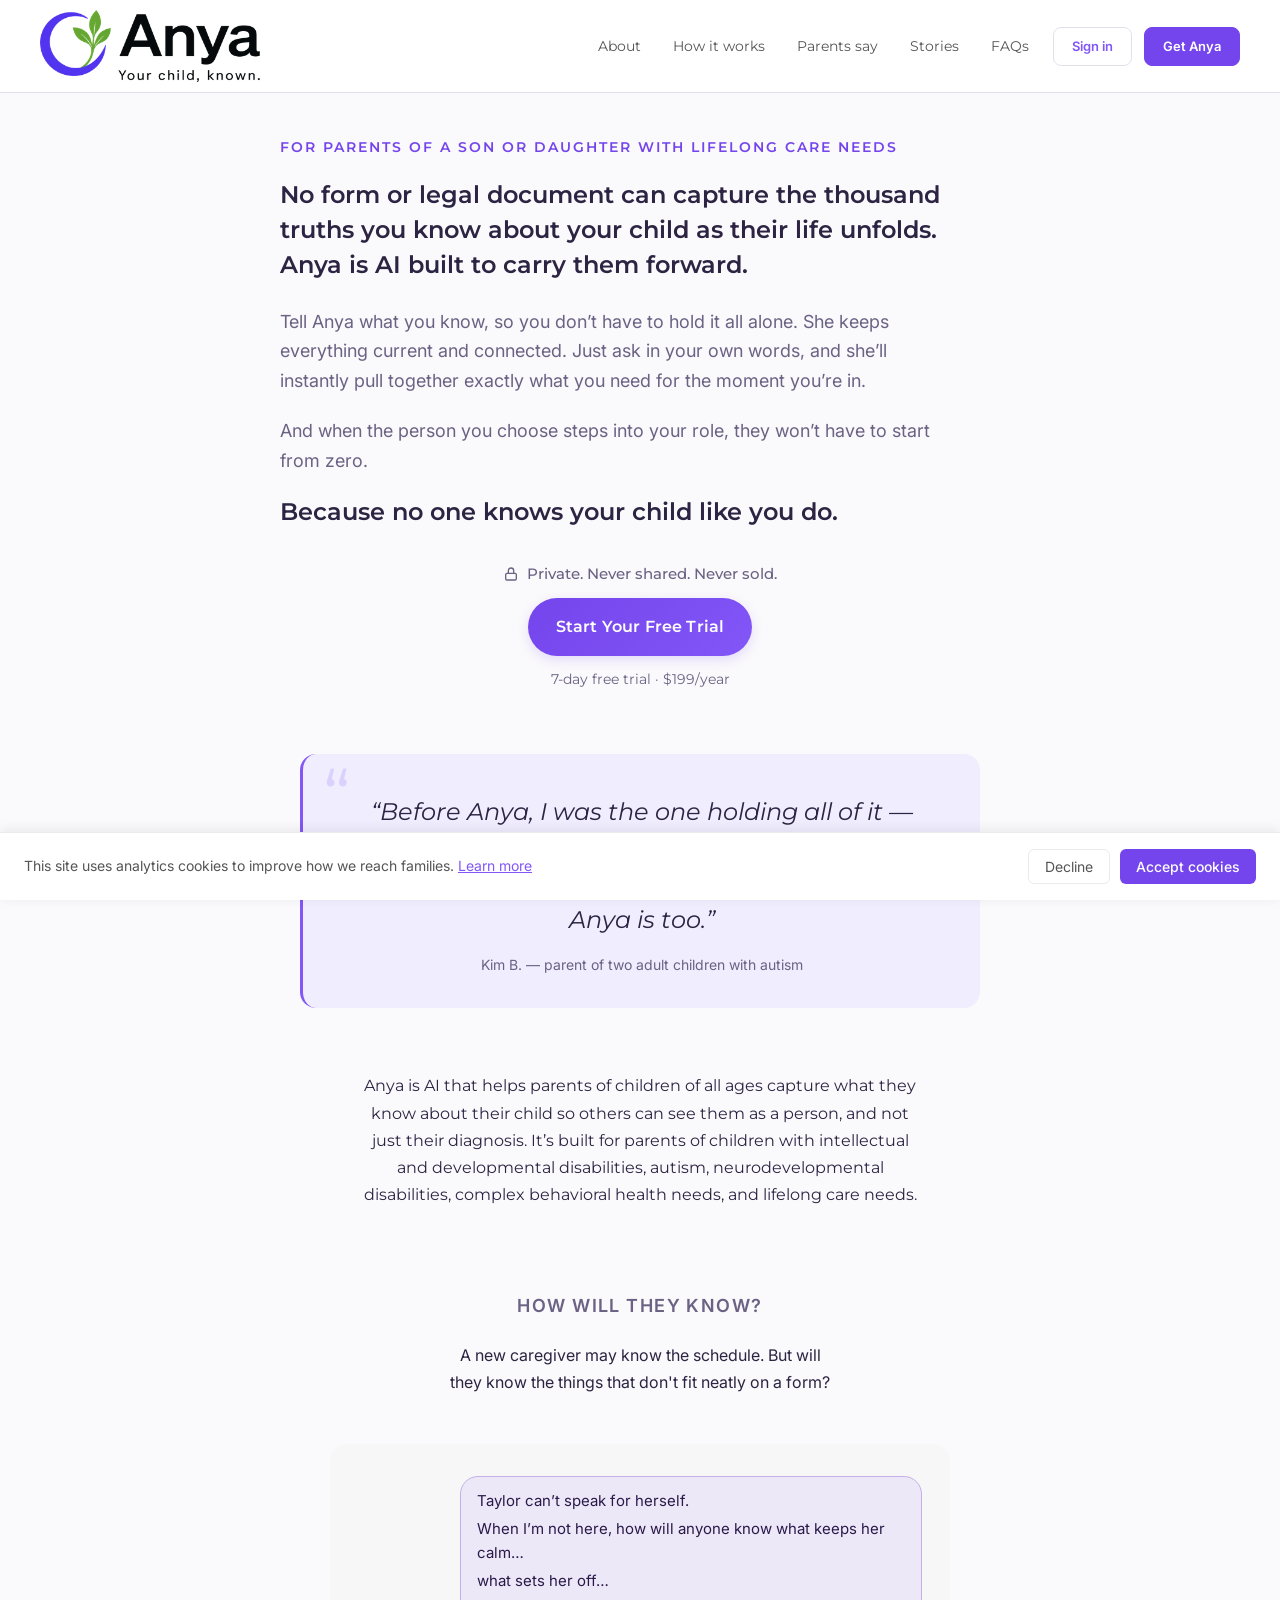
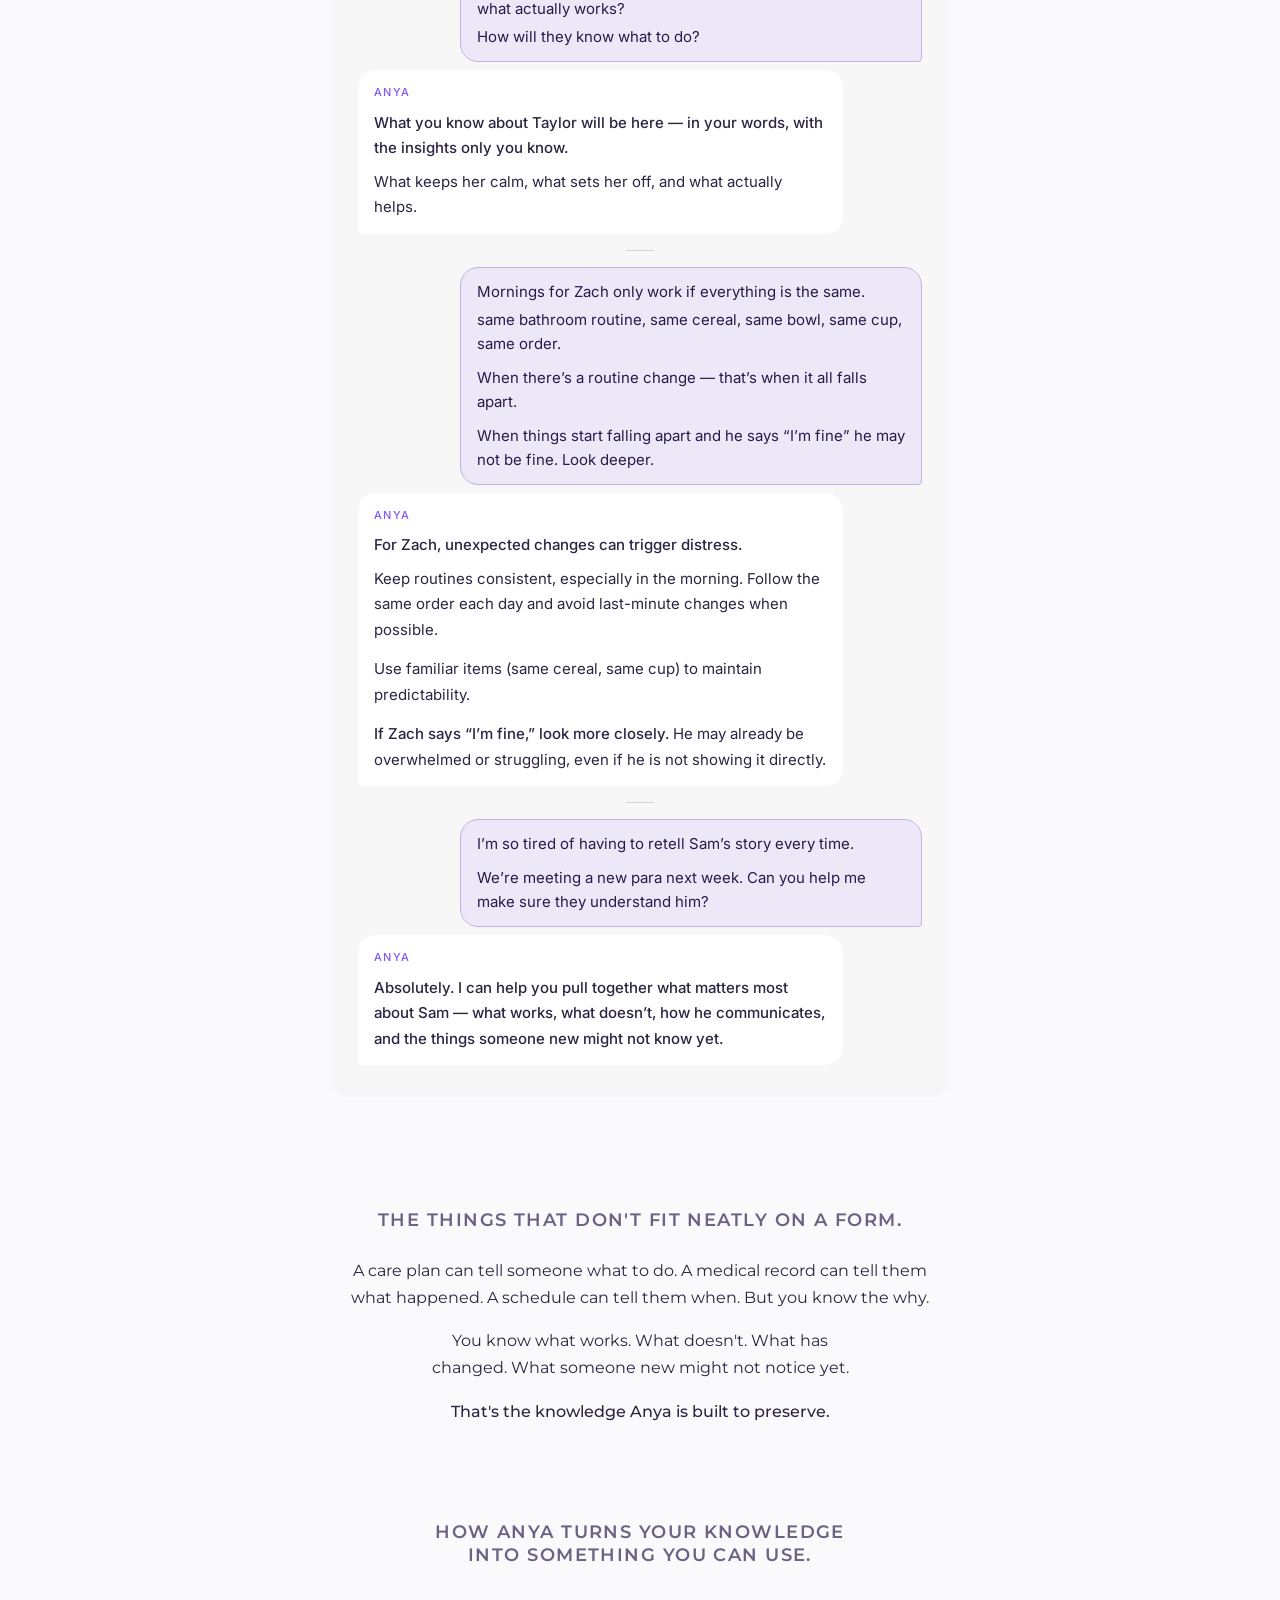
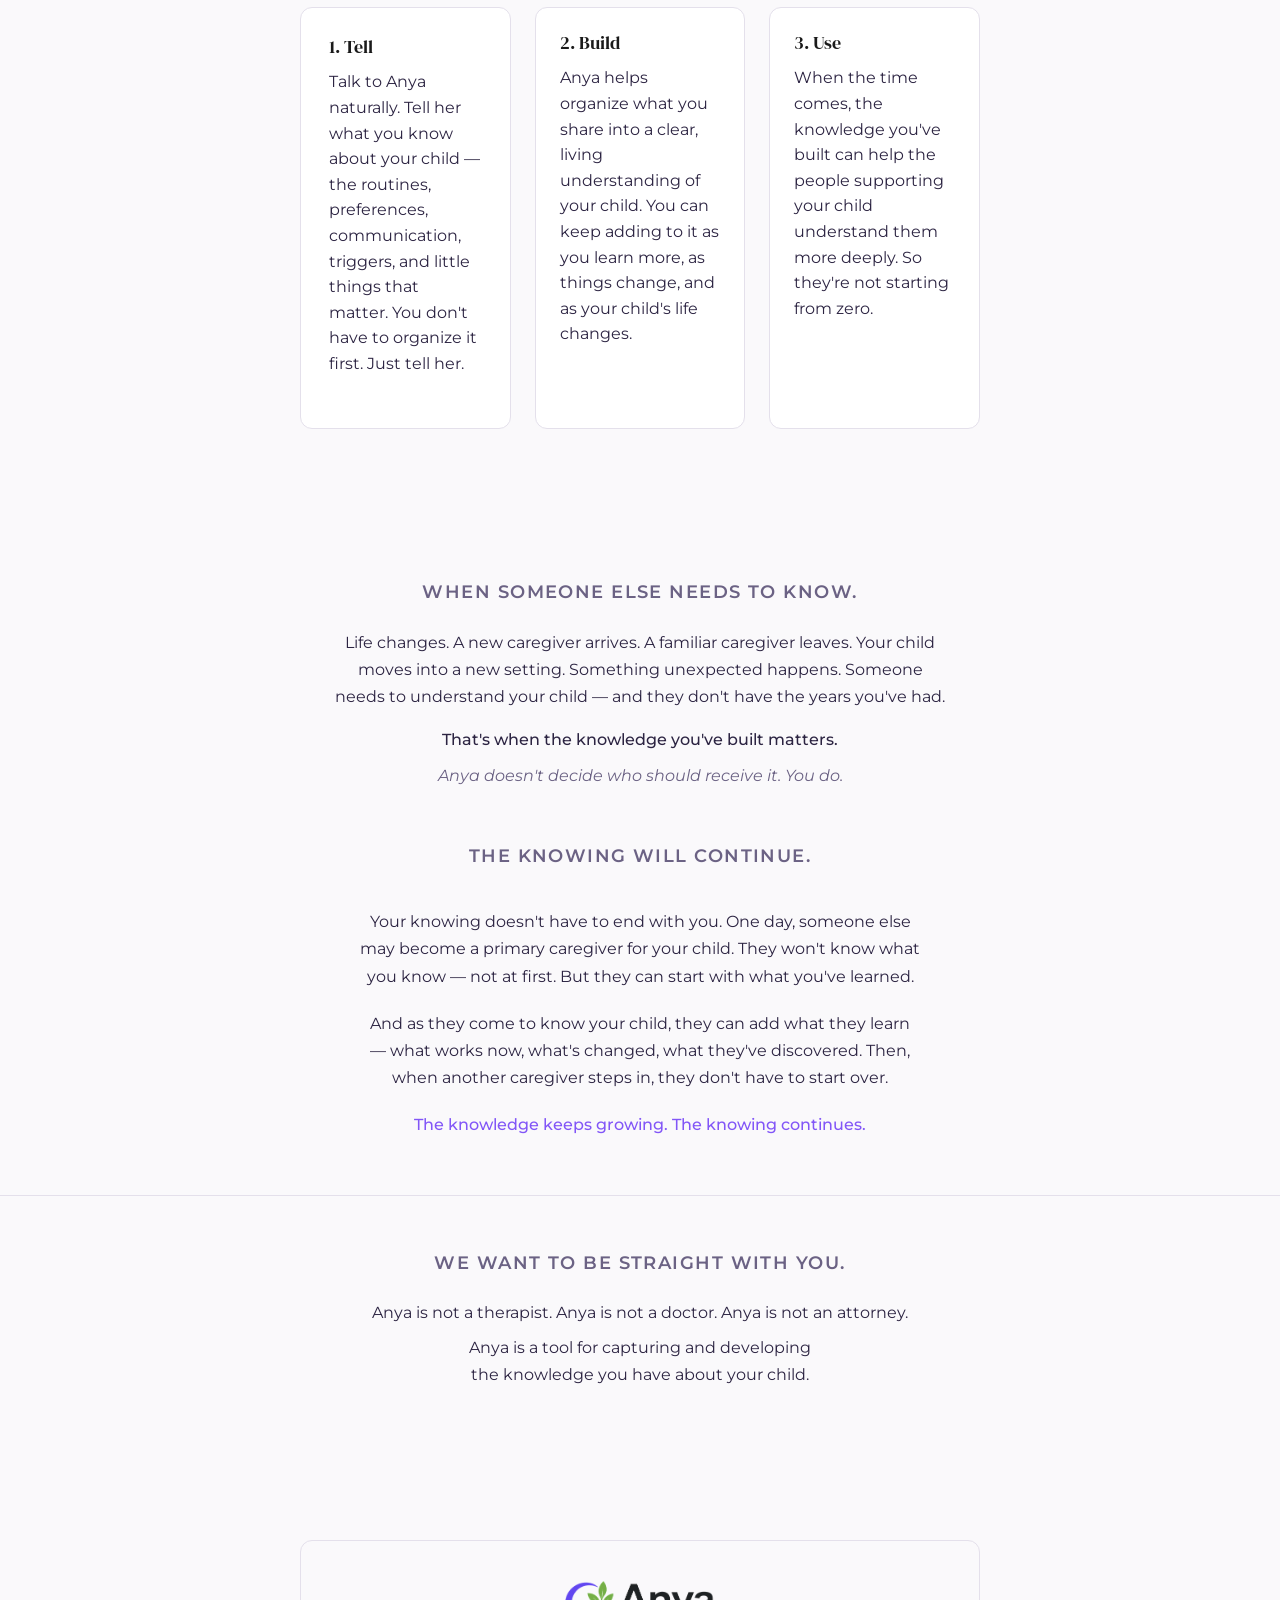
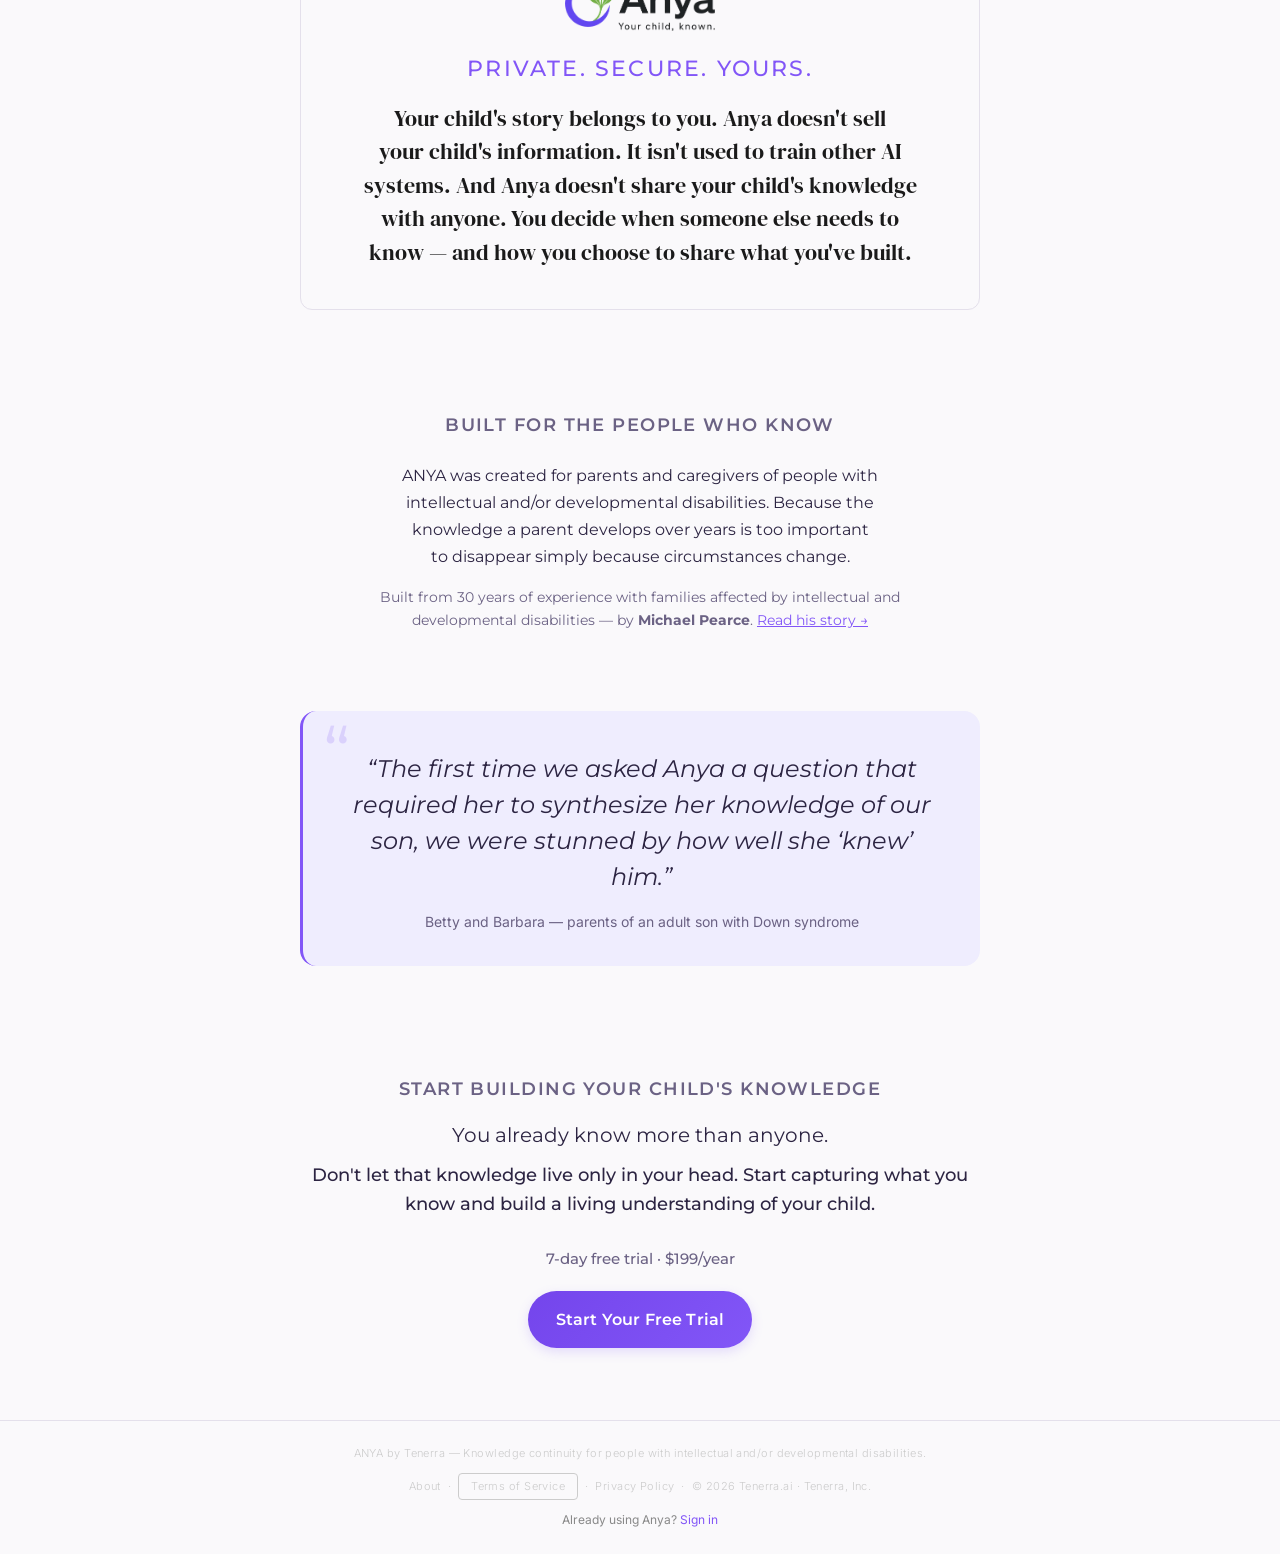
==== index.html @ f5c15946 "Hero: 'And when the person you choose steps into your role…' Co-Authored-By: Claude Opus 5.5 <norepl" ====
<!DOCTYPE html>
<html lang="en" prefix="og: https://ogp.me/ns#">
<head>
  <meta charset="UTF-8" />
  <meta name="viewport" content="width=device-width, initial-scale=1.0" />
  <title>Anya — What You Know About Your Child, Ready When It Matters</title>
  <meta name="description" content="Anya is AI that helps parents of children with IDD, autism, and lifelong care needs capture what they know—so others can understand and support their child." />
  <meta name="keywords" content="special needs parents, parent knowledge about a child, what happens when a parent is gone, life continuity infrastructure, IDD life planning, continuity for IDD families" />
  <meta property="og:title" content="Anya — What You Know, Ready When It Matters" />
  <meta property="og:description" content="Anya is AI that helps parents of children with intellectual and developmental disabilities, autism, neurodevelopmental disabilities, complex behavioral health needs, and lifelong care needs capture what they know about their child—so others can better understand and support them." />
  <meta property="og:type" content="website" />
  <meta property="og:url" content="https://anya.tenerra.ai/" />
  <meta property="og:image" content="https://anya.tenerra.ai/assets/images/og-image-v2.jpg" />
  <meta property="og:image:width" content="1200" />
  <meta property="og:image:height" content="630" />
  <meta property="og:image:alt" content="Anya — What you know about your child, ready when it matters" />
  <meta property="og:site_name" content="Tenerra.ai" />
  <meta property="og:locale" content="en_US" />
  <meta name="twitter:card" content="summary_large_image" />
  <meta name="twitter:title" content="Anya — What You Know, Ready When It Matters" />
  <meta name="twitter:description" content="Anya is AI that helps parents of children with intellectual and developmental disabilities, autism, neurodevelopmental disabilities, complex behavioral health needs, and lifelong care needs capture what they know about their child—so others can better understand and support them." />
  <meta name="twitter:image" content="https://anya.tenerra.ai/assets/images/og-image-v2.jpg" />
  <meta name="theme-color" content="#8256F7" />
  <meta name="robots" content="index, follow" />
  <meta name="author" content="Tenerra.ai" />
  
  <link rel="canonical" href="https://anya.tenerra.ai/" />

  <link rel="icon" type="image/png" sizes="32x32" href="/assets/images/favicon-32x32.png" />
  <link rel="icon" type="image/png" sizes="16x16" href="/assets/images/favicon-16x16.png" />
  <link rel="apple-touch-icon" sizes="180x180" href="/assets/images/apple-touch-icon.png" />

  
  <link rel="preconnect" href="https://fonts.googleapis.com" />
  <link rel="preconnect" href="https://fonts.gstatic.com" crossorigin />
  <link href="https://fonts.googleapis.com/css2?family=Inter:wght@400;500;600&amp;family=DM+Serif+Display:ital@0;1&amp;family=Montserrat:wght@400;500;600;700&amp;display=swap" rel="stylesheet" />
  <link rel="stylesheet" href="/assets/css/shared.css" />
  <!-- Ascender Sans Narrow font-face removed: local()-only src has no fallback and can cause FOUT -->
  <style>/* ─── DEMO ANYA ICON ─── */

    /* ─── WIDOW PREVENTION ─── */
    .section-headline,
    .section-subhead,
    .section-eyebrow,
    .anya-name,
    .card-title,
    .card-body,
    .moment-title,
    .moment-body,
    .privacy-text {
      text-wrap: balance;
    }

    /* ─── FOOTER ─── */

    /* ─── LAYOUT SYSTEM ─── */
    .section-soft {
      background: var(--color-primary-soft);
    }
    .container {
      max-width: 720px;
      margin: 0 auto;
      padding: 0 20px;
    }
    /* Section intro: centered headline block */
    .section-header {
      text-align: center;
      max-width: 640px;
      margin: 0 auto 40px auto;
    }

    /* ─── SCROLL REVEAL ─── */
    @media (prefers-reduced-motion: no-preference) {
      .fade-in {
        opacity: 0;
        transform: translateY(10px);
        transition: opacity 0.4s ease, transform 0.4s ease;
      }
      .fade-in.visible {
        opacity: 1;
        transform: translateY(0);
      }
    }

    /* ─── SHARED SECTION ─── */
    .section {
      max-width: 720px;
      margin: 0 auto;
      padding: 56px 20px;
    }
    .section-tight-bottom { padding-bottom: 0; }
    .section-tight-top { padding-top: 0; }

    @keyframes fadeUpSection {
      from {
        opacity: 0;
        transform: translateY(6px);
      }
      to {
        opacity: 1;
        transform: translateY(0);
      }
    }

    .section-divider, .divider {
      width: 100%;
      height: 1px;
      background: var(--color-border);
      margin: 0;
      max-width: none;
    }

    .demo-section + .section-divider {
      margin-top: 24px;
    }

    .section-eyebrow {
      font-size: 11px;
      font-weight: 500;
      letter-spacing: 0.12em;
      text-transform: uppercase;
      color: #8256F7;
      text-align: center;
      margin-bottom: var(--space-2);
    }

    .section-headline {
      font-family: 'Montserrat', -apple-system, BlinkMacSystemFont, sans-serif;
      font-size: 18px;
      font-weight: 600;
      letter-spacing: 0.08em;
      text-transform: uppercase;
      color: var(--color-text-secondary);
      text-align: center;
      line-height: 1.3;
      max-width: 640px;
      margin: 0 auto;
      margin-bottom: 24px;
    }

    .section-subhead {
      font-family: 'Montserrat', -apple-system, BlinkMacSystemFont, sans-serif;
      font-size: 16px;
      font-weight: 400;
      color: var(--color-text-primary);
      text-align: center;
      max-width: 640px;
      width: 100%;
      margin: 0 auto;
      line-height: 1.7;
    }

    /* ─── ANIMATIONS ─── */
    @keyframes fadeUp {
      from { opacity: 0; transform: translateY(18px); }
      to   { opacity: 1; transform: translateY(0); }
    }
    @keyframes fadeIn {
      from { opacity: 0; }
      to   { opacity: 1; }
    }
    @keyframes bounce {
      0%, 100% { transform: translateY(0); }
      50%       { transform: translateY(4px); }
    }

    /* ─── RESPONSIVE ─── */
    @media (max-width: 640px) {
      :root {
        --section-spacing: 56px;
        --section-spacing-tight: 40px;
        --section-spacing-loose: 72px;
      }
      .hero { padding: 8rem 1.5rem 2.75rem; }
      .section { padding: 36px 20px; }
    }
    /* ─── HERO TYPE SCALE & SHARED LEFT EDGE ─── */
    /* Hero copy and the CTA block below it share one 720px left-aligned column */
    .hero-intro,
    .hero-follow {
      width: 100%;
      max-width: 720px;
      margin: 0 auto;
    }
    .hero .hero-intro > *,
    .hero .hero-follow > * { text-align: left; }

    .hero .hero-eyebrow {
      font-size: 14px;
      font-weight: 600;
      letter-spacing: 2px;
      color: var(--color-primary-strong);
      margin: 0 0 20px;
    }
    .hero .hero-subhead {
      font-family: var(--font-body);
      font-size: 24px;
      font-weight: 600;
      line-height: 1.45;
      letter-spacing: normal;
      color: var(--color-text-primary);
      max-width: 720px;
      margin: 0 0 24px;
      text-wrap: pretty;
    }
    .hero .hero-support {
      font-size: 18px;
      font-weight: 400;
      line-height: 1.65;
      color: var(--color-text-secondary);
      max-width: 660px;
      margin: 0 0 20px;
    }
    .hero .hero-privacy {
      display: flex;
      align-items: center;
      gap: 8px;
      font-size: 15px;
      font-weight: 500;
      color: var(--color-text-secondary);
      margin: 0;
    }
    .hero-privacy svg { width: 16px; height: 16px; flex: none; }

    /* Privacy note and CTA share one row at the end of the hero copy */
    /* Centered CTA stack: privacy note, button, then price line */
    .hero-action-row {
      display: flex;
      flex-direction: column;
      align-items: center;
      gap: 12px;
      margin-top: 32px;
    }
    .hero-cta-row { display: contents; }
    .hero .hero-action-row .hero-cta-row p { text-align: center; }
    .hero-cta-row .cta-button { margin: 0; }
    .hero .hero-cta-row p {
      margin: 0;
      font-size: 14px;
      color: var(--color-text-secondary);
    }

    @media (min-width: 768px) and (max-width: 1023px) {
      .hero .hero-eyebrow { font-size: 13px; letter-spacing: 1.75px; margin-bottom: 18px; }
      .hero .hero-subhead { font-size: 22px; margin-bottom: 22px; }
      .hero .hero-support { font-size: 17.5px; line-height: 1.62; margin-bottom: 18px; }
      /* Site-wide ≤768px rule forces full-width buttons; keep the hero CTA inline at 768 */
      .hero-cta-row .cta-button { width: auto !important; max-width: none; }
    }

    @media (max-width: 767px) {
      .hero .hero-eyebrow { font-size: 12px; letter-spacing: 1.5px; margin-bottom: 16px; text-wrap: balance; }
      .hero .hero-subhead { font-size: 20px; margin-bottom: 19px; }
      .hero .hero-support { font-size: 17px; line-height: 1.6; margin-bottom: 16px; }
      .hero .hero-privacy { font-size: 13px; white-space: nowrap; }
      .hero-action-row { align-items: stretch; }
      .hero .hero-action-row .hero-privacy { justify-content: center; }
      .hero-cta-row .cta-button { width: 100%; text-align: center; }
    }
        /* ─── HERO ─── */
    .hero {
      min-height: auto;
      display: flex;
      flex-direction: column;
      align-items: center;
      justify-content: center;
      text-align: center;
      padding-top: 136px;
      padding-bottom: 30px;
      margin-bottom: 16px;
      padding-left: 2rem;
      padding-right: 2rem;
      position: relative;
      overflow: hidden;
    }

    /* Hero glow removed — clean white background */

    .hero > * { position: relative; z-index: 1; }

    .logo-wrap {
      margin-top: var(--space-3);
      margin-bottom: var(--space-2);
    }

    .logo-wrap img {
      width: 80px;
      height: 80px;
      object-fit: contain;
    }

    .hero-title {
      font-size: 56px;
      letter-spacing: 0.5px;
      margin-top: 12px;
      margin-bottom: 14px;
    }

    .hero-description {
      font-size: 20px;
      line-height: 1.7;
      color: #444;
      max-width: 680px;
      margin: 0 auto 20px auto;
      text-align: center;
      font-family: 'Inter', -apple-system, BlinkMacSystemFont, sans-serif;
      font-weight: 400;
    }

    .anya-name {
      font-family: 'Noto Sans', system-ui, sans-serif;
      font-size: clamp(2.5rem, 6vw, 4rem);
      font-weight: 600;
      letter-spacing: 0;
      text-transform: uppercase;
      color: #1a1a1a;
      line-height: 1;
      margin-bottom: var(--space-3);
    }

    .anya-name .dot {
      display: inline-block;
      width: 8px;
      height: 8px;
      border-radius: 50%;
      background: #8256F7;
      margin-left: 3px;
      vertical-align: super;
    }

    .hero-eyebrow {
      font-size: 12px;
      font-weight: 700;
      letter-spacing: 0.12em;
      text-transform: uppercase;
      color: var(--color-primary);
      text-align: center;
      margin-bottom: 14px;
    }

    .hero-core {
      font-family: 'Inter', -apple-system, BlinkMacSystemFont, sans-serif;
      font-size: 18px;
      line-height: 1.8;
      font-weight: 400;
      color: var(--color-text-primary);
      max-width: 560px;
      margin: 0 auto 0;
      text-align: center;
    }/* Ghost pill CTA — secondary to nav, soft and inviting */

    .scroll-cue {
      display: flex;
      flex-direction: column;
      align-items: center;
      gap: 8px;
      cursor: pointer;
      opacity: 0.75;
    }

    .scroll-arrow svg { display: block; }

    /* ─── DEMO ─── */
    .demo-section { padding-top: 40px; }
    .demo-section .section-header { margin-bottom: 48px; }

    .demo-section,
    .demo-section * {
      font-family: Inter, system-ui, -apple-system, 'Segoe UI', Roboto, sans-serif;
    }

    /* Grey panel */
    .demo-conversation {
      max-width: 620px;
      margin: 0 auto;
      background: #f7f7f7;
      border-radius: 18px;
      padding: 32px 28px;
      display: flex;
      flex-direction: column;
      gap: 8px;
    }

    /* Exchange: column of parent bubble then anya bubble */
    .demo-exchange {
      display: flex;
      flex-direction: column;
      gap: 8px;
    }

    /* Purple question bubble — right-aligned */
    .demo-parent-bubble {
      align-self: flex-end;
      max-width: 82%;
      background: #EDE8F8;
      border: 1px solid #C4B0E8;
      border-radius: 18px 18px 4px 18px;
      padding: 12px 16px;
    }

    .demo-parent-bubble p {
      font-size: 15px;
      font-weight: 400;
      line-height: 1.6;
      color: #2a1a4a;
      margin-bottom: 4px;
    }

    .demo-parent-bubble p:last-child { margin-bottom: 0; }

    /* White Anya bubble — left-aligned */
    .demo-anya-bubble {
      align-self: flex-start;
      max-width: 86%;
      background: #ffffff;
      border-radius: 18px 18px 18px 4px;
      padding: 14px 16px;
    }

    .demo-anya-label {
      font-size: 11px;
      font-weight: 500;
      color: #8256F7;
      letter-spacing: 0.12em;
      text-transform: uppercase;
      margin-bottom: 8px;
      display: block;
    }

    .demo-anya-output p,
    .demo-structured-text p {
      font-size: 15px;
      font-weight: 400;
      line-height: 1.7;
      color: var(--color-text-primary);
      margin-bottom: 8px;
    }

    .demo-anya-output p:last-child,
    .demo-structured-text p:last-child { margin-bottom: 0; }

    .demo-anya-output strong,
    .demo-structured-text strong {
      font-weight: 500;
      color: var(--color-text-primary);
    }

    .demo-output-close {
      font-style: italic;
      color: var(--color-text-secondary) !important;
    }

    .demo-spacer { height: 6px; }

    /* Divider between exchanges */
    .demo-exchange-divider {
      width: 28px;
      height: 1px;
      background: #d4d4d4;
      margin: 8px auto;
    }

    @media (max-width: 768px) {
      .demo-conversation { padding: 24px 16px; }
      .demo-parent-bubble,
      .demo-anya-bubble { max-width: 92%; }
    }/* ─── EVERY STORY ─── */

    /* ─── VEST ─── */
    .vest-moments {
      display: grid;
      grid-template-columns: repeat(3, 1fr);
      gap: 1.5rem;
      margin-bottom: 40px;
      padding-top: 0;
    }

    .moment-card {
      border: 1px solid var(--color-border);
      border-radius: 12px;
      padding: 24px;
      background: #ffffff;
      text-align: left;
    }

    .moment-card:first-child {
      padding: 28px;
      border-color: var(--color-border);
    }

    .moment-icon {
      width: 36px;
      height: 36px;
      border-radius: 8px;
      background: var(--color-primary-soft);
      display: flex;
      align-items: center;
      justify-content: center;
      margin-bottom: 24px;
    }

    .moment-icon svg { width: 18px; height: 18px; }

    .moment-title {
      font-family: 'DM Serif Display', Georgia, serif;
      font-size: 1.1rem;
      font-weight: 400;
      color: #1a1a1a;
      margin-bottom: 0.625rem;
      line-height: 1.3;
    }

    .moment-body {
      font-size: 16px;
      font-weight: 400;
      color: var(--color-text-primary);
      line-height: 1.6;
    }

    /* ─── CARD HOVER SYSTEM ─── */
    .moment-card {
      transition: transform 0.2s ease,
                  box-shadow 0.2s ease,
                  border-color 0.2s ease;
    }

    .moment-card:hover {
      box-shadow: 0 2px 8px rgba(0,0,0,0.04);
      border-color: #ddd;
    }

    .moment-card:first-child:hover {
      box-shadow: 0 2px 8px rgba(0,0,0,0.04);
      border-color: #ddd;
    }

    /* ─── HONESTY ─── */
    .card-eyebrow { font-size: 11px; font-weight: 500; letter-spacing: 0.12em; text-transform: uppercase; color: #8256F7; margin-bottom: 8px; }
    .card-title { font-family: inherit; font-size: clamp(1.05rem, 2vw, 1.25rem); font-weight: 600; color: #1a1a1a; line-height: 1.3; margin-bottom: 12px; }
    .card-body { font-size: 16px; font-weight: 400; color: var(--color-text-primary); line-height: 1.6; text-align: left; margin-bottom: 10px; }

    .privacy-promise {
      margin-top: 40px;
      padding: 2.5rem;
      border: 1px solid var(--color-border);
      border-radius: 12px;
      text-align: center;
    }

    .privacy-label { font-size: 22px; font-weight: 500; letter-spacing: 0.1em; text-transform: uppercase; color: #8256F7; margin-bottom: 1rem; }
    .privacy-text {
      font-family: 'DM Serif Display', Georgia, serif;
      font-size: clamp(1.05rem, 2.5vw, 1.35rem);
      font-weight: 400;
      color: #1a1a1a;
      line-height: 1.55;
      max-width: 640px;
      margin: 0 auto;
    }/* ─── BEGIN ─── */
/* ─── ACTION ─── */
/* ─── NEVER SECTION ─── */
/* ─── FAQ SECTION ─── */
/* ─── TRUST & CONTROL ─── */
/* ─── FOUNDER ─── */

    @media (max-width: 640px) {
      .vest-moments { grid-template-columns: 1fr; }
    }

    /* ── Accessibility & polish additions ── */

    /* visually-hidden utility */
    .visually-hidden {
      position: absolute;
      width: 1px;
      height: 1px;
      padding: 0;
      margin: -1px;
      overflow: hidden;
      clip: rect(0,0,0,0);
      white-space: nowrap;
      border: 0;
    }

    /* focus-visible states */
    a:focus-visible,
    button:focus-visible {
      outline: 2px solid rgba(130,86,247,0.5);
      outline-offset: 2px;
      border-radius: 3px;
    }
    .nav-cta:focus-visible {
      outline: 2px solid #8256F7;
      outline-offset: 3px;
    }

    /* reduced-motion support */
    @media (prefers-reduced-motion: reduce) {
      *,
      *::before,
      *::after {
        animation-duration: 0.01ms !important;
        animation-iteration-count: 1 !important;
        transition-duration: 0.01ms !important;
        scroll-behavior: auto !important;
      }
    }

    @media (max-width: 640px) {
      .moment-card:first-child { transform: none; }
    }

    /* ─── CTA SECTION ─── */
    /* ─── CTA SECTION — scroll reveal ─── */
    .cta-section {
      padding: 16px 20px 72px;
      background-color: #ffffff;
      text-align: center;
      opacity: 0;
      transform: translateY(16px);
      transition: opacity 0.6s ease, transform 0.6s ease;
    }

    .cta-section.visible {
      opacity: 1;
      transform: translateY(0);
    }

    .cta-container {
      max-width: 680px;
      margin: 0 auto;
    }

    /* ─── CTA TRANSITION LINE ─── */
    .cta-transition {
      font-size: 18px;
      font-weight: 400;
      line-height: 1.6;
      color: #444;
      margin-bottom: 28px;
      opacity: 0;
      transform: translateY(8px);
      transition: opacity 0.5s ease, transform 0.5s ease;
    }

    .cta-section.visible .cta-transition {
      opacity: 1;
      transform: translateY(0);
    }

    /* ─── CTA BUTTON ─── */
    .cta-button {
      background: linear-gradient(135deg, var(--color-primary-strong) 0%, var(--color-primary) 100%);
      color: #fff;
      font-size: 16px;
      font-weight: 600;
      letter-spacing: 0.01em;
      padding: 16px 28px;
      border: none;
      border-radius: 999px;
      cursor: pointer;
      box-shadow: 0 4px 12px rgba(130, 86, 247, 0.18);
      opacity: 0;
      transform: translateY(8px);
      transition: opacity 0.5s ease 0.1s, transform 0.5s ease 0.1s, box-shadow 0.18s ease, filter 0.18s ease;
    }

    .cta-section.visible .cta-button {
      opacity: 1;
      transform: translateY(0);
    }

    .cta-button-static {
      opacity: 1;
      transform: translateY(0);
    }

    @media (hover: hover) {
      .cta-button:hover {
        transform: translateY(-1px);
        box-shadow: 0 6px 18px rgba(130, 86, 247, 0.22);
        filter: brightness(1.05);
      }
    }

    .cta-button:active {
      transform: translateY(0px) scale(0.98);
      box-shadow: 0 2px 6px rgba(0, 0, 0, 0.06);
    }

    .cta-button:focus-visible {
      outline: none;
      box-shadow: 0 0 0 3px rgba(130, 86, 247, 0.25);
    }/* ─── CTA SUBTEXT ─── */

    .cta-section.visible .cta-subtext {
      opacity: 1;
      transform: translateY(0);
    }

    .cta-sequence .cta-subtext {
      opacity: 1;
      transform: translateY(0);
    }

    @media (max-width: 768px) {
      .cta-section {
        padding: 80px 20px 100px;
      }

      .cta-button {
        width: 100%;
        max-width: 320px;
      }
    }

    @media (max-width: 640px) {
      .cta-section {
        padding: 72px 20px 56px;
      }

      .cta-button {
        width: 100%;
        max-width: none;
      }
    }/* ─── CTA REASSURANCE ─── */

    .cta-section.visible .cta-reassurance {
      opacity: 1;
      transform: translateY(0);
    }

    /* ─── FIRST STEP DEMO ─── */
    .first-step-demo {
      display: none;
      padding: 60px 20px 48px;
      background: #ffffff;
      text-align: center;
    }

    .first-step-demo.visible {
      display: block;
      animation: fadeUpSection 0.5s ease forwards;
    }

    .first-step-container {
      max-width: 560px;
      margin: 0 auto;
    }/* Single soft prompt line — replaces eyebrow + title + intro */

    .first-step-input-wrap {
      margin-bottom: 16px;
    }

    .first-step-input {
      width: 100%;
      min-height: 130px;
      padding: 18px 20px;
      font-family: 'Montserrat', -apple-system, sans-serif;
      font-size: 15px;
      line-height: 1.7;
      color: var(--color-text-primary);
      background: #fafafa;
      border: 1px solid #e6e6e6;
      border-radius: 14px;
      resize: none;
      outline: none;
      transition: border-color 0.2s ease, background 0.2s ease;
    }

    .first-step-input::placeholder {
      color: #c0c0c0;
    }

    .first-step-input:focus {
      border-color: rgba(130, 86, 247, 0.35);
      background: #ffffff;
    }

    .first-step-actions {
      margin-bottom: 28px;
    }

    .first-step-button {
      background: linear-gradient(135deg, var(--color-primary-strong) 0%, var(--color-primary) 100%);
      color: #fff;
      font-family: 'Montserrat', -apple-system, sans-serif;
      font-size: 15px;
      font-weight: 600;
      letter-spacing: 0.01em;
      padding: 13px 26px;
      border: none;
      border-radius: 999px;
      cursor: pointer;
      box-shadow: 0 4px 12px rgba(130, 86, 247, 0.18);
      transition: transform 0.18s ease, box-shadow 0.18s ease;
    }

    .first-step-button:hover {
      transform: translateY(-1px);
      box-shadow: 0 6px 18px rgba(130, 86, 247, 0.22);
    }

    .first-step-button:active {
      transform: scale(0.98);
      box-shadow: 0 2px 8px rgba(130, 86, 247, 0.18);
    }

    .first-step-button:disabled {
      opacity: 0.5;
      cursor: default;
      transform: none;
    }

    /* ─── CHAT PANEL ─── */
    .first-step-chat-panel {
      background: #f7f7f7;
      border-radius: 18px;
      padding: 24px 20px;
      display: flex;
      flex-direction: column;
      gap: 10px;
      margin-bottom: 28px;
      text-align: left;
    }

    /* Purple question bubble */
    .first-step-question-bubble {
      align-self: flex-end;
      max-width: 85%;
      background: #7B5EA7;
      border-radius: 18px 18px 4px 18px;
      padding: 12px 16px;
    }

    .first-step-question-bubble p {
      font-size: 15px;
      font-weight: 400;
      line-height: 1.6;
      color: #ffffff;
      margin: 0;
    }

    /* White Anya bubble */
    .first-step-response {
      align-self: flex-start;
      max-width: 88%;
      background: #ffffff;
      border-radius: 18px 18px 18px 4px;
      padding: 14px 16px;
      /* no border, no shadow */
    }

    .first-step-anya-label {
      font-size: 11px;
      font-weight: 500;
      color: #8256F7;
      letter-spacing: 0.04em;
      margin-bottom: 8px;
      display: block;
    }

    .first-step-response-inner p {
      font-size: 15px;
      line-height: 1.7;
      color: var(--color-text-primary);
      margin-bottom: 8px;
      opacity: 0;
      transition: opacity 0.3s ease;
    }

    .first-step-response-inner p.is-visible {
      opacity: 1;
    }

    .first-step-response-inner p:last-child,
    .first-step-response-inner .anya-forward-line {
      margin-bottom: 0;
      color: #666;
      font-style: italic;
    }

    .first-step-response-inner strong {
      font-weight: 500;
      color: var(--color-text-primary);
    }

    @media (max-width: 768px) {
      .first-step-demo {
        padding: 48px 20px 40px;
      }
    }

    @media (max-width: 640px) {
      .first-step-demo {
        padding: 12px 20px 36px;
      }

      .first-step-input {
        min-height: 140px;
        font-size: 16px; /* prevents iOS zoom */
      }

      .first-step-button {
        width: 100%;
      }

      .first-step-response {
        padding: 18px 20px;
      }
    }

    /* ─── CTA SEQUENCE (post-response) ─── */
    .cta-sequence {
      margin-top: 32px;
      text-align: center;
      opacity: 0;
      transition: opacity 0.3s ease;
    }

    .cta-sequence.is-visible {
      opacity: 1;
    }

    @media (max-width: 640px) {
      .cta-primary {
        width: 100%;
        max-width: none;
      }
    }

    /* ======================================== */
    /* MOBILE PACING PASS                       */
    /* ======================================== */

    @media (max-width: 768px) {

      /* ── GLOBAL SECTION RHYTHM ── */
      section,
      div.section {
        margin-top: 0 !important;
      }
      .section {
        padding: 48px 20px !important;
      }
      .section-tight-bottom {
        padding-bottom: 0 !important;
      }
      .section-tight-top {
        padding-top: 0 !important;
      }

      /* ── HERO ── */
      .hero-core {
        font-size: 16px !important;
        line-height: 1.6 !important;
      }
      .hero {
        padding-top: 8rem !important;
        padding-bottom: 2.25rem !important;
      }

      /* ── TYPOGRAPHY SCALE ── */
      .section-headline {
        font-size: 16px !important;
        margin-bottom: 16px !important;
      }
      .section-subhead {
        font-size: 15px !important;
        line-height: 1.65 !important;
      }

      /* ── VEST MOMENT CARDS: 3-col → 1-col ── */
      .vest-moments {
        grid-template-columns: 1fr !important;
        gap: 1rem !important;
      }

      /* ── SECTION SUBHEADS ── */
      .section .section-subhead {
        font-size: 15px !important;
        line-height: 1.65 !important;
        margin-bottom: 1.25rem !important;
      }

      /* ── CARD TEXT ── */
      .card-eyebrow {
        font-size: 11px !important;
        margin-bottom: 6px !important;
      }
      .card-body {
        font-size: 15px !important;
        line-height: 1.55 !important;
      }

      /* ── BUTTONS ── */
      .cta-button,
      .first-step-button {
        width: 100% !important;
      }

      /* ── FOOTER ── */
      .footer {
        padding-bottom: 40px !important;
      }

    }

    /* 480px: tightest phones */
    @media (max-width: 480px) {

      .section {
        padding: 40px 16px !important;
      }

      /* dashboard image — prevent horizontal overflow */
      .vest-dashboard-img {
        border-radius: 10px !important;
      }

      /* vignette tightening */
      .vignette-text {
        font-size: 17px !important;
        line-height: 1.6 !important;
      }

      /* reduce bottom margins on subhead paragraphs */
      .section-subhead[style*="margin-bottom:1.5rem"] {
        margin-bottom: 1rem !important;
      }

    }

    /* ─── VIGNETTE ─── */
    .anya-vignette {
      max-width: 560px;
      margin: 16px auto 0 auto;
      padding: 0 20px;
      text-align: center;
    }

    .vignette-text {
      font-size: 20px;
      line-height: 1.65;
      color: var(--color-text-primary);
      font-weight: 400;
    }

    @media (max-width: 768px) {
      .anya-vignette {
        margin-top: 36px;
      }
      .vignette-text {
        font-size: 18px;
        line-height: 1.65;
      }
    }

    /* ── Homepage testimonial cards: Kim B. (beneath the hero CTA) and Betty & Barbara (before the final CTA) ── */
    .home-quote-card {
      max-width: 760px;
      margin: 0 auto;
      background: var(--color-icon-tile);
      border-left: 3px solid var(--color-primary);
      border-radius: 16px;
      padding: 2.5rem 2.5rem 2rem;
      position: relative;
    }
    .home-quote-card::before {
      content: '\201C';
      position: absolute;
      top: 0.35rem;
      left: 1.25rem;
      font-family: var(--font-body);
      font-size: 72px;
      line-height: 1;
      color: var(--color-primary);
      opacity: 0.18;
      pointer-events: none;
    }
    .home-quote-text {
      position: relative;
      z-index: 1;
      font-family: var(--font-body);
      font-style: italic;
      font-size: clamp(1.15rem, 2.4vw, 1.5rem);
      font-weight: 400;
      line-height: 1.5;
      color: var(--color-text-primary);
      text-align: center;
      margin: 0 0 1rem;
    }
    .home-quote-attr {
      position: relative;
      z-index: 1;
      font-family: var(--font-ui);
      font-size: 14px;
      color: var(--color-text-secondary);
      text-align: center;
      margin: 0;
    }

    @media (max-width: 600px) {
      .home-quote-card { padding: 2rem 1.5rem 1.5rem; }
    }</style>
<script type="application/ld+json">
{
  "@context": "https://schema.org",
  "@graph": [

    {
      "@type": "WebPage",
      "@id": "https://anya.tenerra.ai/#webpage",
      "name": "Anya — What You Know About Your Child, Ready When It Matters",
      "url": "https://anya.tenerra.ai/",
      "description": "Anya helps parents of children with intellectual and developmental disabilities, autism, neurodevelopmental disabilities, complex behavioral health needs, and lifelong care needs capture what they know about their child—so others can better understand and support them.",
      "inLanguage": "en-US",
      "isPartOf": { "@id": "https://anya.tenerra.ai/#website" },
      "publisher": { "@id": "https://anya.tenerra.ai/#organization" },
      "about": { "@id": "https://anya.tenerra.ai/#software" }
    },

    {
      "@type": "WebSite",
      "@id": "https://anya.tenerra.ai/#website",
      "name": "Anya by Tenerra",
      "url": "https://anya.tenerra.ai/",
      "publisher": { "@id": "https://anya.tenerra.ai/#organization" }
    },

    {
      "@type": "Organization",
      "@id": "https://anya.tenerra.ai/#organization",
      "name": "Tenerra",
      "legalName": "Tenerra, Inc.",
      "alternateName": "Tenerra.ai",
      "url": "https://anya.tenerra.ai/",
      "description": "Tenerra is the creator of Anya, an AI that helps parents of children with intellectual and developmental disabilities, autism, neurodevelopmental disabilities, complex behavioral health needs, and lifelong care needs capture what they know about their child.",
      "logo": {
        "@type": "ImageObject",
        "url": "https://anya.tenerra.ai/assets/images/anya-logo-your-child-known.webp",
        "width": 730,
        "height": 240
      },
      "founder": { "@id": "https://anya.tenerra.ai/#founder" }
    },

    {
      "@type": "Person",
      "@id": "https://anya.tenerra.ai/#founder",
      "name": "Michael Pearce",
      "jobTitle": "Founder, Special Needs Attorney",
      "description": "Michael Pearce is the founder of Tenerra and creator of Anya. An attorney with 30 years of experience working with families affected by intellectual and developmental disabilities, he built Anya after realizing that legal documents and binders weren't enough — those paper plans worked once and then stopped, leaving families without a way to carry what a parent knows forward.",
      "worksFor": { "@id": "https://anya.tenerra.ai/#organization" }
    },

    {
      "@type": "SoftwareApplication",
      "@id": "https://anya.tenerra.ai/#software",
      "name": "Anya",
      "url": "https://anya.tenerra.ai/",
      "applicationCategory": "HealthApplication",
      "operatingSystem": "Web",
      "description": "Anya helps parents of children with intellectual and developmental disabilities, autism, neurodevelopmental disabilities, complex behavioral health needs, and lifelong care needs capture what they know about their child—so others can better understand and support them.",
      "featureList": [
        "Conversational knowledge capture — tell Anya anything, any time",
        "Living child profile updated with every conversation",
        "Instant retrieval of medications, allergies, behavioral triggers, and communication preferences",
        "Customized summaries for IEP meetings, new providers, new caregivers, and every room your child walks into",
        "Choose who carries your child's story forward when the time comes",
        "Private, encrypted, parent-controlled data — never sold or used for model training",
        "Built on AWS and Cloudflare infrastructure"
      ],
      "audience": {
        "@type": "PeopleAudience",
        "audienceType": "Parents of children with intellectual and developmental disabilities, autism, neurodevelopmental disabilities, complex behavioral health needs, and lifelong care needs"
      },
      "offers": {
        "@type": "Offer",
        "name": "Anya Annual Subscription",
        "price": "199.00",
        "priceCurrency": "USD",
        "priceSpecification": {
          "@type": "UnitPriceSpecification",
          "price": "199.00",
          "priceCurrency": "USD",
          "billingDuration": "P1Y",
          "billingIncrement": 1
        },
        "description": "7-day free trial (card collected, not charged). If you don't cancel before day 7, your annual subscription begins at $199/year (roughly $16.60/month). Cancel any time inside the app before day 7 at no charge.",
        "eligibleRegion": {
          "@type": "Country",
          "name": "US"
        }
      },
      "provider": { "@id": "https://anya.tenerra.ai/#organization" }
    }

  ]
}
</script>
</head>
<body>

  <!-- NAV -->
  <nav class="nav">
    <a href="/" class="nav-wordmark" aria-label="Anya — Your child, known. Home"><img class="nav-logo" src="/assets/images/anya-logo-your-child-known.webp" alt="Anya — Your child, known." width="730" height="240" /></a>
    <ul class="nav-links">
      <li><a href="/about" class="nav-link">About</a></li>
      <li><a href="/how-it-works" class="nav-link">How it works</a></li>
      <li><a href="/testimonials" class="nav-link">Parents say</a></li>
      <li><a href="/stories" class="nav-link">Stories</a></li>
      <li><a href="/faqs" class="nav-link">FAQs</a></li>
    </ul>

    <!-- More dropdown: visible when nav-links are hidden (≤860px) -->
    <div class="nav-more">
      <button class="nav-more-trigger" aria-expanded="false" aria-controls="more-menu">
        More
        <svg width="12" height="12" viewBox="0 0 12 12" fill="none">
          <path d="M2 4l4 4 4-4" stroke="#555" stroke-width="1.5" stroke-linecap="round" stroke-linejoin="round"/>
        </svg>
      </button>
      <div class="nav-more-menu" id="more-menu" role="menu">
        <a href="/about">About</a>
        <a href="/how-it-works">How it works</a>
        <a href="/testimonials">Parents say</a>
        <a href="/stories">Stories</a>
        <a href="/faqs">FAQs</a>
      </div>
    </div>

    <!-- Primary CTA -->
    <div class="nav-actions">
      <a href="https://app.vestlife.com" target="_blank" rel="noopener noreferrer" class="nav-signin">Sign in</a>
      <a href="https://app.vestlife.com" target="_blank" rel="noopener noreferrer" class="nav-cta">Get Anya</a>
    </div>
    <button class="nav-hamburger" aria-label="Menu" aria-expanded="false" aria-controls="mobileMenu">
      <svg width="20" height="20" viewBox="0 0 20 20" fill="none">
        <path d="M3 5h14M3 10h14M3 15h14" stroke="#1a1a1a" stroke-width="1.5" stroke-linecap="round"/>
      </svg>
    </button>
  </nav>
  <div class="nav-mobile-menu" id="mobileMenu">
    <a href="/about">About</a>
    <a href="/how-it-works">How it works</a>
    <a href="/testimonials">Parents say</a>
    <a href="/stories">Stories</a>
    <a href="/faqs">FAQs</a>
    <a href="https://app.vestlife.com" target="_blank" rel="noopener noreferrer">Sign in</a>
    <a href="https://app.vestlife.com" target="_blank" rel="noopener noreferrer">Get Anya</a>
  </div>

  <main id="main-content">

  <!-- SEMANTIC INTRO: LLM/crawler orientation block -->
  <section class="semantic-intro" aria-label="About Anya" style="position:absolute;width:1px;height:1px;overflow:hidden;clip:rect(0,0,0,0);white-space:nowrap;border:0;">
    <p>Anya is an AI for special needs parents — including parents of children with intellectual and developmental disabilities (IDD) — designed to hold and make clear what a parent knows about their child. Unlike general AI tools, Anya focuses on one person — your child — and helps ensure that knowledge remains usable for care planning, transitions, and long-term continuity.</p>
    <p>Anya was created by Michael Pearce, an attorney with 30 years of experience in intellectual and developmental disabilities law. It is offered by Tenerra, Inc. at anya.tenerra.ai with a 7-day free trial and an annual plan of $199 per year (about $16.60 per month).</p>
  </section>

  <!-- HERO -->
  <p class="visually-hidden">ANYA by Tenerra — Knowledge continuity for people with intellectual and/or developmental disabilities</p>
  <section class="hero" role="banner" aria-label="ANYA — Knowledge continuity for people with intellectual and/or developmental disabilities">

    <div class="hero-intro">

    <p class="hero-eyebrow">For parents of a son or daughter with lifelong care needs</p>

    <h1 class="hero-subhead">No form or legal document can capture the thousand truths you know about your child as their life unfolds. Anya is AI built to carry them forward.</h1>

    <p class="hero-description hero-support">Tell Anya what you know, so you don’t have to hold it all alone. She keeps everything current and connected. Just ask in your own words, and she’ll instantly pull together exactly what you need for the moment you’re in.</p>

    <p class="hero-description hero-support">And when the person you choose steps into your role, they won’t have to start from zero.</p>

    <p class="hero-subhead">Because no one knows your child like you&nbsp;do.</p>

    <div class="hero-action-row">
      <p class="hero-privacy"><svg viewBox="0 0 24 24" fill="none" stroke="currentColor" stroke-width="2" stroke-linecap="round" stroke-linejoin="round" aria-hidden="true" focusable="false"><rect x="4" y="11" width="16" height="10" rx="2"/><path d="M8 11V7a4 4 0 0 1 8 0v4"/></svg>Private. Never shared. Never sold.</p>

      <div class="hero-cta-row">
        <a href="https://app.vestlife.com" target="_blank" rel="noopener noreferrer" class="cta-button cta-button-static" style="display:inline-block;text-decoration:none;">Start Your Free Trial</a>

        <p>7-day free trial &middot; $199/year</p>
      </div>
    </div>

    </div>

    <div class="hero-follow">

    <!-- HOMEPAGE TESTIMONIAL: Kim B. card (directly beneath the hero CTA) -->
    <section class="section" style="padding-top:64px; padding-bottom:32px;">
      <figure class="home-quote-card">
        <blockquote class="home-quote-text">&ldquo;Before Anya, I was the one holding all of it &mdash; every form, every account, every provider contact. Now I&rsquo;m not the only one holding it. Anya is too.&rdquo;</blockquote>
        <figcaption class="home-quote-attr">Kim B. &mdash; parent of two adult children with autism</figcaption>
      </figure>
    </section>

    <p class="section-subhead" style="margin:32px auto 0;text-align:center;">Anya is AI that helps parents of children of all ages capture what they know about their child so others can see them as a person, and not just their diagnosis. It’s built for parents of children with intellectual and developmental disabilities, autism, neurodevelopmental disabilities, complex behavioral health needs, and lifelong care needs.</p>

    </div>
  </section>

  <!-- DEMO -->
  <section class="demo-section section" id="demo" style="margin-top:8px;">
    <div class="container">

      <div class="section-header">
        <h2 class="section-headline">How will they know?</h2>
        <p class="section-subhead">A new caregiver may know the schedule. But will they know the things that don't fit neatly on a form?</p>
      </div>

      <div class="demo-conversation">

        <!-- Exchange 1: 2am thought → ANYA response -->
        <div class="demo-exchange">
          <div class="demo-parent-bubble">
            <p>Taylor can&#8217;t speak for herself.</p>
            <p>When I&#8217;m not here, how will anyone know what keeps her calm&#8230;</p>
            <p>what sets her off&#8230;</p>
            <p>what actually works?</p>
            <p>How will they know what to do?</p>
          </div>
          <div class="demo-anya-bubble">
            <div class="demo-anya-label">Anya</div>
            <div class="demo-anya-output">
              <p><strong>What you know about Taylor will be here &#8212; in your words, with the insights only you know.</strong></p>
              <p>What keeps her calm, what sets her off, and what actually helps.</p>
            </div>
          </div>
        </div>

        <div class="demo-exchange-divider"></div>

        <!-- Exchange 2: Zach's mornings → ANYA insight -->
        <div class="demo-exchange">
          <div class="demo-parent-bubble">
            <p>Mornings for Zach only work if everything is the same.</p>
            <p>same bathroom routine, same cereal, same bowl, same cup, same order.</p>
            <div class="demo-spacer"></div>
            <p>When there&#8217;s a routine change &#8212; that&#8217;s when it all falls apart.</p>
            <div class="demo-spacer"></div>
            <p>When things start falling apart and he says &#8220;I&#8217;m fine&#8221; he may not be fine. Look deeper.</p>
          </div>
          <div class="demo-anya-bubble">
            <div class="demo-anya-label">Anya</div>
            <div class="demo-structured-text">
              <p><strong>For Zach, unexpected changes can trigger distress.</strong></p>
              <p>Keep routines consistent, especially in the morning. Follow the same order each day and avoid last-minute changes when possible.</p>
              <div class="demo-spacer"></div>
              <p>Use familiar items (same cereal, same cup) to maintain predictability.</p>
              <div class="demo-spacer"></div>
              <p><strong>If Zach says &#8220;I&#8217;m fine,&#8221; look more closely.</strong> He may already be overwhelmed or struggling, even if he is not showing it directly.</p>
            </div>
          </div>
        </div>

        <div class="demo-exchange-divider"></div>

        <!-- Exchange 3: Sam's para → ANYA ready to help -->
        <div class="demo-exchange">
          <div class="demo-parent-bubble">
            <p>I&#8217;m so tired of having to retell Sam&#8217;s story every time.</p>
            <div class="demo-spacer"></div>
            <p>We&#8217;re meeting a new para next week. Can you help me make sure they understand him?</p>
          </div>
          <div class="demo-anya-bubble">
            <div class="demo-anya-label">Anya</div>
            <div class="demo-structured-text">
              <p><strong>Absolutely. I can help you pull together what matters most about Sam &#8212; what works, what doesn&#8217;t, how he communicates, and the things someone new might not know yet.</strong></p>
            </div>
          </div>
        </div>

      </div>

    </div>
  </section>

  <!-- THE THINGS THAT DON'T FIT NEATLY ON A FORM -->
  <section class="section" aria-labelledby="form-limits-heading">
    <div class="section-header">
      <h2 class="section-headline" id="form-limits-heading">The things that don't fit neatly on a form.</h2>
      <p class="section-subhead">A care plan can tell someone what to do. A medical record can tell them what happened. A schedule can tell them when. But you know the why.</p>
      <p class="section-subhead" style="margin-top:1rem;">You know what works. What doesn't. What has changed. What someone new might not notice yet.</p>
      <p class="section-subhead" style="margin-top:1rem; font-weight:500; color:var(--color-text-primary);">That's the knowledge Anya is built to preserve.</p>
    </div>
  </section>

  <!-- HOW IT WORKS: TELL / BUILD / USE -->
  <section class="section section-tight-top" aria-label="How Anya works">
    <div class="section-header">
      <h2 class="section-headline">How Anya turns your knowledge into something you can use.</h2>
    </div>
    <div class="vest-moments">
      <div class="moment-card">
        <p class="moment-title">1. Tell</p>
        <p class="moment-body">Talk to Anya naturally. Tell her what you know about your child — the routines, preferences, communication, triggers, and little things that matter. You don't have to organize it first. Just tell her.</p>
      </div>
      <div class="moment-card">
        <p class="moment-title">2. Build</p>
        <p class="moment-body">Anya helps organize what you share into a clear, living understanding of your child. You can keep adding to it as you learn more, as things change, and as your child's life changes.</p>
      </div>
      <div class="moment-card">
        <p class="moment-title">3. Use</p>
        <p class="moment-body">When the time comes, the knowledge you've built can help the people supporting your child understand them more deeply. So they're not starting from zero.</p>
      </div>
    </div>
  </section>

  <!-- WHEN SOMEONE ELSE NEEDS TO KNOW: HEADER -->
  <div class="section section-tight-bottom">
    <h2 class="section-headline">When someone else needs to know.</h2>
    <p class="section-subhead">Life changes. A new caregiver arrives. A familiar caregiver leaves. Your child moves into a new setting. Something unexpected happens. Someone needs to understand your child — and they don't have the years you've had.</p>
    <p class="section-subhead" style="margin-top:1rem; font-weight:500; color:var(--color-text-primary);">That's when the knowledge you've built matters.</p>
    <p class="section-subhead" style="margin-top:0.5rem; font-style:italic; color:var(--color-text-secondary);">Anya doesn't decide who should receive it. You do.</p>
  </div>

  <!-- THE KNOWING WILL CONTINUE -->
  <section class="section" style="max-width:640px;">
    <div class="section-header">
      <h2 class="section-headline">The Knowing Will Continue.</h2>
    </div>
    <p class="section-subhead" style="margin-bottom:1.25rem;">
      Your knowing doesn't have to end with you. One day, someone else may become a primary caregiver for your child. They won't know what you know — not at first. But they can start with what you've learned.
    </p>
    <p class="section-subhead" style="margin-bottom:1.25rem;">
      And as they come to know your child, they can add what they learn — what works now, what's changed, what they've discovered. Then, when another caregiver steps in, they don't have to start over.
    </p>
    <p class="section-subhead" style="font-weight:500; color:#8256F7;">
      The knowledge keeps growing. The knowing continues.
    </p>
  </section>

  <div class="section-divider"></div>


  <!-- WE WANT TO BE STRAIGHT WITH YOU -->
  <div class="section section-soft" id="honestySection">
    <h2 class="section-headline">We want to be straight with you.</h2>
    <p class="section-subhead">Anya is not a therapist. Anya is not a doctor. Anya is not an attorney.</p>
    <p class="section-subhead" style="margin-top:0.5rem;">Anya is a tool for capturing and developing the knowledge you have about your child.</p>
  </div>

  <!-- PRIVATE. SECURE. YOURS. -->
  <div class="section">
    <div class="privacy-promise">
      <img src="/assets/images/anya-logo-your-child-known.webp" alt="Anya — Your child, known." width="730" height="240" decoding="async" style="width:150px;height:auto;max-width:100%;margin:0 auto 1.25rem;display:block;opacity:0.9;" />
      <p class="privacy-label">Private. Secure. Yours.</p>
      <p class="privacy-text">Your child's story belongs to you. Anya doesn't sell your child's information. It isn't used to train other AI systems. And Anya doesn't share your child's knowledge with anyone. You decide when someone else needs to know — and how you choose to share what you've built.</p>
    </div>
  </div>

  <!-- BUILT FOR THE PEOPLE WHO KNOW -->
  <section class="section" style="max-width:640px;margin:0 auto;padding:48px 20px;text-align:center;">
    <h2 class="section-headline">Built for the people who know</h2>
    <p class="section-subhead" style="margin-bottom:1rem;">ANYA was created for parents and caregivers of people with intellectual and/or developmental disabilities. Because the knowledge a parent develops over years is too important to disappear simply because circumstances change.</p>
    <p style="font-size:14px;color:var(--color-text-secondary);">Built from 30 years of experience with families affected by intellectual and developmental disabilities &mdash; by <strong>Michael Pearce</strong>. <a href="/about" style="color:#8256F7;text-decoration:underline;">Read his story &rarr;</a></p>
  </section>

  <!-- HOMEPAGE TESTIMONIAL: Betty & Barbara (real-family proof, right before the final CTA) -->
  <section class="section" style="padding-top:8px;">
    <figure class="home-quote-card">
      <blockquote class="home-quote-text">&ldquo;The first time we asked Anya a question that required her to synthesize her knowledge of our son, we were stunned by how well she &lsquo;knew&rsquo; him.&rdquo;</blockquote>
      <figcaption class="home-quote-attr">Betty and Barbara &mdash; parents of an adult son with Down syndrome</figcaption>
    </figure>
  </section>

  <!-- FINAL CTA -->
  <section class="section" style="padding:56px 20px 72px; text-align:center;">
    <h2 class="section-headline" style="margin-bottom:20px;">Start building your child's knowledge</h2>
    <p style="font-size:20px; font-weight:400; line-height:1.4; color:var(--color-text-primary); margin-bottom:12px;">You already know more than anyone.</p>
    <p style="font-size:18px; font-weight:500; line-height:1.6; color:var(--color-text-primary); margin-bottom:28px;">Don't let that knowledge live only in your head. Start capturing what you know and build a living understanding of your child.</p>
    <p style="font-size:15px; font-weight:500; color:var(--color-text-secondary); margin-bottom:20px;">7-day free trial &middot; $199/year</p>
    <a href="https://app.vestlife.com" target="_blank" rel="noopener noreferrer" class="cta-button" style="display:inline-block;text-decoration:none;opacity:1;transform:none;">Start Your Free Trial</a>
  </section>

  </main>

  <!-- SEMANTIC BLOCK: LLM/crawler definition layer — visually hidden, technically rendered -->
  <section
    class="semantic-block"
    aria-hidden="true"
    style="position:absolute;width:1px;height:1px;overflow:hidden;clip:rect(0,0,0,0);white-space:nowrap;border:0;"
  >
    <h2>ANYA by Tenerra</h2>
    <p>Knowledge continuity for people with intellectual and/or developmental disabilities.</p>
  </section>

  <!-- FOOTER -->
  <footer class="footer">
    <p style="font-family:var(--font-ui);font-size:11px;font-weight:300;color:#ccc;letter-spacing:0.04em;margin:0 0 10px;">ANYA by Tenerra &mdash; Knowledge continuity for people with intellectual and/or developmental disabilities.</p>
    <p class="footer-legal-text">
      <a href="/about" class="footer-legal-link">About</a> &nbsp;&middot;&nbsp; <a href="/terms" class="footer-legal-link footer-legal-link--button">Terms of Service</a> &nbsp;·&nbsp; <a href="/privacy" class="footer-legal-link">Privacy Policy</a> &nbsp;·&nbsp; © 2026 Tenerra.ai · Tenerra, Inc.
    </p>
    <p class="footer-signin-note">Already using Anya? <a href="https://app.vestlife.com" target="_blank" rel="noopener noreferrer" class="footer-signin-link">Sign in</a></p>
  </footer>
  </div>
  <script>
    /* ─── MORE DROPDOWN ─── */
    document.addEventListener('DOMContentLoaded', function () {
      var moreTrigger = document.querySelector('.nav-more-trigger');
      var moreMenu    = document.getElementById('more-menu');

      if (!moreTrigger || !moreMenu) return;

      function openMore()  { moreTrigger.setAttribute('aria-expanded', 'true');  moreMenu.style.display = 'block'; }
      function closeMore() { moreTrigger.setAttribute('aria-expanded', 'false'); moreMenu.style.display = ''; }
      function isMoreOpen() { return moreTrigger.getAttribute('aria-expanded') === 'true'; }

      moreTrigger.addEventListener('click', function (e) {
        e.stopPropagation();
        isMoreOpen() ? closeMore() : openMore();
      });

      document.addEventListener('click', function (e) {
        if (!moreMenu.contains(e.target) && e.target !== moreTrigger) closeMore();
      });

      document.addEventListener('keydown', function (e) {
        if (e.key === 'Escape' && isMoreOpen()) { closeMore(); moreTrigger.focus(); }
      });
    });

    /* ─── NAV HAMBURGER (guaranteed mobile toggle) ─── */
    document.addEventListener('DOMContentLoaded', function () {
      var btn   = document.querySelector('.nav-hamburger');
      var mMenu = document.getElementById('mobileMenu');

      if (!btn || !mMenu) return;

      function openMenu() {
        mMenu.classList.add('open');
        btn.setAttribute('aria-expanded', 'true');
        document.body.style.overflow = 'hidden';
      }
      function closeMenu() {
        mMenu.classList.remove('open');
        btn.setAttribute('aria-expanded', 'false');
        document.body.style.overflow = '';
      }
      function isOpen() {
        return mMenu.classList.contains('open');
      }

      btn.setAttribute('aria-expanded', 'false');
      btn.setAttribute('aria-controls', 'mobileMenu');

      btn.addEventListener('click', function (e) {
        e.stopPropagation();
        isOpen() ? closeMenu() : openMenu();
      });

      mMenu.querySelectorAll('a').forEach(function (link) {
        link.addEventListener('click', closeMenu);
      });

      document.addEventListener('click', function (e) {
        if (!mMenu.contains(e.target) && e.target !== btn) closeMenu();
      });

      document.addEventListener('keydown', function (e) {
        if (e.key === 'Escape' && isOpen()) { closeMenu(); btn.focus(); }
      });
    });
  </script>

  <script>
    /* ─── CTA SCROLL REVEAL ─── */
    (function () {
      var cta = document.querySelector('.cta-section');
      if (!cta) return;

      var observer = new IntersectionObserver(
        function (entries) {
          if (entries[0].isIntersecting) {
            cta.classList.add('visible');
            observer.unobserve(cta);
          }
        },
        { threshold: 0.2 }
      );

      observer.observe(cta);
    })();
  </script>

  <!-- ── Cookie Consent Banner ── -->
  <div id="cookie-banner" class="cookie-banner" role="dialog" aria-label="Cookie consent" aria-live="polite">
    <span>This site uses analytics cookies to improve how we reach families. <a href="/privacy">Learn more</a></span>
    <div class="cookie-banner-actions">
      <button onclick="setConsent('denied')" class="cookie-btn cookie-btn-decline">Decline</button>
      <button onclick="setConsent('granted')" class="cookie-btn cookie-btn-accept">Accept cookies</button>
    </div>
  </div>
  <script>
    /* ── GA Consent Management ── */
    (function () {
      var GA_ID = 'G-26WJ4LRG87';
      function loadGA() {
        var s = document.createElement('script');
        s.async = true;
        s.src = 'https://www.googletagmanager.com/gtag/js?id=' + GA_ID;
        document.head.appendChild(s);
        window.dataLayer = window.dataLayer || [];
        function gtag() { dataLayer.push(arguments); }
        window.gtag = gtag;
        gtag('js', new Date());
        gtag('config', GA_ID);
      }
      window.setConsent = function (choice) {
        try { localStorage.setItem('ga_consent', choice); } catch (e) {}
        var banner = document.getElementById('cookie-banner');
        if (banner) banner.style.display = 'none';
        if (choice === 'granted') loadGA();
      };
      var consent;
      try { consent = localStorage.getItem('ga_consent'); } catch (e) {}
      if (consent === 'granted') {
        loadGA();
      } else if (!consent) {
        var banner = document.getElementById('cookie-banner');
        if (banner) banner.style.display = 'flex';
      }
    })();
  </script>
  <script>
    (function () {
      if (!navigator.modelContext || typeof navigator.modelContext.provideContext !== 'function') return;

      navigator.modelContext.provideContext({
        tools: [
          {
            name: 'open_app',
            description: 'Open the Anya app sign-in page.',
            inputSchema: {
              type: 'object',
              properties: {}
            },
            execute: async function () {
              var popup = window.open('https://app.vestlife.com', '_blank', 'noopener,noreferrer');
              return { opened: !!popup, url: 'https://app.vestlife.com' };
            }
          },
          {
            name: 'site_search',
            description: 'Find matching text on this page and return snippets.',
            inputSchema: {
              type: 'object',
              properties: {
                query: { type: 'string' }
              },
              required: ['query']
            },
            execute: async function (input) {
              var query = (input && input.query ? String(input.query) : '').trim().toLowerCase();
              if (!query) return { matches: [] };
              var text = document.body ? document.body.innerText : '';
              var lines = text.split('\n').map(function (line) { return line.trim(); }).filter(Boolean);
              var matches = lines.filter(function (line) { return line.toLowerCase().indexOf(query) !== -1; }).slice(0, 5);
              return { matches: matches };
            }
          }
        ]
      });
    })();
  </script>

</body>
</html>
---- assets/css/shared.css ----
:root {
  --color-bg: #FAF9FB;
  --color-text-primary: #2C2442;
  --color-text-secondary: #6B6284;
  --color-text-muted: #777;
  --color-text-light: #999;
  --color-primary: #8256F7;
  --color-primary-strong: #7445EC; /* filled buttons + small purple text: meets WCAG AA with white */
  --color-primary-soft: #FAF9FB;
  --color-border: #E4E0EB;
  --color-accent: #5FA838;
  --color-icon-tile: #EFEDFE;
  --radius: 12px;
  --font-body: "Montserrat", -apple-system, BlinkMacSystemFont, "Segoe UI", sans-serif;
  --font-ui: "Inter", -apple-system, BlinkMacSystemFont, "Segoe UI", sans-serif;
  --font-display: "DM Serif Display", Georgia, serif;
  --space-1: 8px;
  --space-2: 16px;
  --space-3: 24px;
  --space-4: 32px;
  --space-5: 48px;
  --space-6: 64px;
  --space-7: 100px;
  --section-spacing: 100px;
  --section-spacing-tight: 72px;
  --section-spacing-loose: 120px;
  --section-padding: 100px;
  --section-padding-tight: 72px;
  --section-padding-loose: 120px;
  --element-gap-sm: 16px;
  --element-gap-md: 24px;
  --element-gap-lg: 40px;
  --section-gap: 40px;
  --element-gap: 24px;
  --ease-out: cubic-bezier(0.22, 1, 0.36, 1);
  --transition-fast: 180ms var(--ease-out);
  --transition-medium: 280ms var(--ease-out);
  --transition-slow: 420ms var(--ease-out);
}

html {
  scroll-behavior: smooth;
}

*, *::before, *::after {
  box-sizing: border-box;
  margin: 0;
  padding: 0;
}

body {
  background: var(--color-bg);
  color: var(--color-text-primary);
  font-family: var(--font-body);
  line-height: 1.6;
  -webkit-font-smoothing: antialiased;
}

h1 {
  font-size: 44px;
  line-height: 1.2;
  font-weight: 600;
  letter-spacing: -0.02em;
  color: #111;
  margin-bottom: var(--space-2);
}

h2 {
  font-size: 32px;
  line-height: 1.25;
  font-weight: 600;
  letter-spacing: -0.01em;
  color: #111;
  margin-bottom: var(--space-2);
}

h3 {
  font-size: 22px;
  line-height: 1.3;
  font-weight: 600;
  color: #111;
  margin-bottom: var(--space-2);
}

p {
  font-size: 18px;
  line-height: 1.6;
  color: #333;
  margin-bottom: var(--space-3);
}

img {
  max-width: 100%;
  height: auto;
  display: block;
}

.button-primary {
  background: var(--color-primary-strong);
  color: #ffffff;
  padding: 14px 24px;
  border-radius: 8px;
  font-weight: 500;
  border: none;
  cursor: pointer;
  font-family: inherit;
  font-size: 15px;
  text-decoration: none;
  display: inline-flex;
  align-items: center;
  justify-content: center;
  transition: background 0.2s ease, transform 0.1s ease;
  line-height: 1;
}

.button-primary:hover {
  background: #6e46e6;
}

.button-primary:active {
  transform: translateY(1px);
}

.button-primary:focus-visible {
  outline: none;
  box-shadow: 0 0 0 3px rgba(130, 86, 247, 0.25);
}

.nav {
  position: fixed;
  top: 0;
  left: 0;
  right: 0;
  display: flex;
  align-items: center;
  justify-content: space-between;
  padding: 0.625rem 2.5rem;
  background: rgba(255, 255, 255, 0.95);
  backdrop-filter: blur(8px);
  -webkit-backdrop-filter: blur(8px);
  z-index: 100;
  border-bottom: 1px solid var(--color-border);
}

.nav-wordmark {
  display: flex;
  align-items: center;
  gap: 12px;
  text-decoration: none;
  white-space: nowrap;
  flex-shrink: 0;
  transition: opacity 0.2s;
}

.nav-wordmark:hover {
  opacity: 0.65;
}

.nav-logo {
  display: block;
  /* 3.27:1 lockup; width follows a readable tagline, not the header height */
  width: clamp(170px, 20vw, 220px);
  max-width: 100%;
  height: auto;
  object-fit: contain;
  flex-shrink: 0;
}

.nav-links {
  display: flex;
  align-items: center;
  gap: 2rem;
  list-style: none;
  margin: 0 0 0 auto;
}

.nav-links a {
  font-size: 14px;
  font-weight: 400;
  color: #555;
  text-decoration: none;
  transition: color 0.2s;
}

.nav-links a:hover,
.nav-links a.active,
.nav-links a[aria-current="page"] {
  color: #1a1a1a;
}

.nav-actions {
  display: flex;
  align-items: center;
  gap: 0.75rem;
  margin-left: 1.5rem;
  flex-shrink: 0;
}

.nav-cta {
  font-family: var(--font-ui);
  font-size: 13px;
  font-weight: 600;
  color: #ffffff;
  background: var(--color-primary-strong);
  border: 1.5px solid var(--color-primary-strong);
  padding: 8px 18px;
  border-radius: 8px;
  cursor: pointer;
  text-decoration: none;
  white-space: nowrap;
  display: inline-flex;
  align-items: center;
  transition: background 0.18s ease, border-color 0.18s ease, box-shadow 0.18s ease,
    transform 0.1s ease;
}

.nav-cta:hover {
  background: #6e46e6;
  border-color: #6e46e6;
  box-shadow: 0 4px 14px rgba(130, 86, 247, 0.35);
  transform: translateY(-1px);
}

.nav-cta:active {
  transform: translateY(0);
  box-shadow: none;
}

/* Ghost/outlined sign-in pill — quieter than the primary CTA */
.nav-signin {
  font-family: var(--font-ui);
  font-size: 13px;
  font-weight: 600;
  color: var(--color-primary);
  background: #ffffff;
  border: 1.5px solid var(--color-border);
  padding: 8px 18px;
  border-radius: 8px;
  cursor: pointer;
  text-decoration: none;
  white-space: nowrap;
  display: inline-flex;
  align-items: center;
  transition: background 0.18s ease, border-color 0.18s ease, box-shadow 0.18s ease,
    transform 0.1s ease;
}

.nav-signin:hover {
  background: var(--color-icon-tile);
  border-color: var(--color-primary);
  transform: translateY(-1px);
}

.nav-signin:active {
  transform: translateY(0);
}

.nav-more {
  position: relative;
  display: none;
}

.nav-more-trigger {
  font-family: "Inter", -apple-system, BlinkMacSystemFont, sans-serif;
  font-size: 14px;
  font-weight: 400;
  color: #555;
  background: none;
  border: none;
  cursor: pointer;
  padding: 0;
  display: flex;
  align-items: center;
  gap: 4px;
  transition: color 0.2s;
}

.nav-more-trigger:hover {
  color: #1a1a1a;
}

.nav-more-trigger svg {
  transition: transform 0.2s;
}

.nav-more-trigger[aria-expanded="true"] svg {
  transform: rotate(180deg);
}

.nav-more-menu {
  display: none;
  position: absolute;
  top: calc(100% + 12px);
  right: 0;
  background: #ffffff;
  border: 1px solid var(--color-border);
  border-radius: 12px;
  padding: 0.5rem 0;
  min-width: 180px;
  box-shadow: 0 2px 8px rgba(0, 0, 0, 0.06);
  z-index: 200;
}

.nav-more-trigger[aria-expanded="true"] + .nav-more-menu {
  display: block;
}

.nav-more-menu a {
  display: block;
  padding: 0.625rem 1.25rem;
  font-size: 13px;
  font-weight: 400;
  color: #555;
  text-decoration: none;
  transition: background 0.15s, color 0.15s;
  white-space: nowrap;
}

.nav-more-menu a:hover {
  background: #faf9ff;
  color: #8256f7;
}

.nav-hamburger {
  display: none;
  background: none;
  border: none;
  cursor: pointer;
  padding: 4px;
}

.nav-mobile-menu {
  display: none;
  position: fixed;
  top: 61px;
  left: 0;
  right: 0;
  bottom: 0;
  background: #ffffff;
  border-bottom: 1px solid var(--color-border);
  padding: 1rem 2.5rem;
  flex-direction: column;
  gap: 1rem;
  z-index: 99;
  overflow-y: auto;
}

.nav-mobile-menu.open {
  display: flex;
}

.nav-mobile-menu a {
  font-size: 15px;
  font-weight: 400;
  color: #333;
  text-decoration: none;
  padding: 0.5rem 0;
  border-bottom: 1px solid var(--color-border);
}

.footer {
  border-top: 1px solid var(--color-border);
  padding: 24px;
  text-align: center;
}

.footer-legal-text {
  width: 100%;
  text-align: center;
  font-family: var(--font-ui);
  font-size: 11px;
  font-weight: 300;
  color: #ccc;
  letter-spacing: 0.04em;
  margin: 0;
}

.footer-legal-link {
  color: #ccc;
  text-decoration: none;
  font-size: 11px;
  letter-spacing: 0.04em;
}

.footer-legal-link:hover {
  color: #999;
}

.footer-legal-link--button {
  display: inline-block;
  padding: 4px 12px;
  border: 1px solid #ccc;
  border-radius: 4px;
}

.footer-signin-note {
  margin: 10px 0 0;
  font-family: var(--font-ui);
  font-size: 12px;
  color: #888;
}

.footer-signin-link {
  color: var(--color-primary);
  text-decoration: none;
}

.footer-signin-link:hover {
  text-decoration: underline;
}

.legal-page .page-wrap {
  max-width: 720px;
  margin: 0 auto;
  padding: 96px 24px 80px;
}

.legal-page .page-header {
  margin-bottom: 40px;
  padding-bottom: 32px;
  border-bottom: 1px solid var(--color-border);
}

.legal-page .page-eyebrow {
  font-family: var(--font-ui);
  font-size: 12px;
  font-weight: 600;
  text-transform: uppercase;
  letter-spacing: 0.08em;
  color: var(--color-primary);
  margin-bottom: 12px;
}

.legal-page .page-title {
  font-family: var(--font-display);
  font-size: 36px;
  line-height: 1.2;
  color: #111;
  margin-bottom: 12px;
}

.legal-page .page-meta {
  font-family: var(--font-ui);
  font-size: 13px;
  color: var(--color-text-muted);
}

.legal-page .legal-content h2 {
  font-family: var(--font-ui);
  font-size: 16px;
  font-weight: 600;
  color: #111;
  margin: 36px 0 10px;
  padding-top: 4px;
}

.legal-page .legal-content h2:first-child {
  margin-top: 0;
}

.legal-page .legal-content p {
  font-size: 15px;
  line-height: 1.7;
  color: var(--color-text-secondary);
  margin-bottom: 14px;
}

.legal-page .legal-content ul {
  margin: 0 0 14px 20px;
  padding: 0;
}

.legal-page .legal-content ul li {
  font-size: 15px;
  line-height: 1.7;
  color: var(--color-text-secondary);
  margin-bottom: 6px;
}

.legal-page .legal-content a {
  color: var(--color-primary);
  text-decoration: underline;
}

.highlight-box {
  background: var(--color-primary-soft);
  border-left: 3px solid var(--color-primary);
  border-radius: 0 6px 6px 0;
  padding: 14px 18px;
  margin-bottom: 14px;
}

.highlight-box p {
  margin-bottom: 0;
  font-size: 14px;
  color: var(--color-text-secondary);
}

.cookie-banner {
  display: none;
  position: fixed;
  bottom: 0;
  left: 0;
  right: 0;
  z-index: 9999;
  background: #fff;
  border-top: 1px solid #ebebeb;
  padding: 16px 24px;
  align-items: center;
  justify-content: space-between;
  gap: 16px;
  flex-wrap: wrap;
  font-family: "Inter", sans-serif;
  font-size: 14px;
  color: #555;
  box-shadow: 0 -2px 12px rgba(0, 0, 0, 0.08);
}

.cookie-banner a {
  color: #8256F7;
  text-decoration: underline;
}

.cookie-banner-actions {
  display: flex;
  gap: 10px;
  flex-shrink: 0;
}

.cookie-btn {
  padding: 8px 16px;
  border-radius: 6px;
  cursor: pointer;
  font-size: 14px;
  font-family: "Inter", sans-serif;
}

.cookie-btn-decline {
  border: 1px solid #ebebeb;
  background: #fff;
  color: #555;
}

.cookie-btn-accept {
  border: none;
  background: var(--color-primary-strong);
  color: #fff;
  font-weight: 500;
}

@media (max-width: 640px) {
  h1 {
    font-size: 34px;
  }

  h2 {
    font-size: 28px;
  }

  p {
    font-size: 17px;
  }

  .nav {
    padding: 0.625rem 1.25rem;
  }

  .nav-actions {
    gap: 0.5rem;
  }

  .nav-cta {
    padding: 10px 14px;
    font-size: 12px;
    min-height: 44px;
    display: inline-flex;
    align-items: center;
  }

  .legal-page .page-title {
    font-size: 28px;
  }
}

@media (max-width: 480px) {
  .nav-mobile-menu {
    padding: 1rem 1.25rem;
  }
}

@media (max-width: 380px) {
  .nav-cta {
    display: none;
  }
}

@media (max-width: 860px) {
  .nav-links {
    display: none;
  }

  .nav-more {
    display: none;
  }

  .nav-hamburger {
    display: block;
  }

  /* Sign in moves into the mobile menu; keep the header uncluttered */
  .nav-signin {
    display: none;
  }

  .nav-actions {
    flex-shrink: 0;
    margin-left: 0.75rem;
  }
}
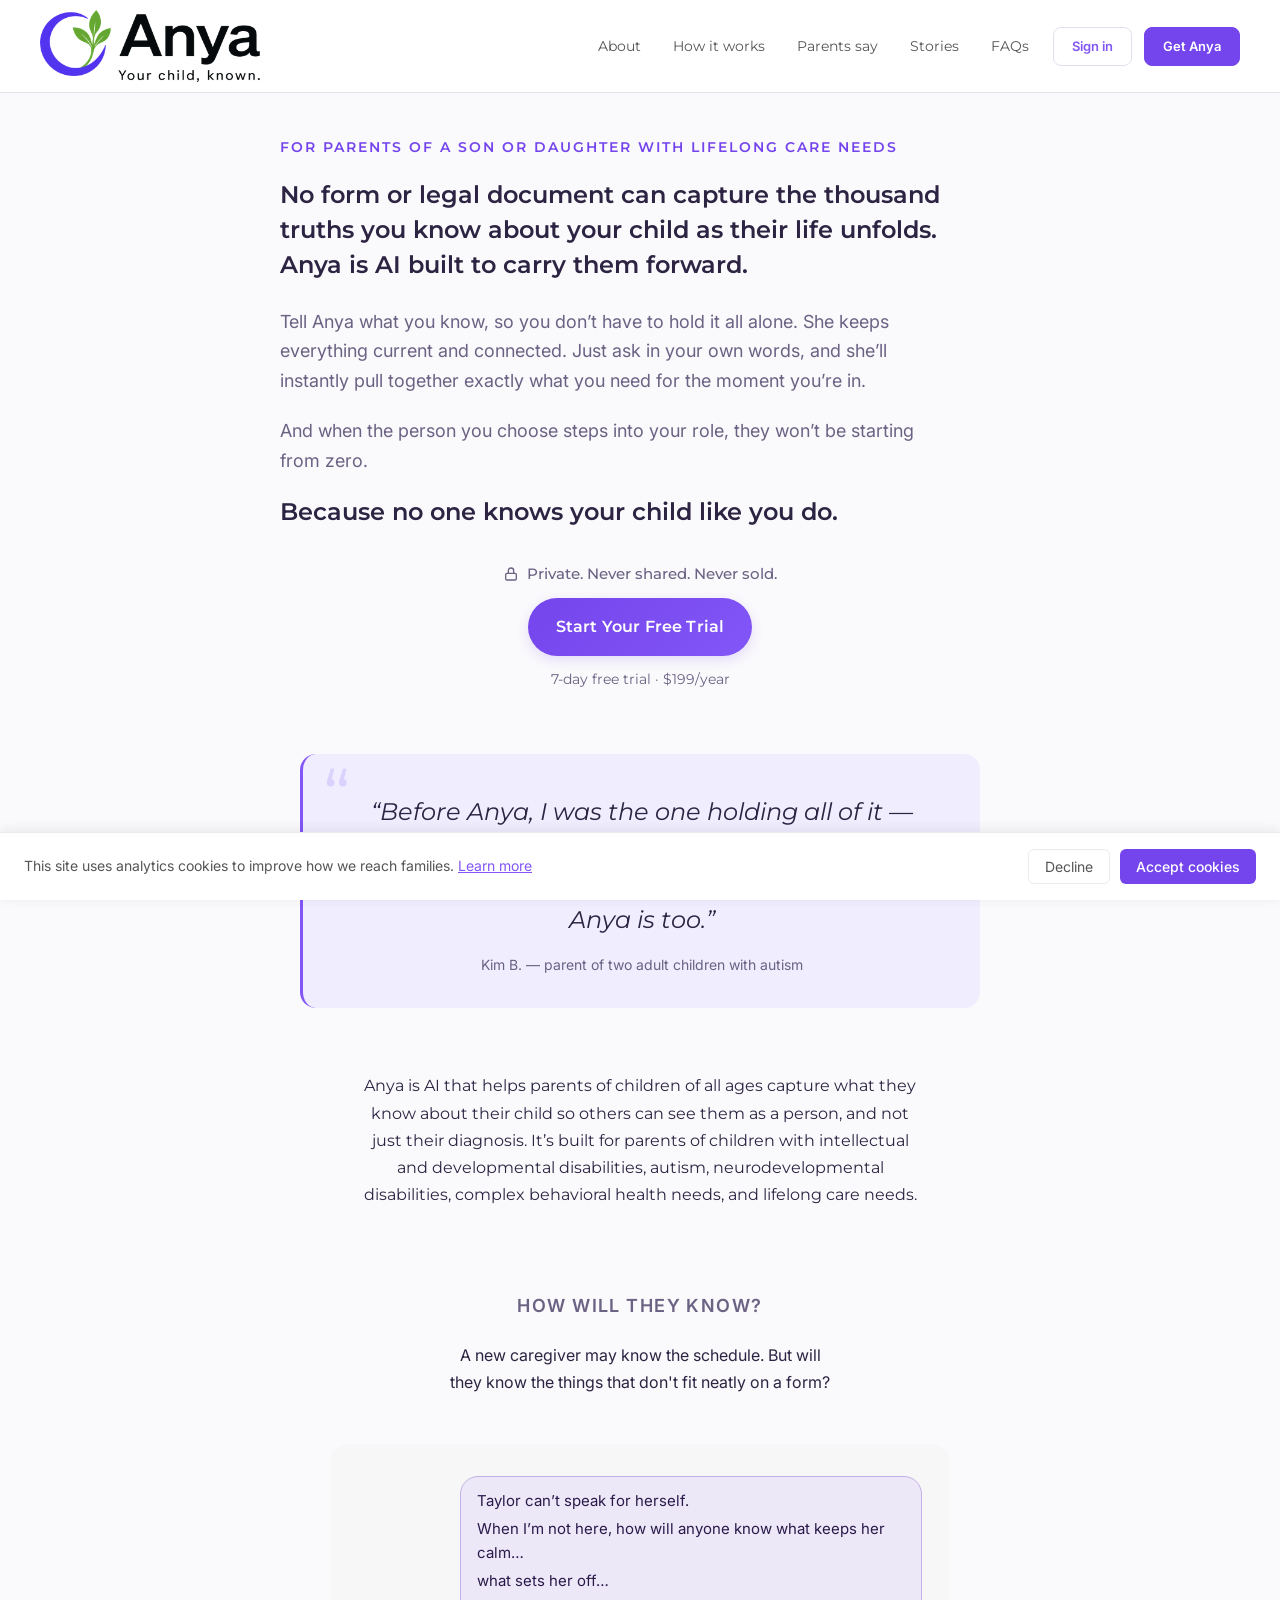
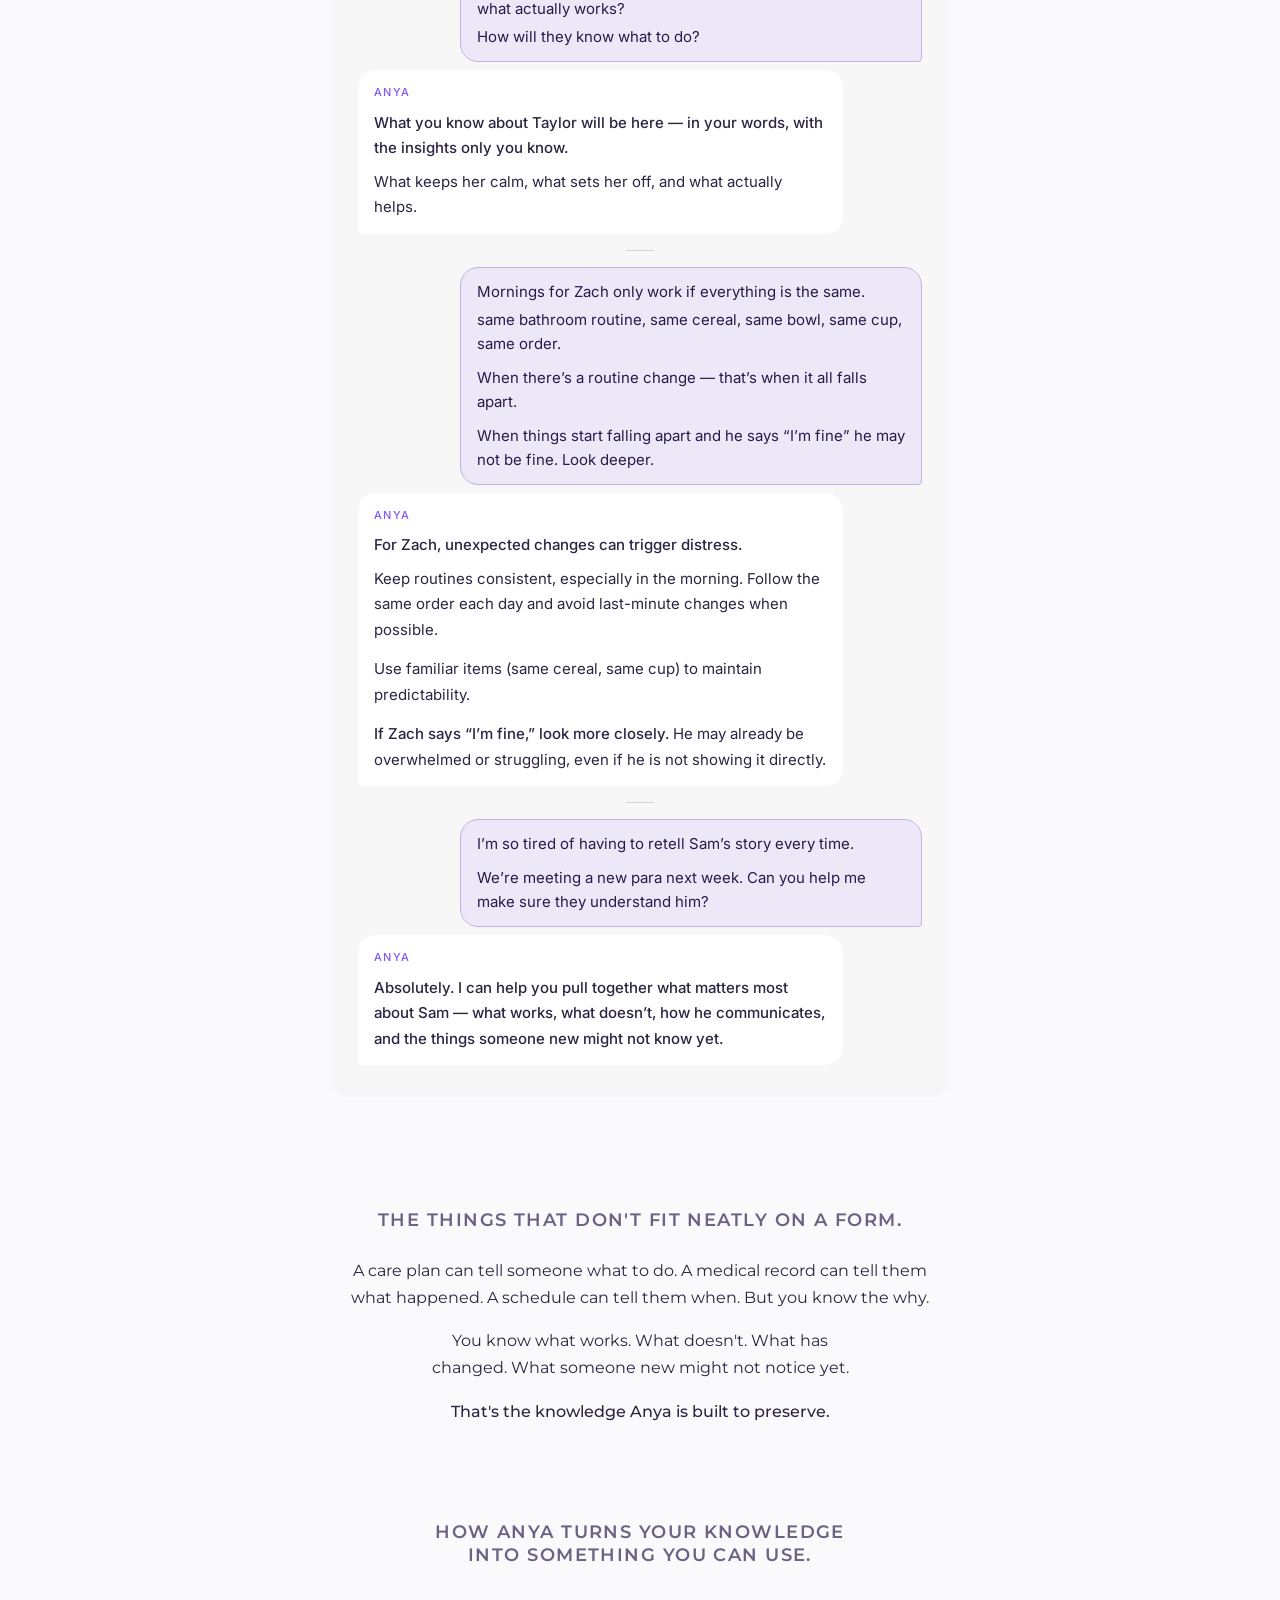
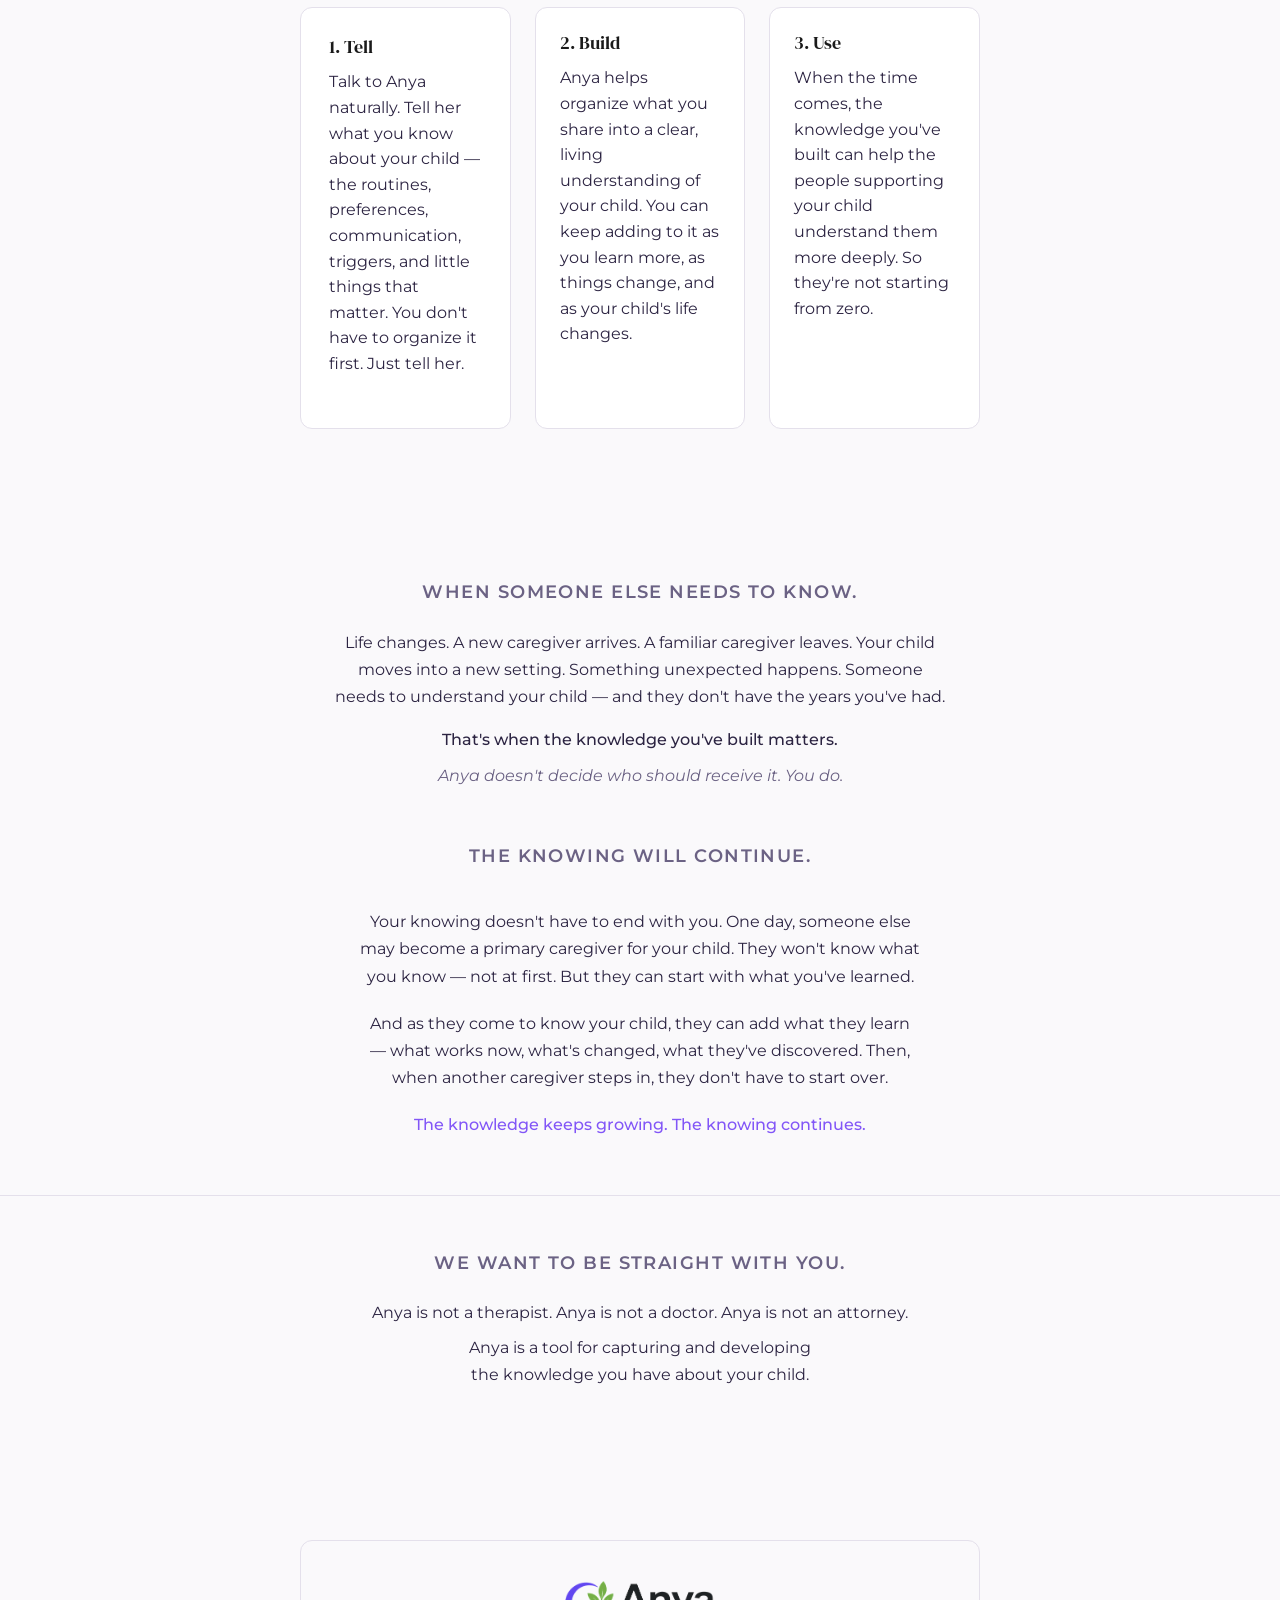
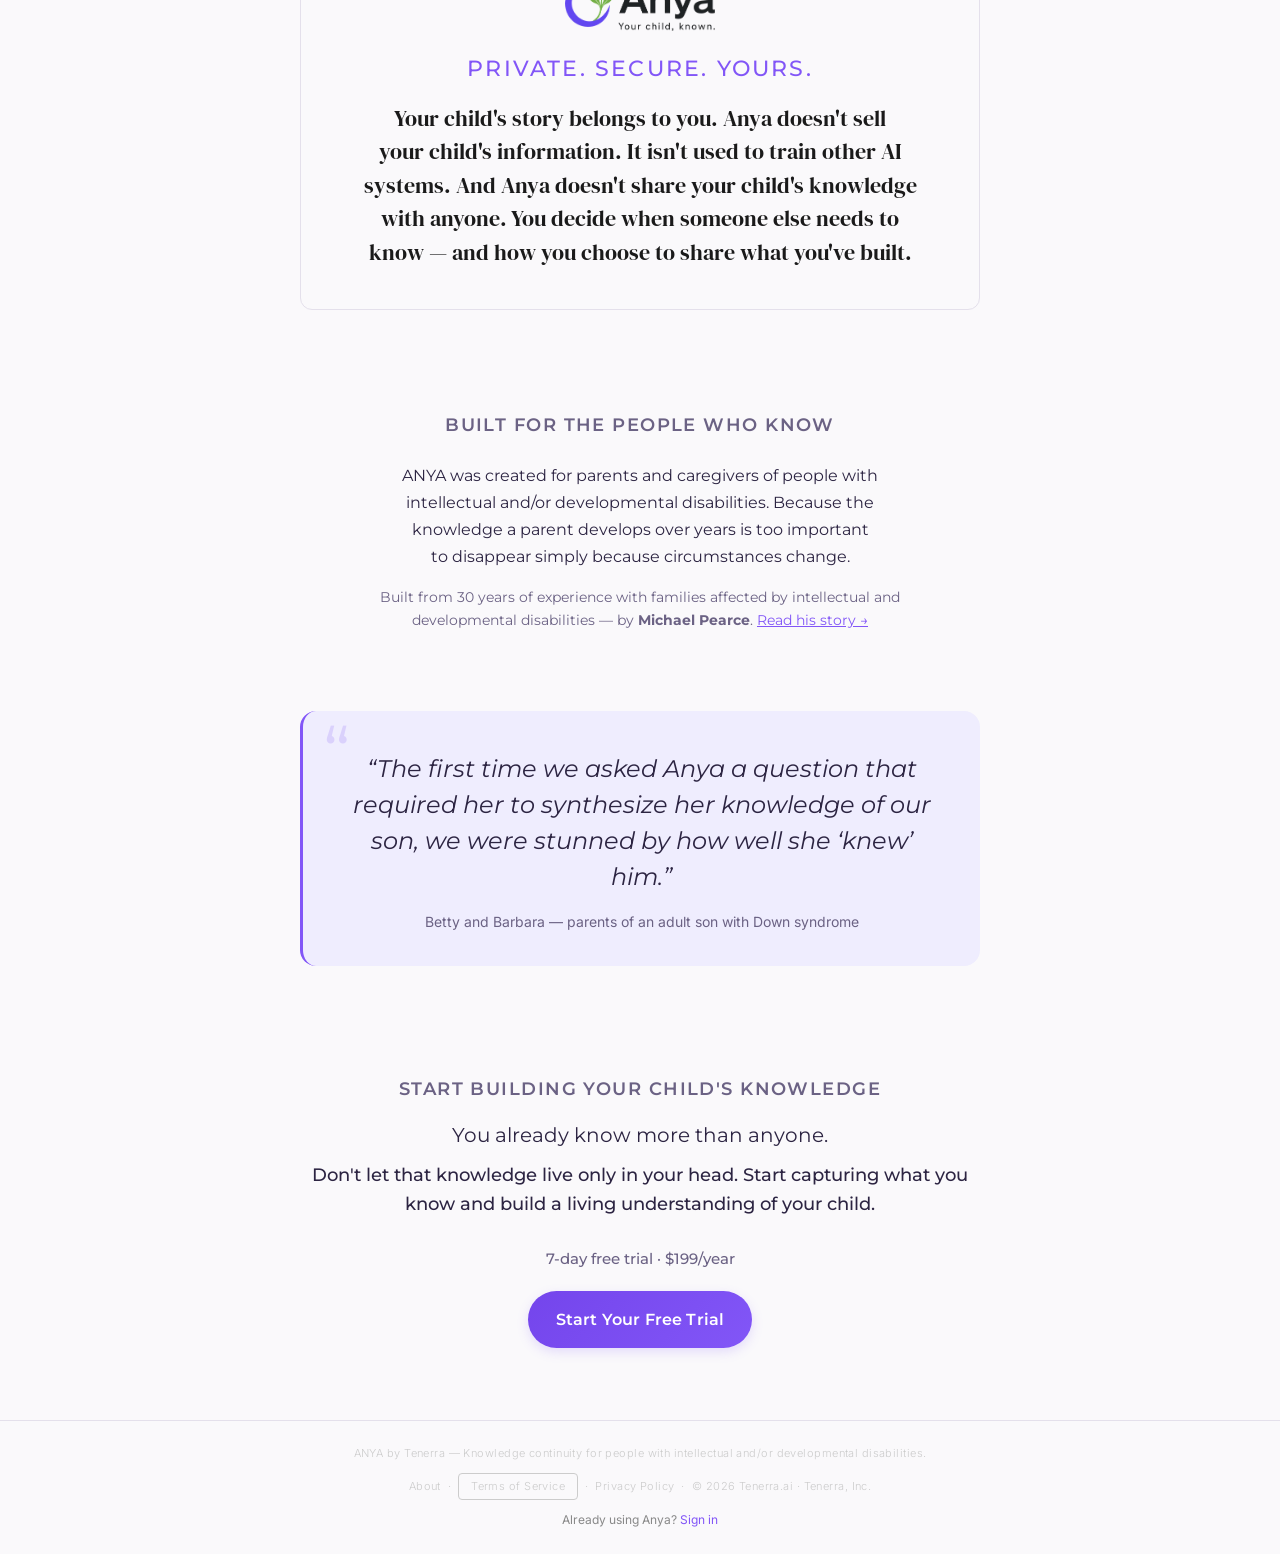
==== commit 7032cf6c: "Hero: 'they won't be starting from zero' Co-Authored-By: Claude Opus 5.5 <noreply@anthropic.com> Cla" ====
--- a/index.html
+++ b/index.html
@@ -1271,7 +1271,7 @@
 
     <p class="hero-description hero-support">Tell Anya what you know, so you don’t have to hold it all alone. She keeps everything current and connected. Just ask in your own words, and she’ll instantly pull together exactly what you need for the moment you’re in.</p>
 
-    <p class="hero-description hero-support">And when the person you choose steps into your role, they won’t have to start from zero.</p>
+    <p class="hero-description hero-support">And when the person you choose steps into your role, they won’t be starting from zero.</p>
 
     <p class="hero-subhead">Because no one knows your child like you&nbsp;do.</p>
 
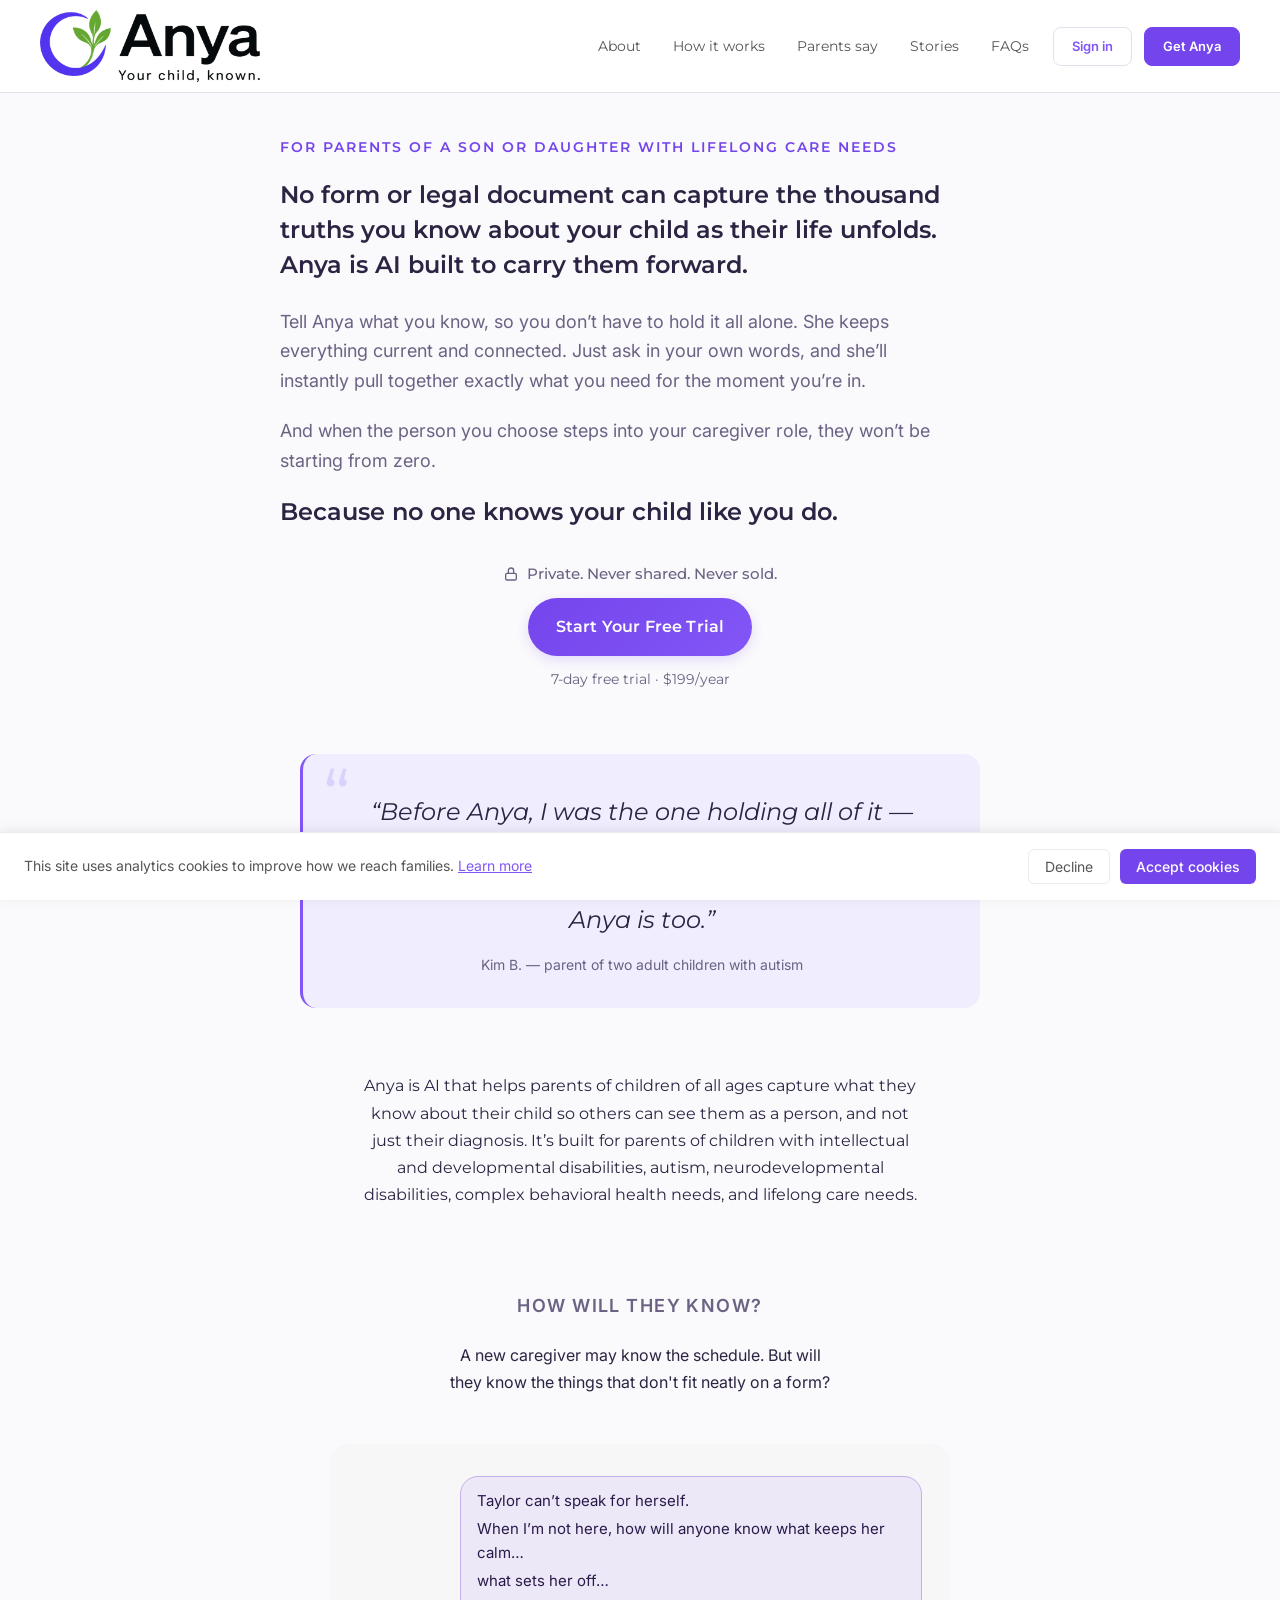
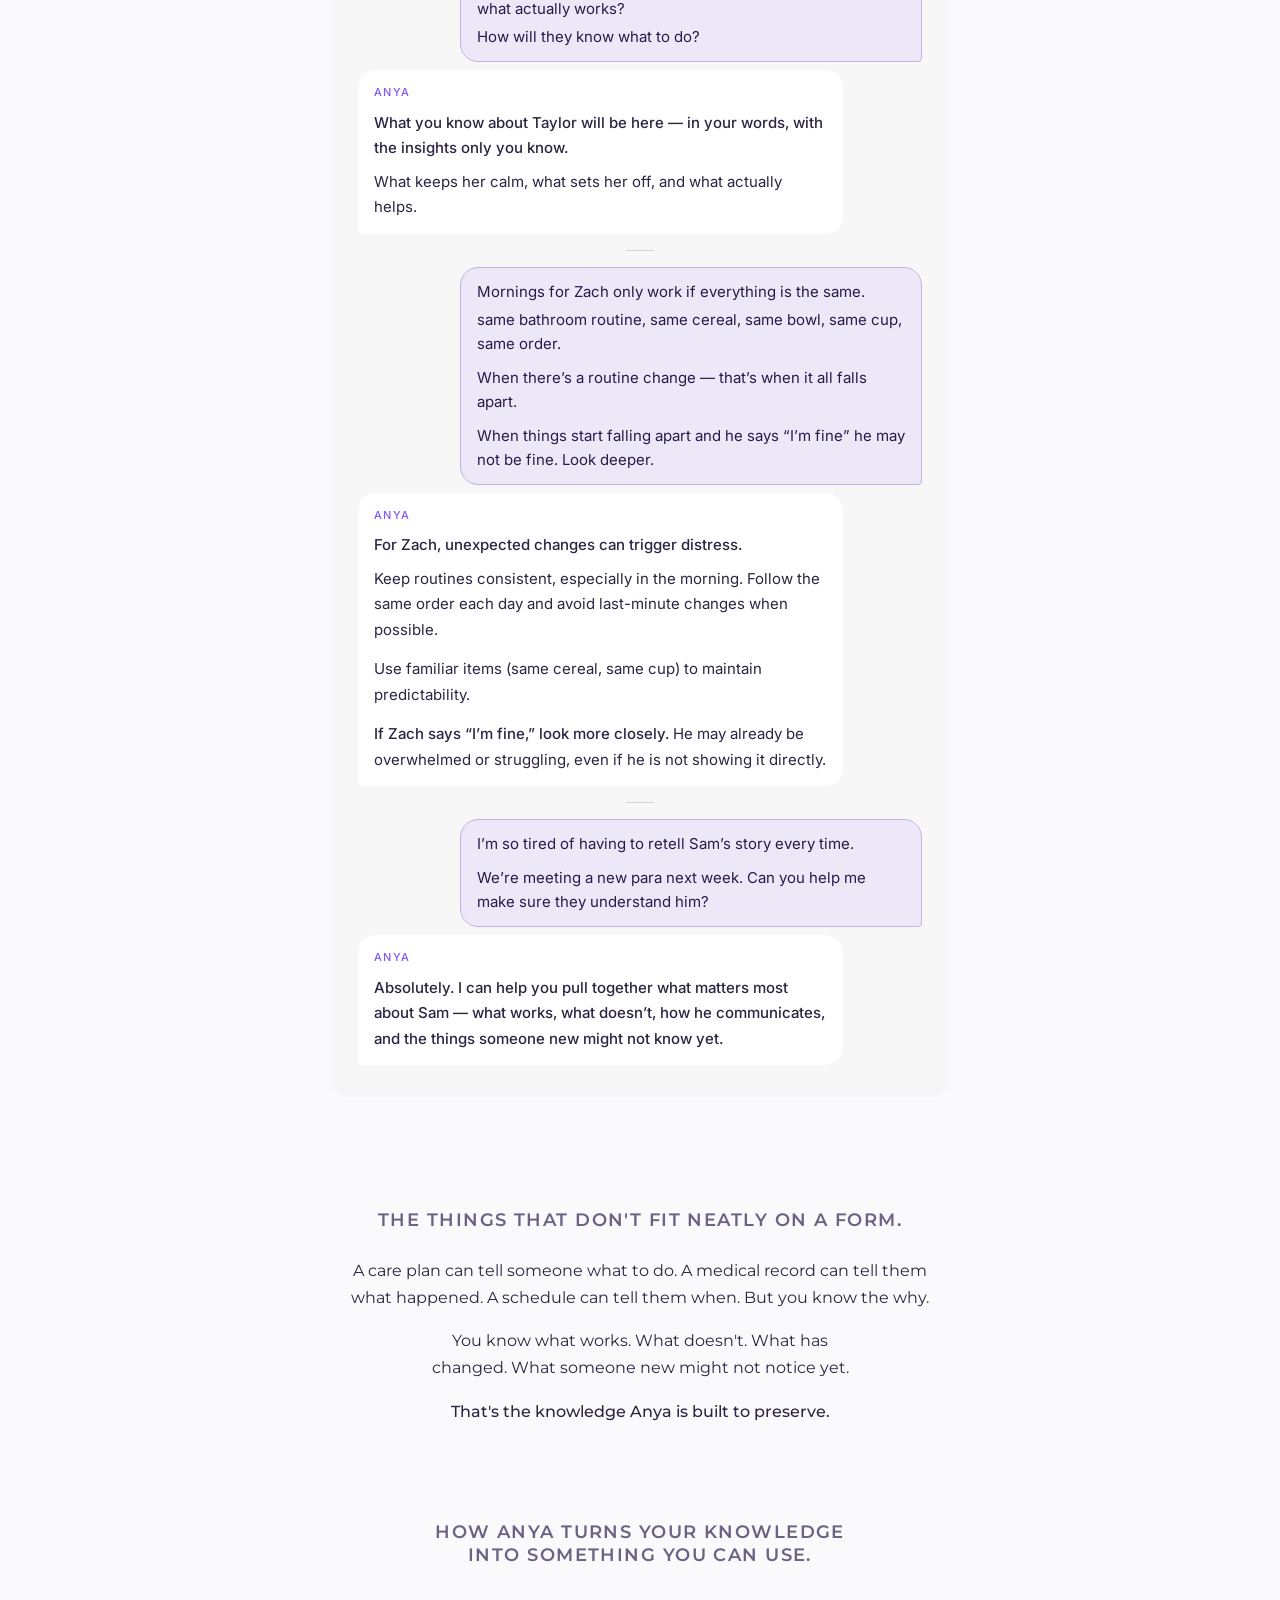
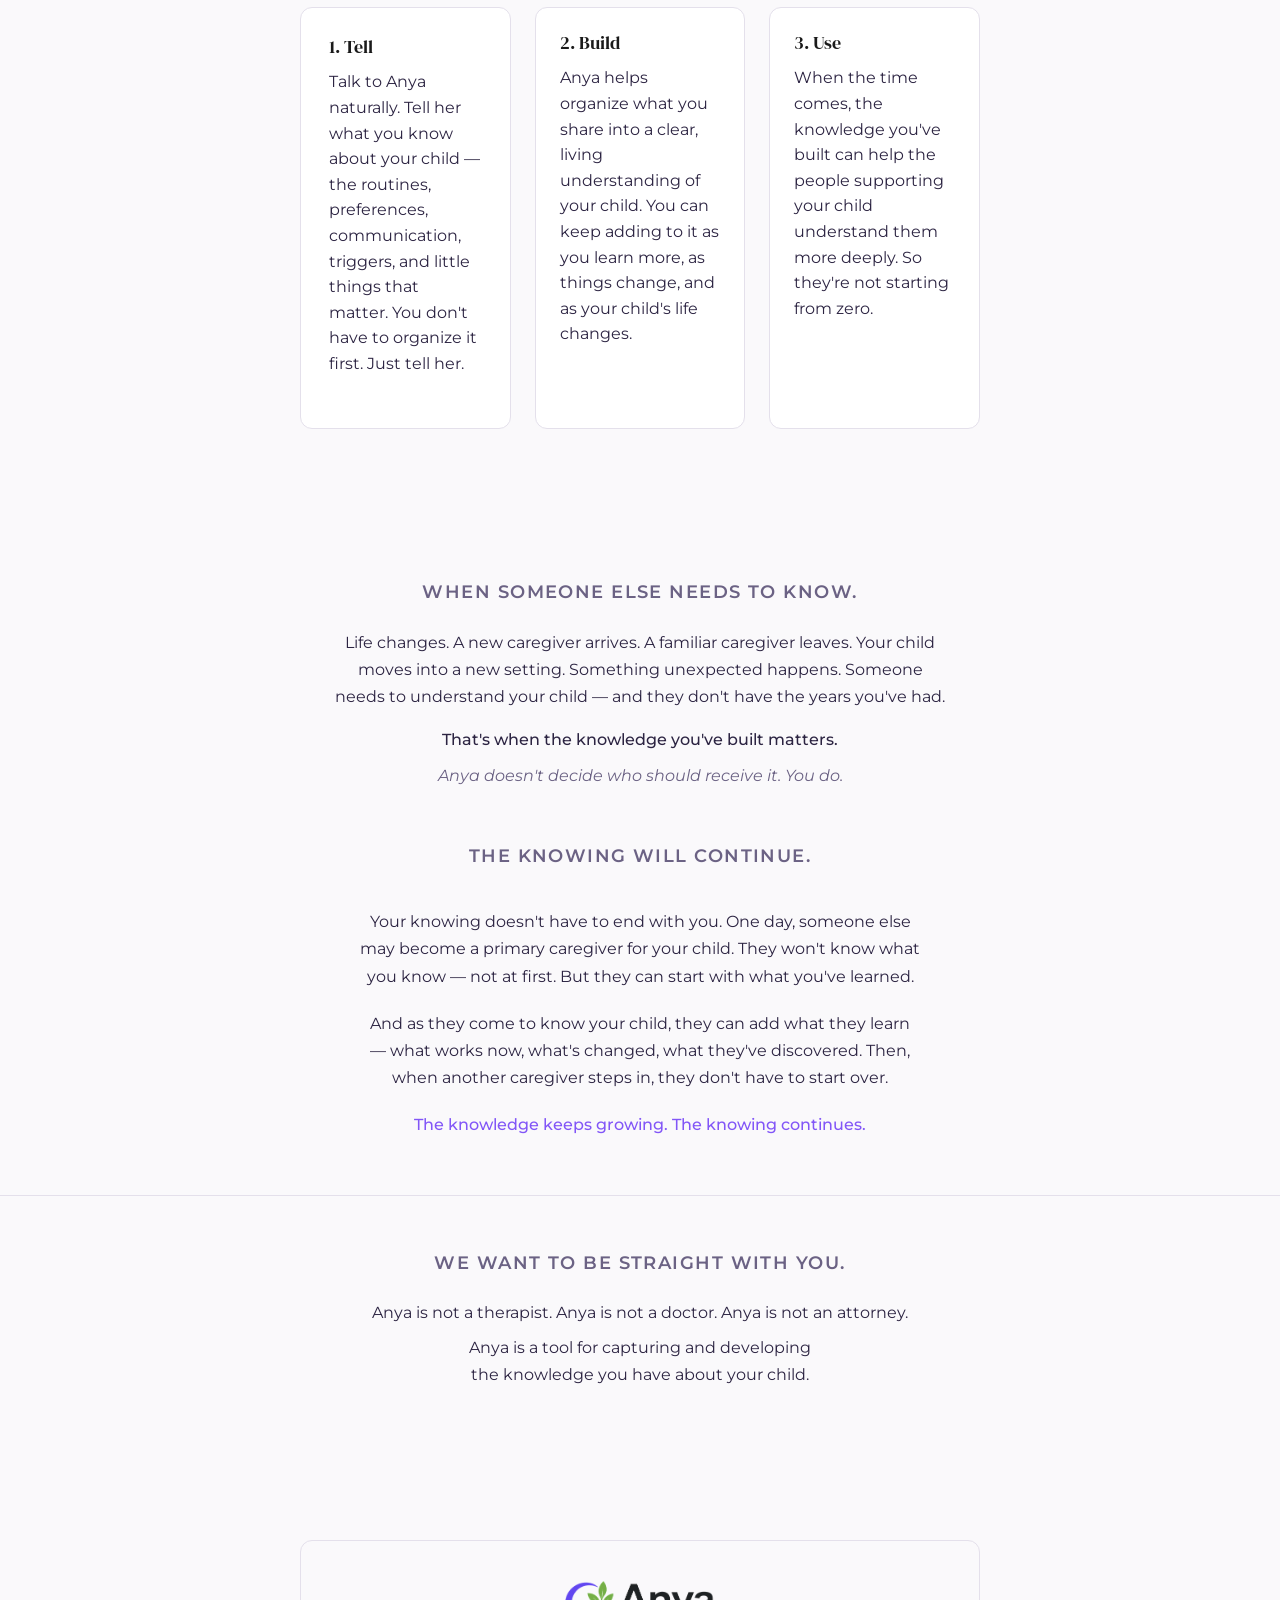
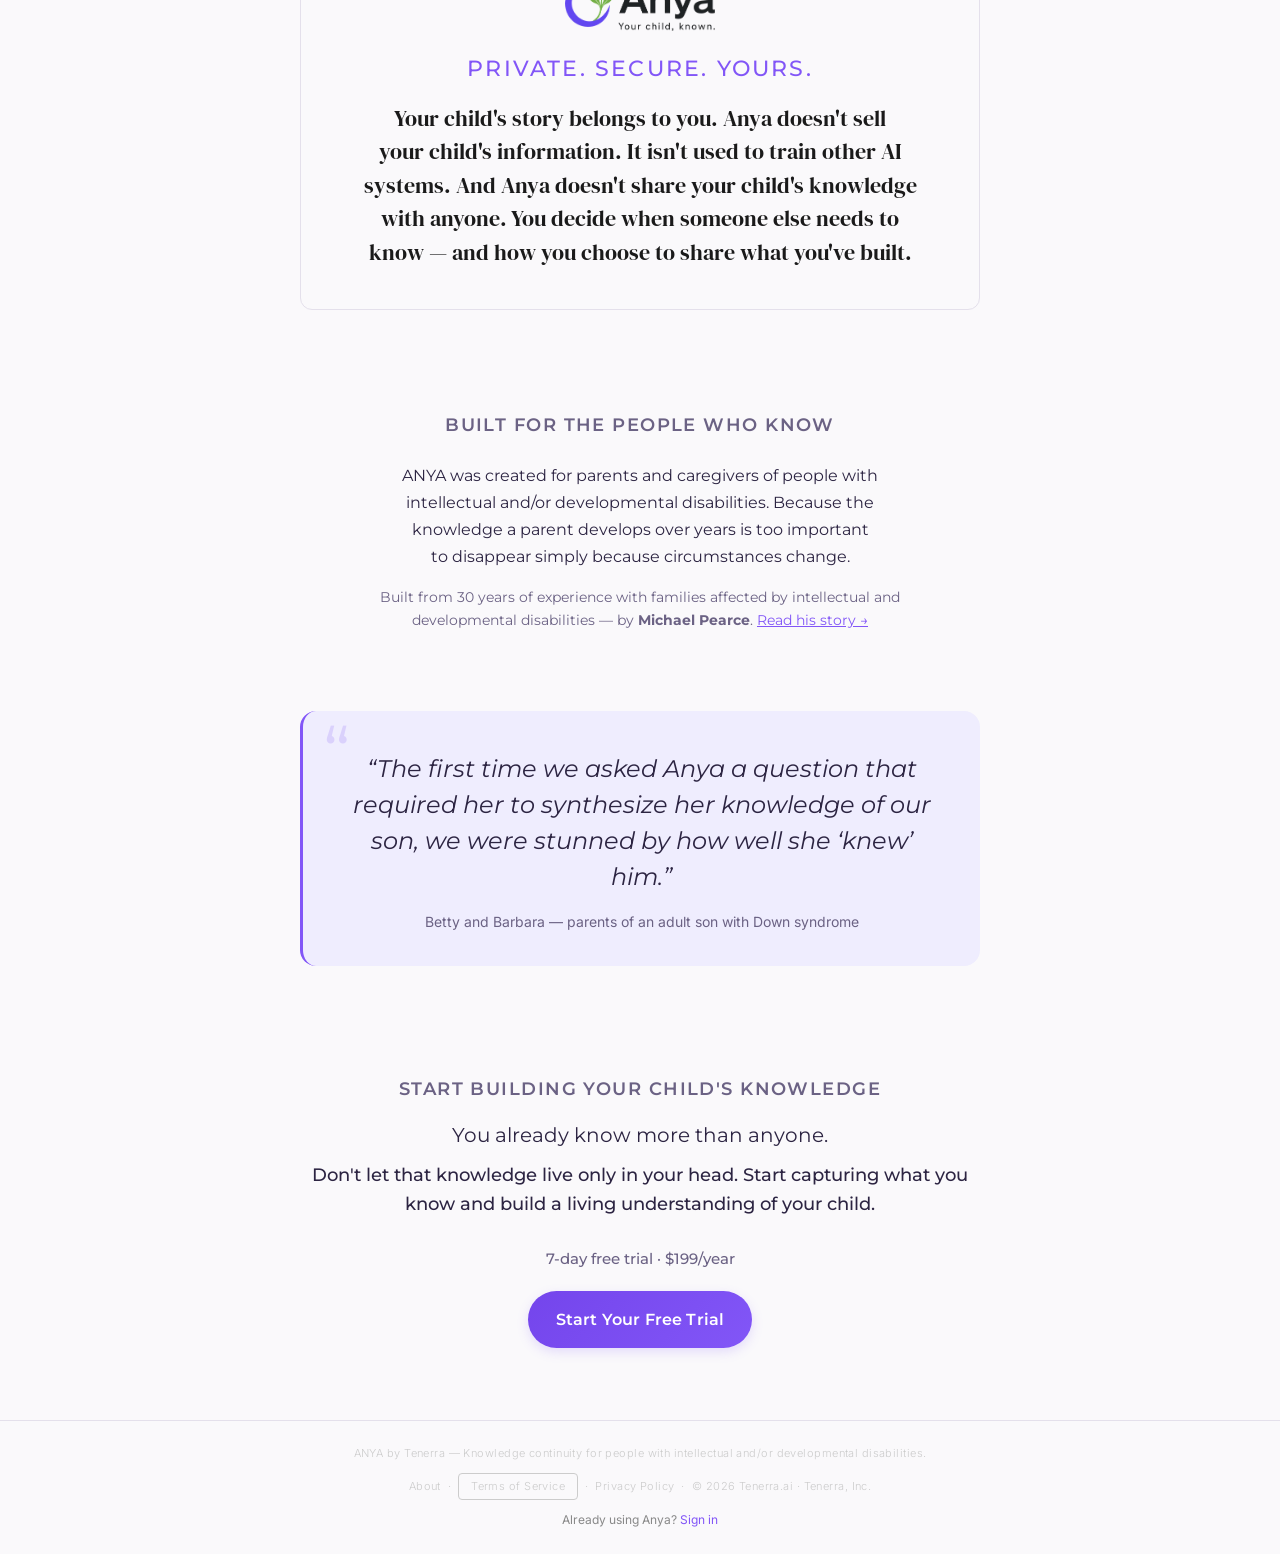
==== commit 35b0aa92: "Hero: 'steps into your caregiver role' Co-Authored-By: Claude Opus 5.5 <noreply@anthropic.com> Claud" ====
--- a/index.html
+++ b/index.html
@@ -1271,7 +1271,7 @@
 
     <p class="hero-description hero-support">Tell Anya what you know, so you don’t have to hold it all alone. She keeps everything current and connected. Just ask in your own words, and she’ll instantly pull together exactly what you need for the moment you’re in.</p>
 
-    <p class="hero-description hero-support">And when the person you choose steps into your role, they won’t be starting from zero.</p>
+    <p class="hero-description hero-support">And when the person you choose steps into your caregiver role, they won’t be starting from zero.</p>
 
     <p class="hero-subhead">Because no one knows your child like you&nbsp;do.</p>
 
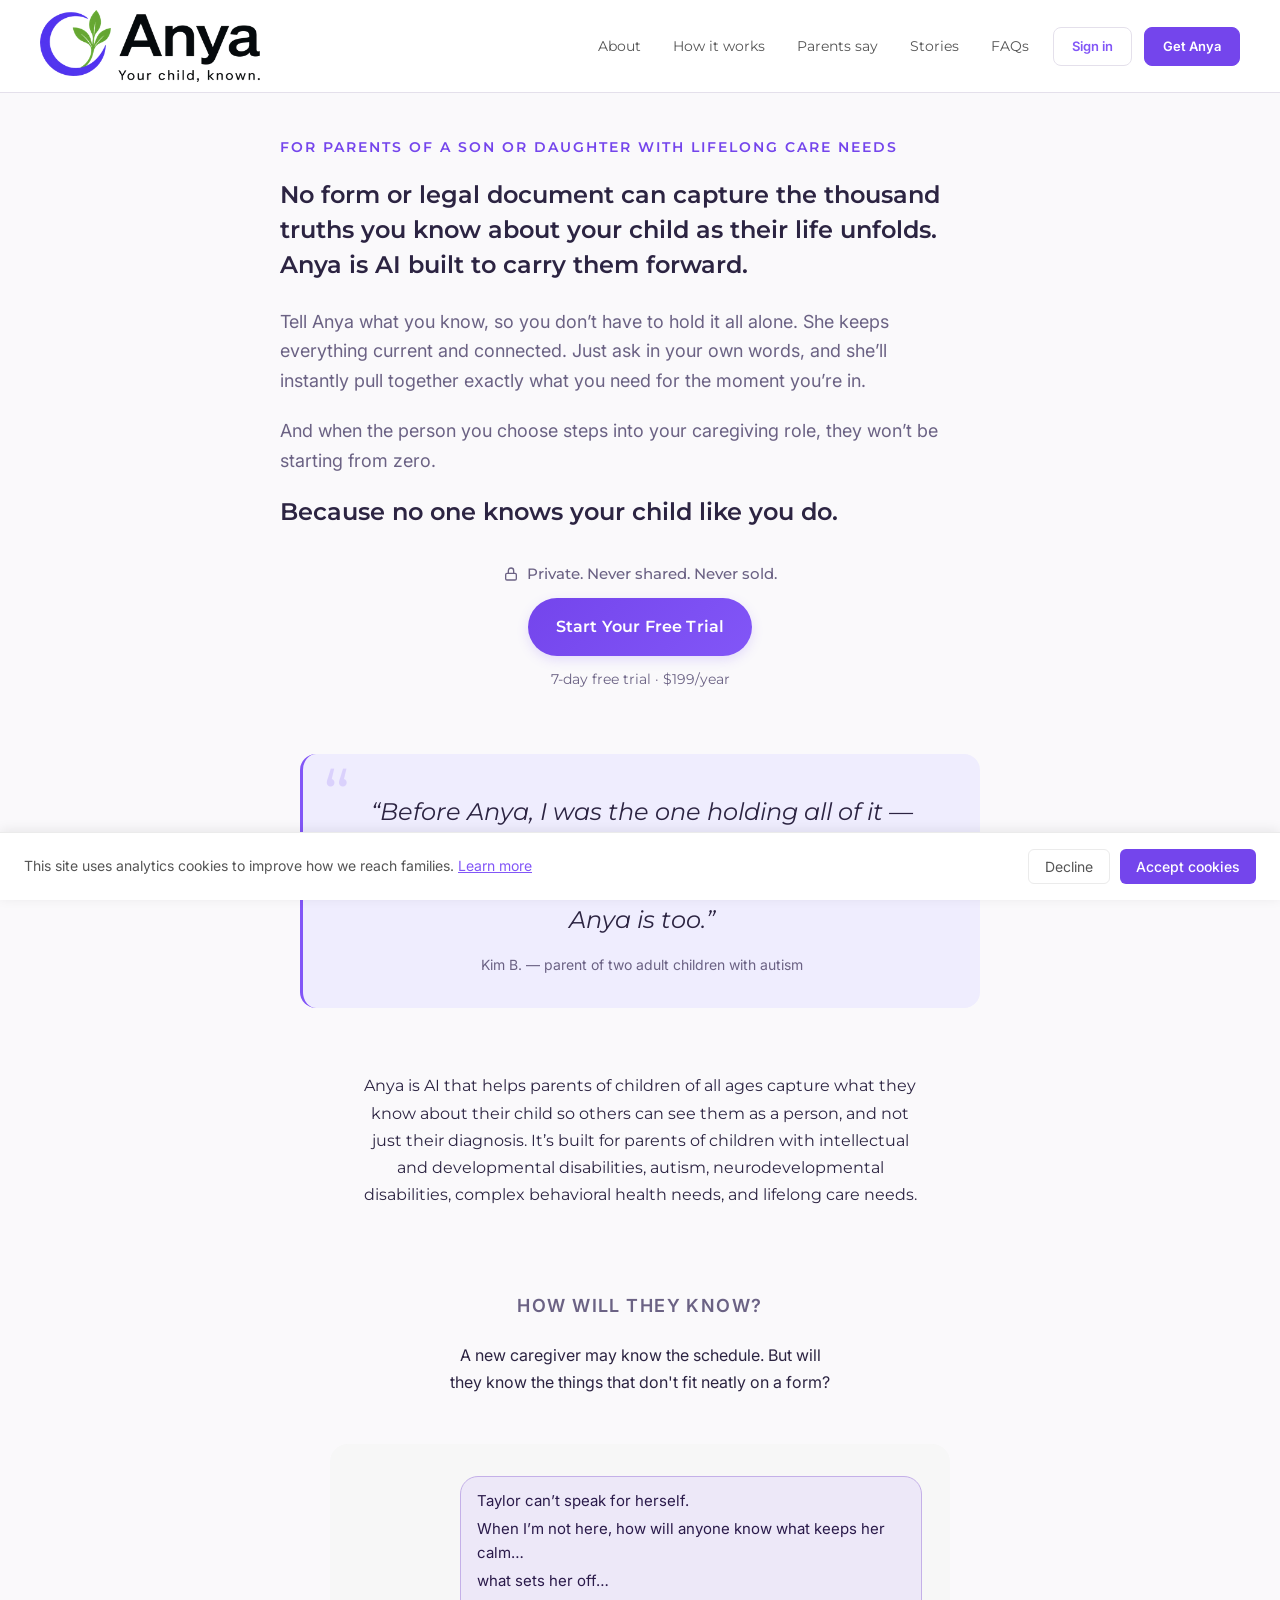
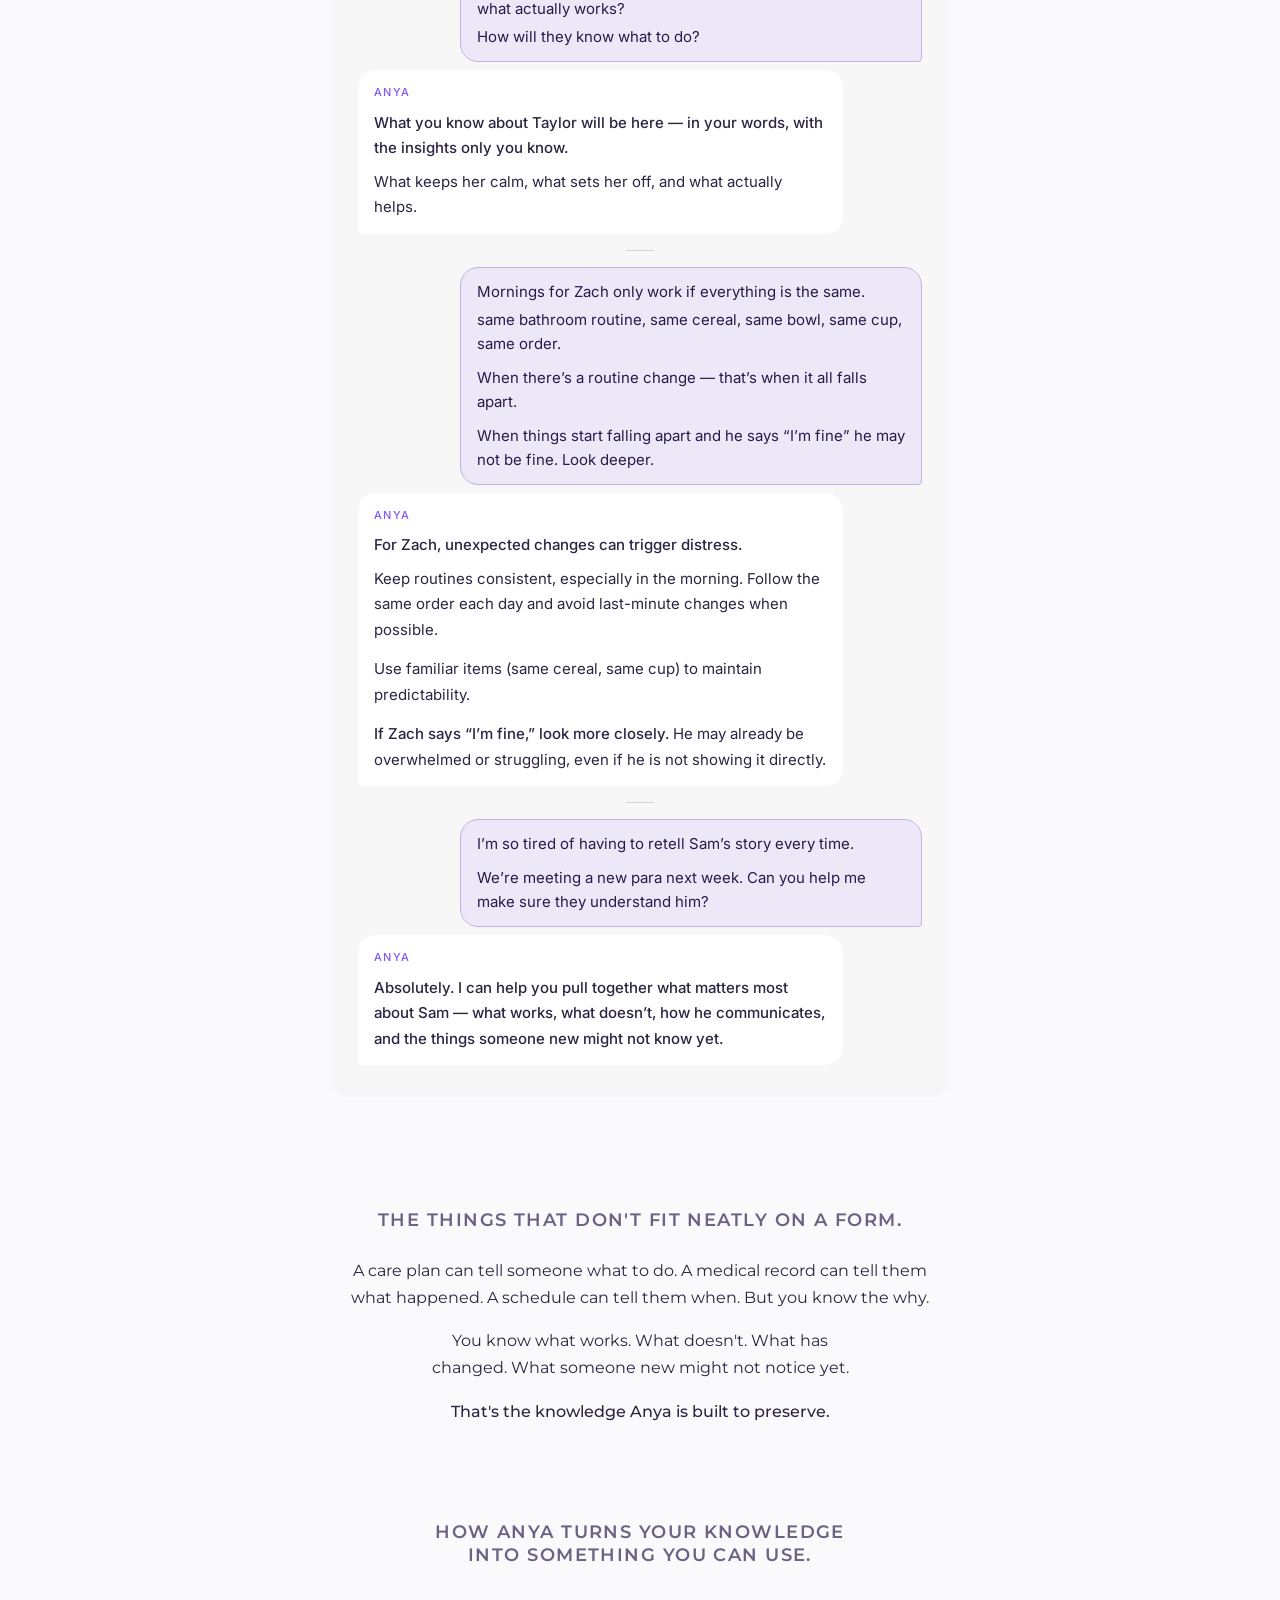
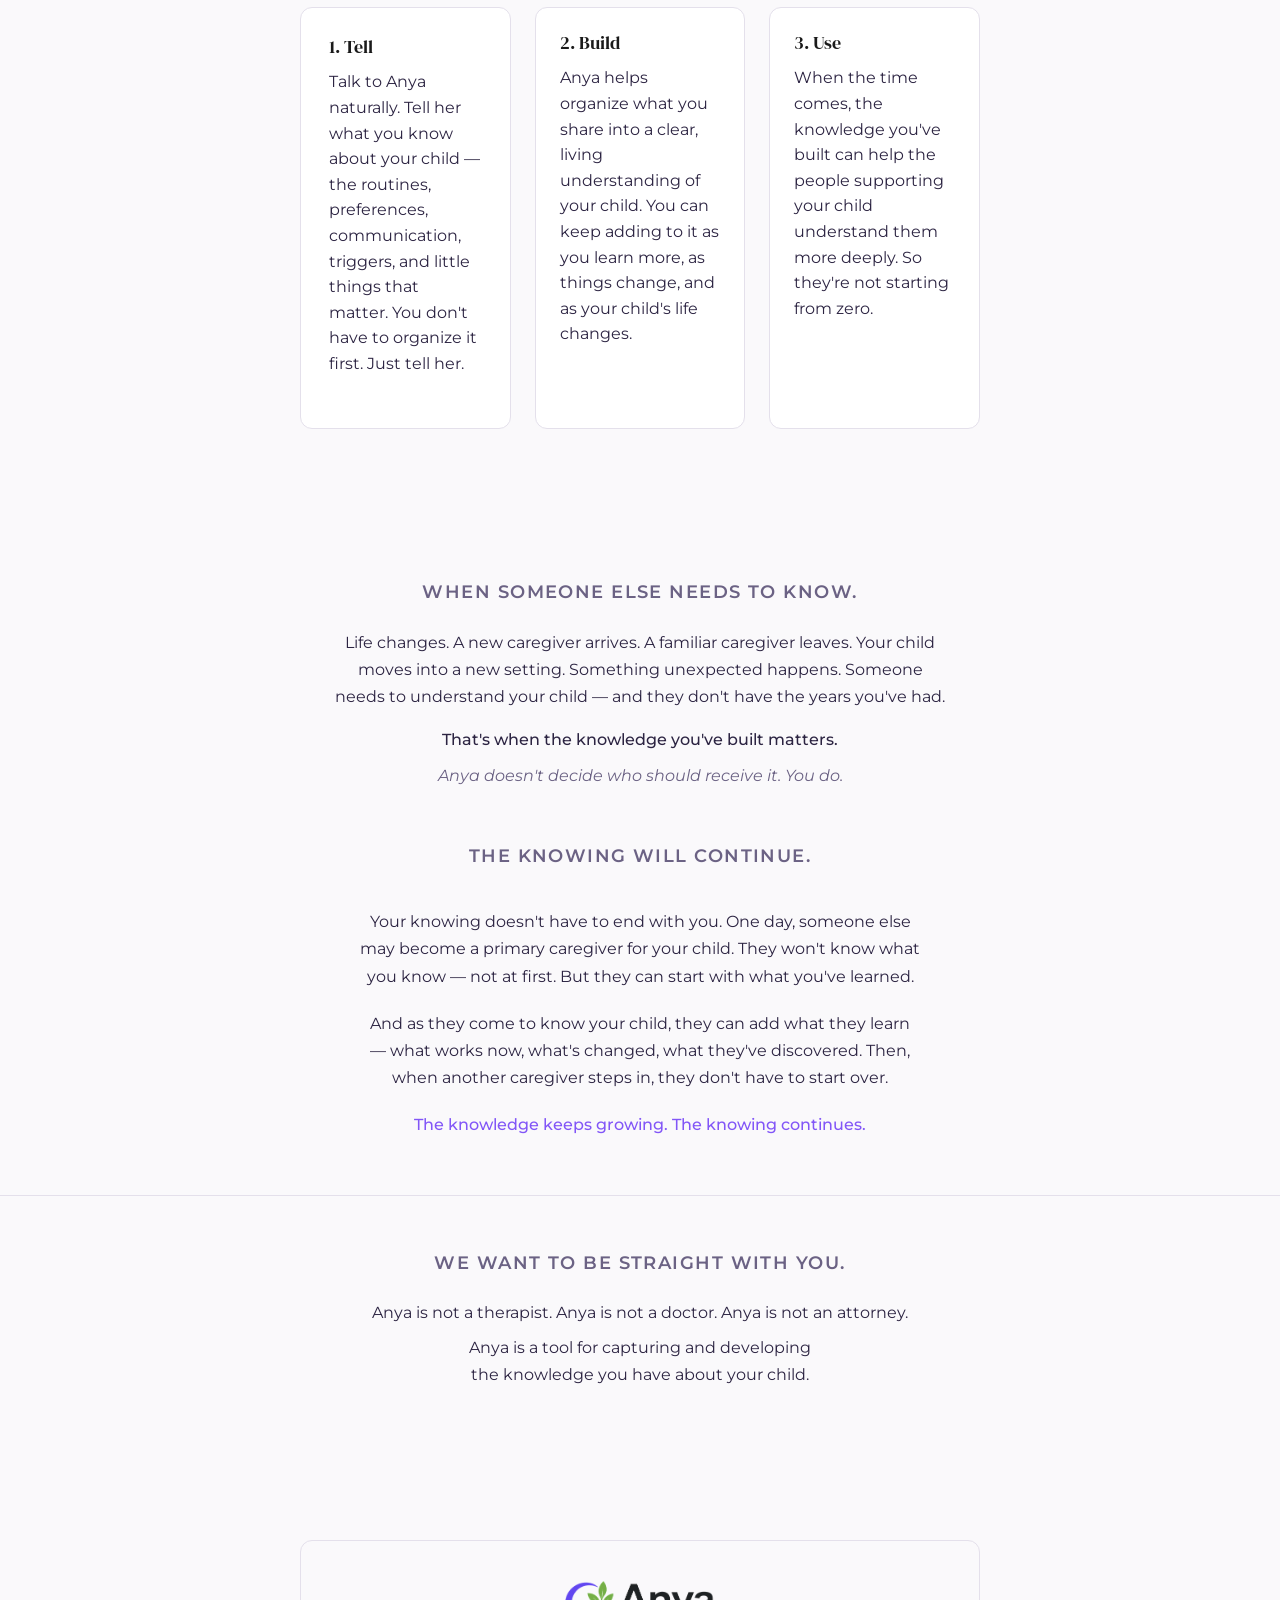
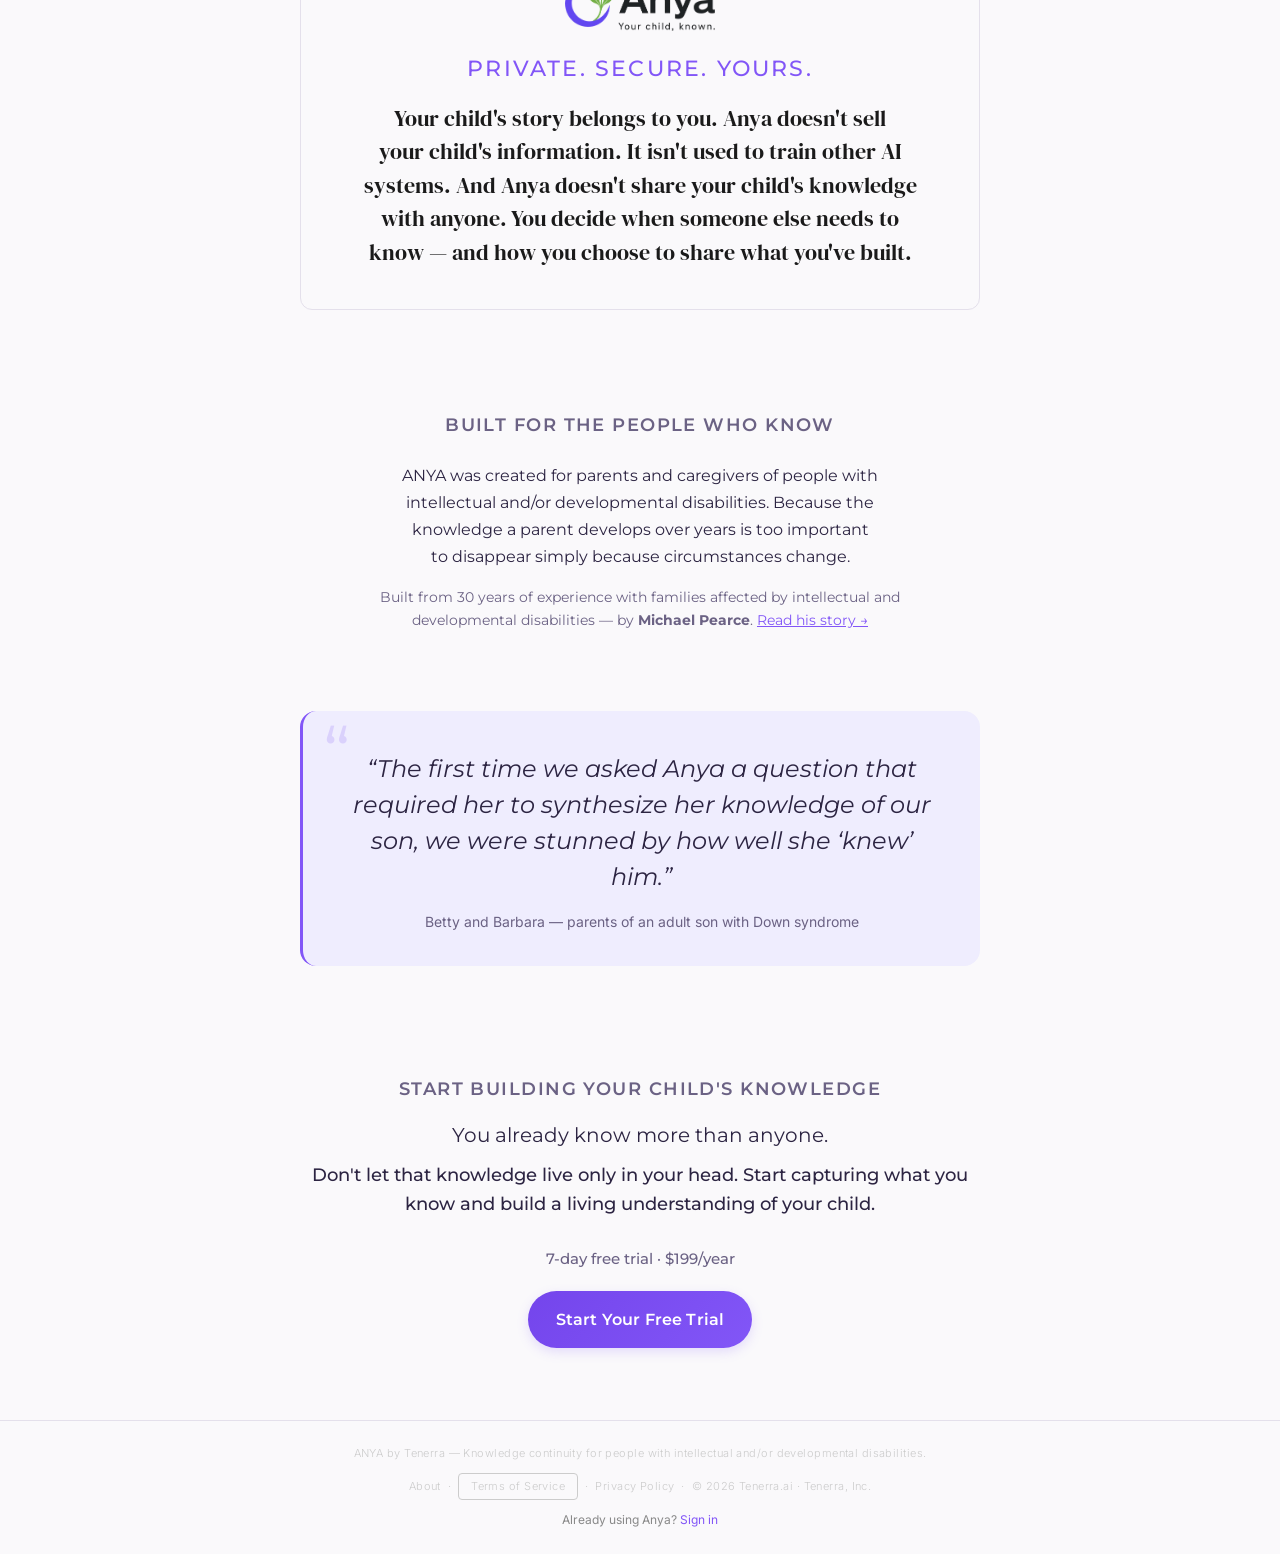
==== commit 2ccf64ff: "Hero: 'caregiving role' Co-Authored-By: Claude Opus 5.5 <noreply@anthropic.com> Claude-Session: http" ====
--- a/index.html
+++ b/index.html
@@ -1271,7 +1271,7 @@
 
     <p class="hero-description hero-support">Tell Anya what you know, so you don’t have to hold it all alone. She keeps everything current and connected. Just ask in your own words, and she’ll instantly pull together exactly what you need for the moment you’re in.</p>
 
-    <p class="hero-description hero-support">And when the person you choose steps into your caregiver role, they won’t be starting from zero.</p>
+    <p class="hero-description hero-support">And when the person you choose steps into your caregiving role, they won’t be starting from zero.</p>
 
     <p class="hero-subhead">Because no one knows your child like you&nbsp;do.</p>
 
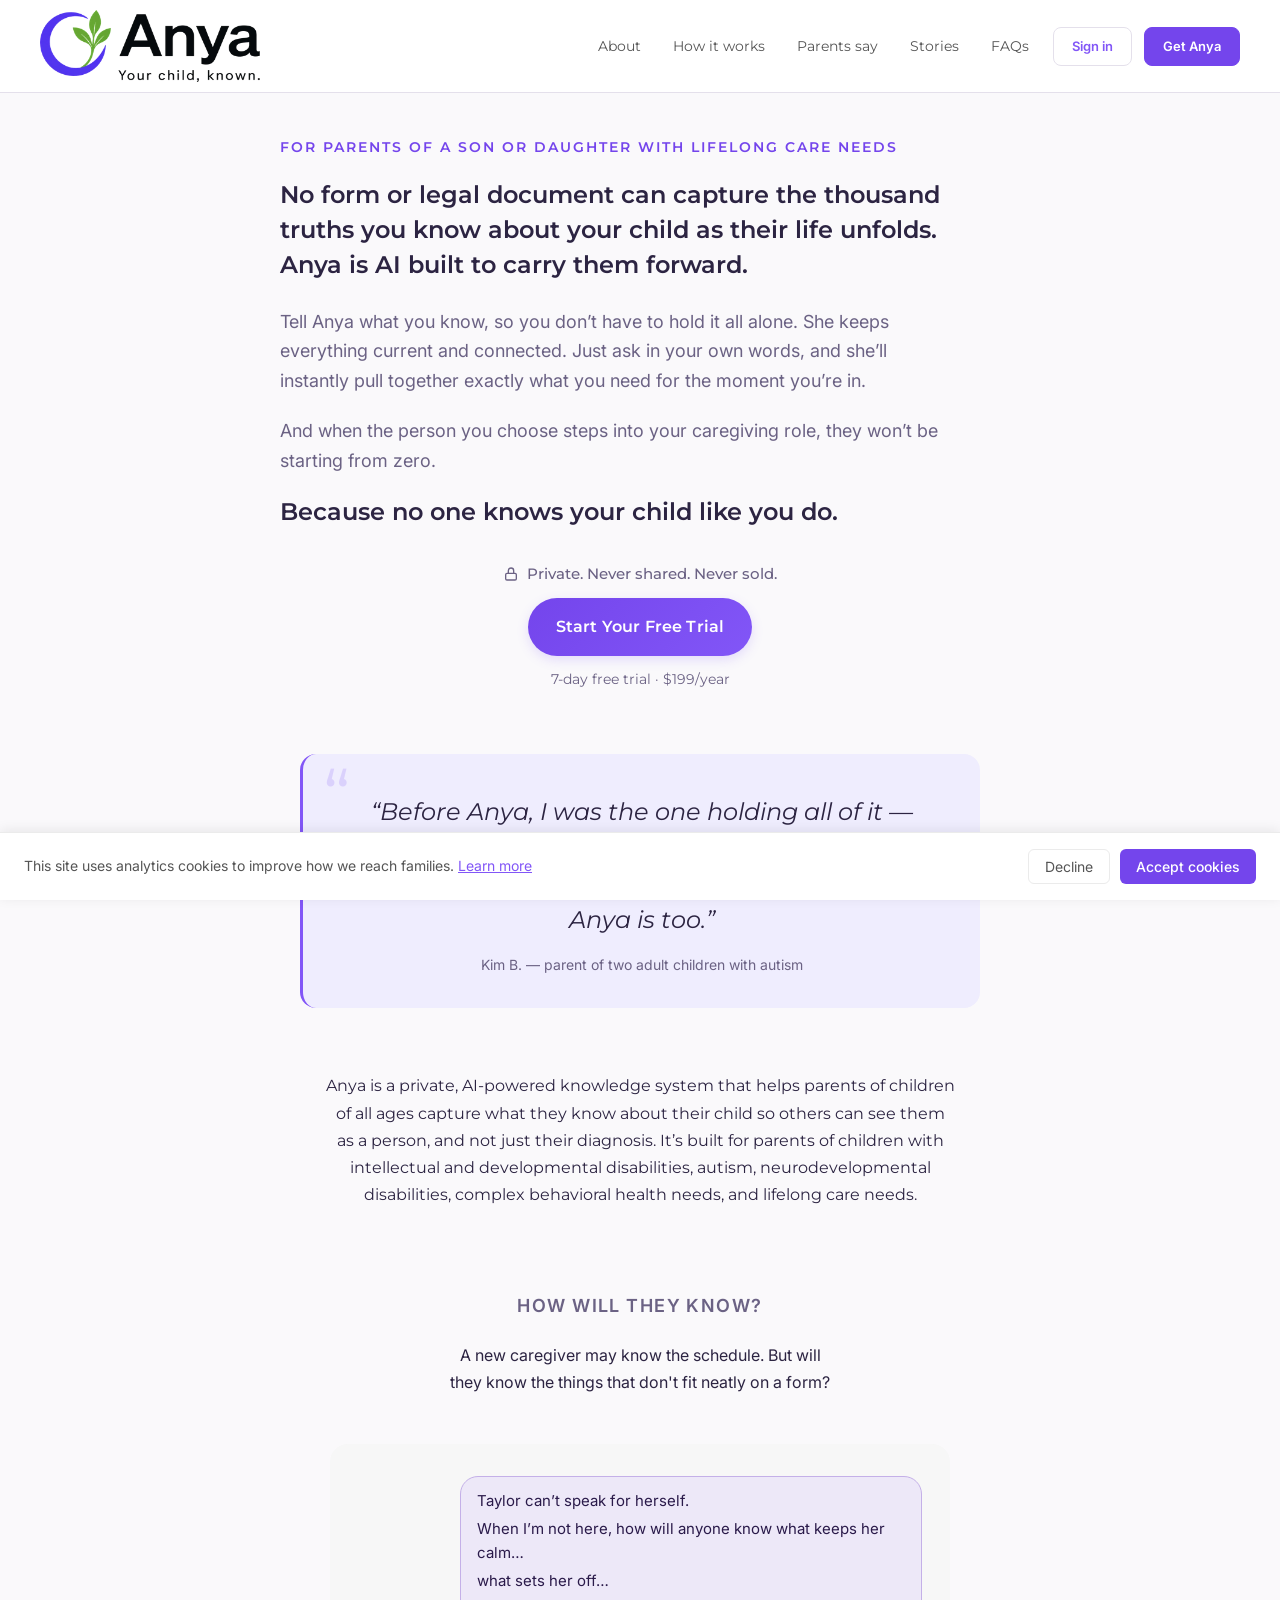
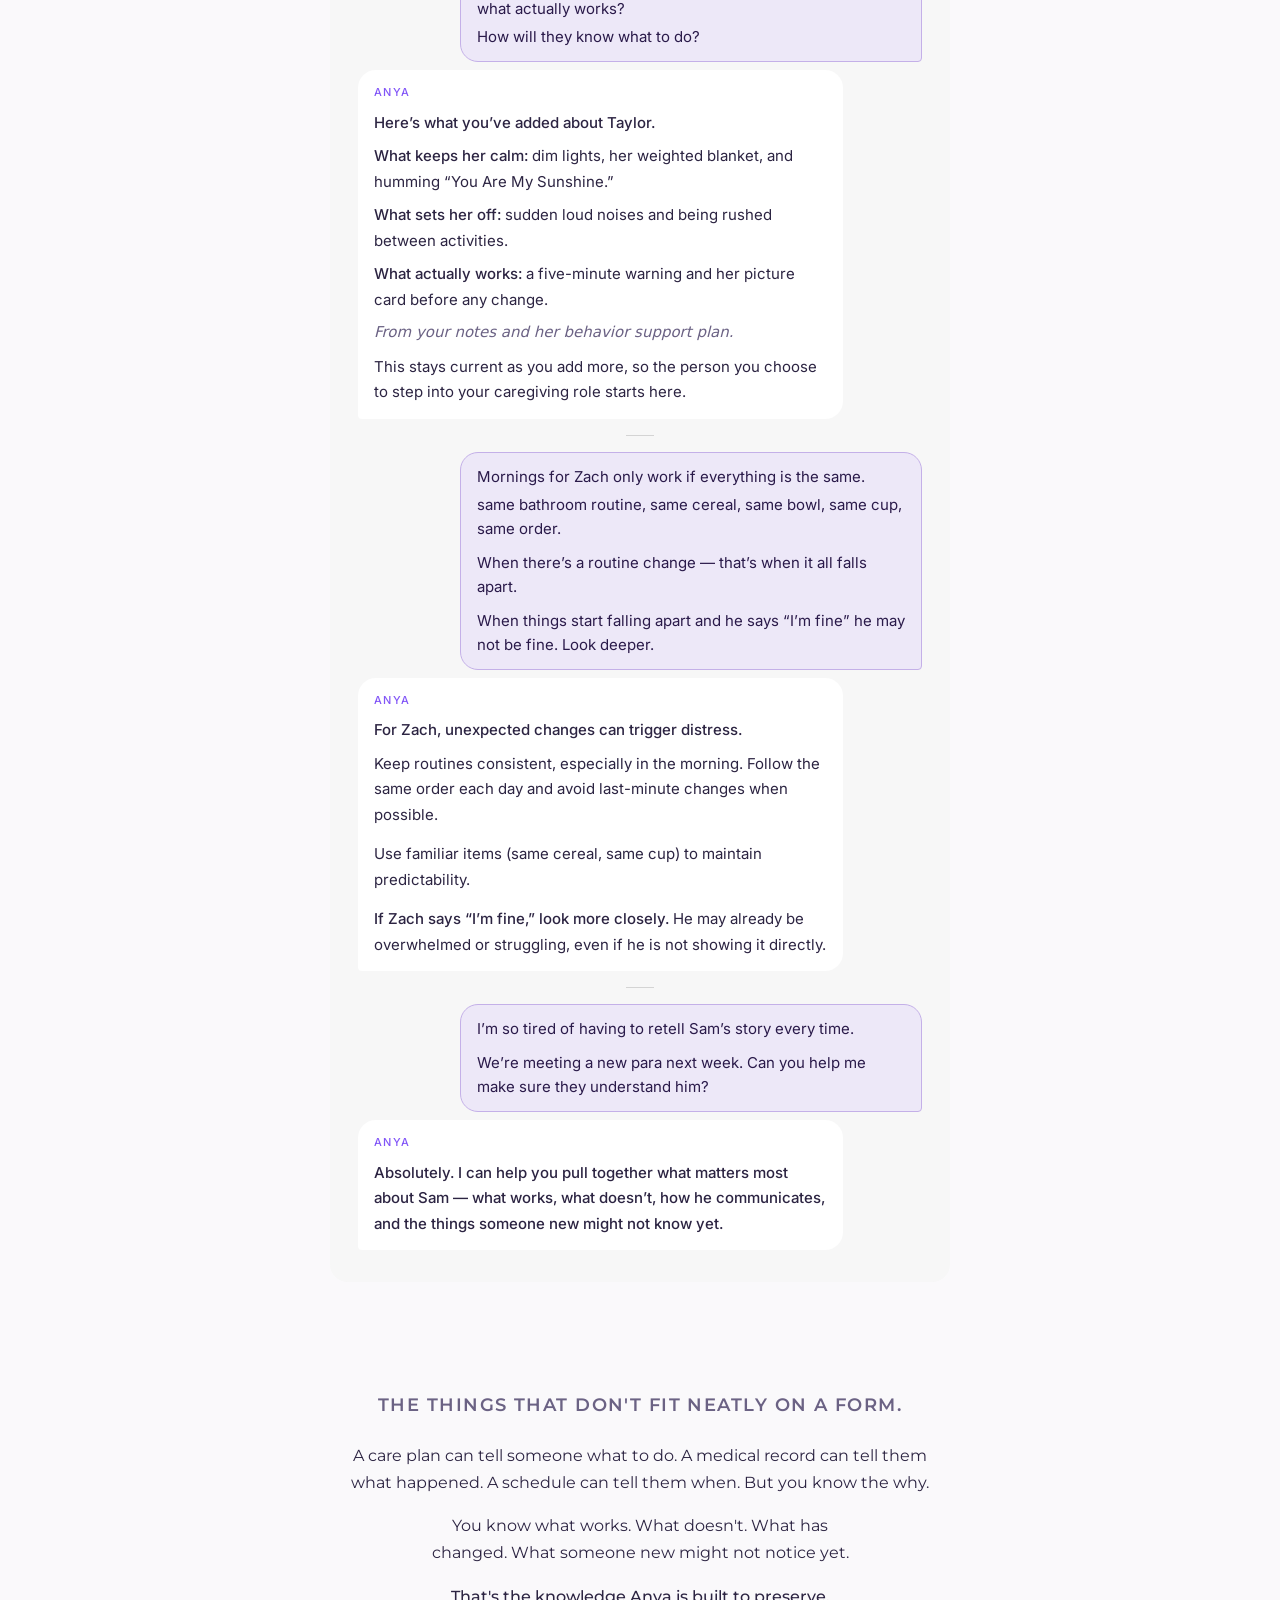
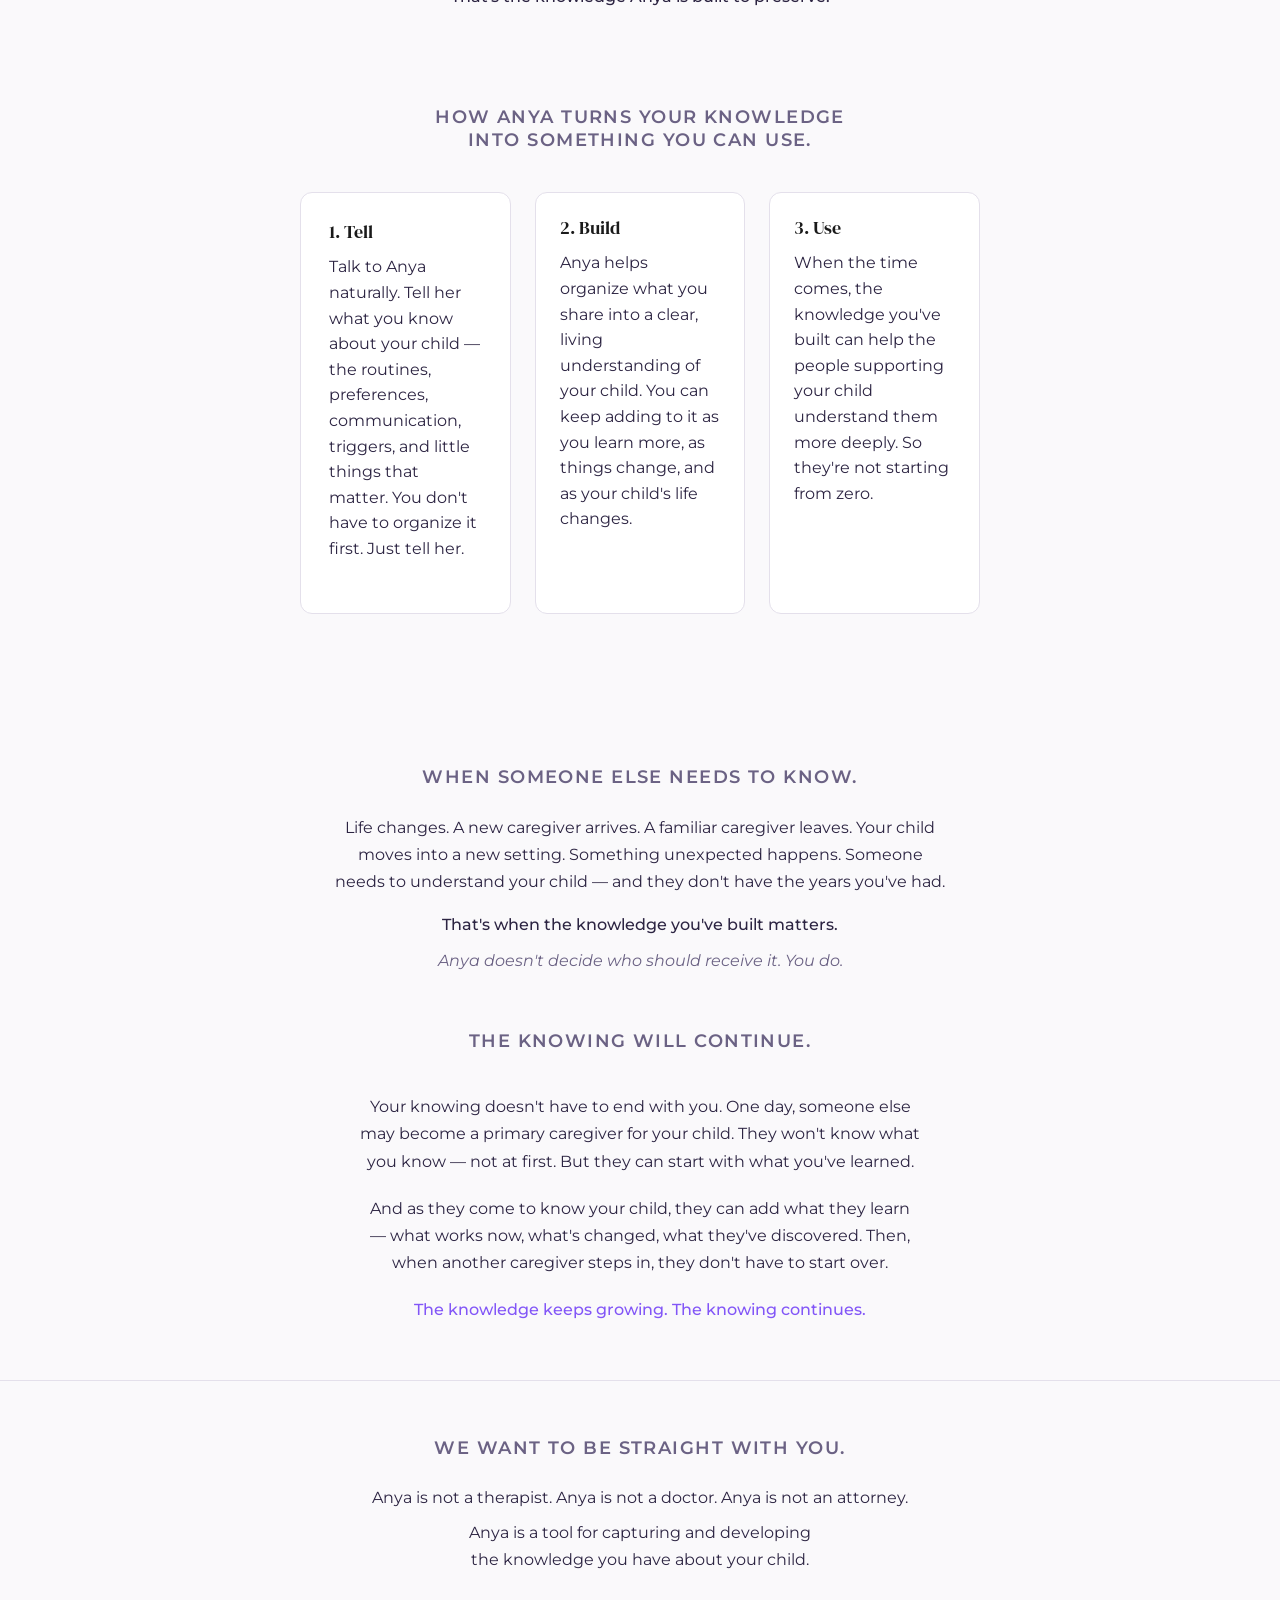
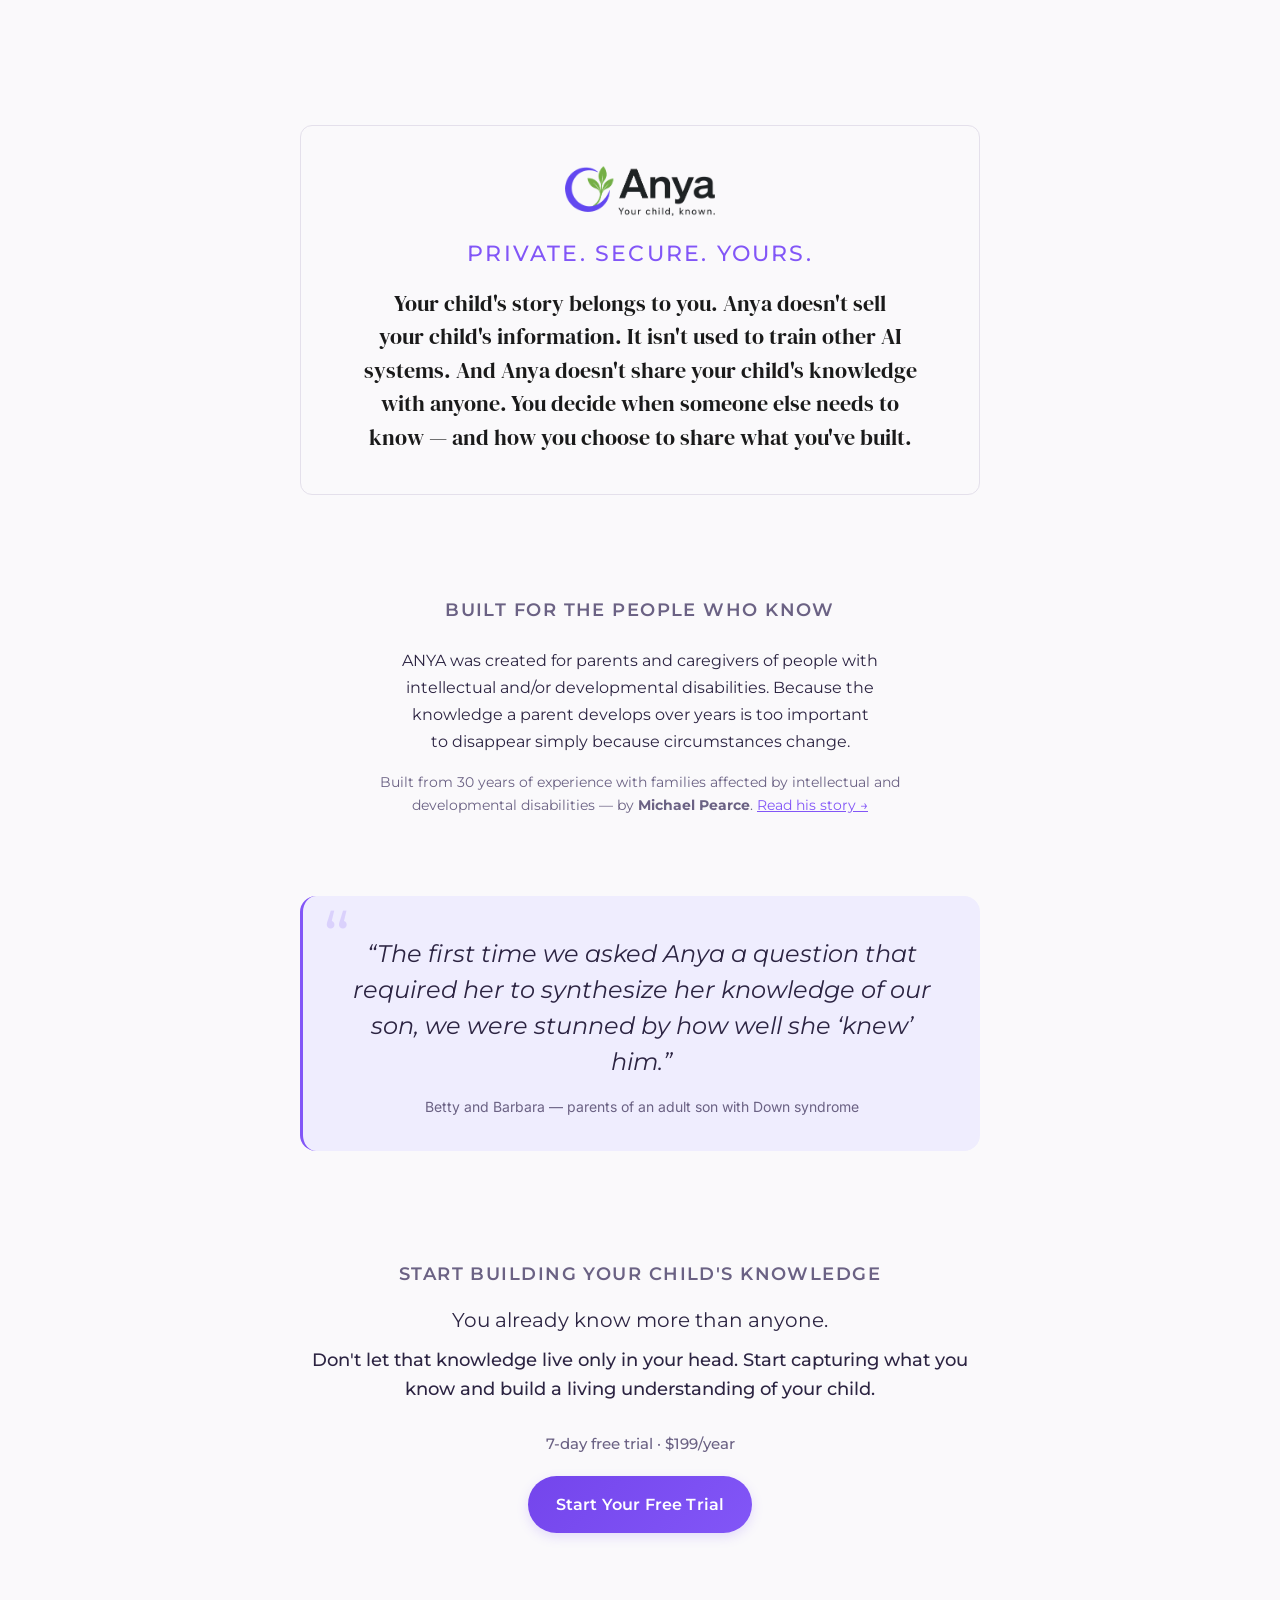
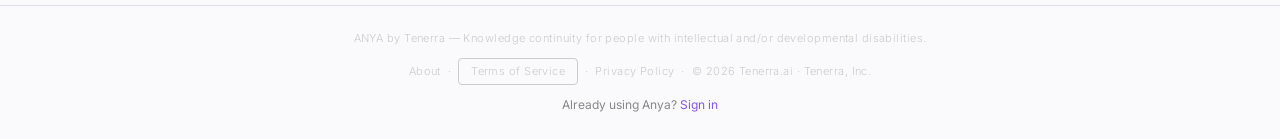
==== commit a6fed695: "Demo: Taylor exchange answers from the record, not with reassurance Replace Anya's reassurance reply" ====
--- a/index.html
+++ b/index.html
@@ -4,10 +4,10 @@
   <meta charset="UTF-8" />
   <meta name="viewport" content="width=device-width, initial-scale=1.0" />
   <title>Anya — What You Know About Your Child, Ready When It Matters</title>
-  <meta name="description" content="Anya is AI that helps parents of children with IDD, autism, and lifelong care needs capture what they know—so others can understand and support their child." />
+  <meta name="description" content="Anya is a private, AI-powered knowledge system for parents of children and adults with IDD, autism, and lifelong care needs—built to preserve what they know." />
   <meta name="keywords" content="special needs parents, parent knowledge about a child, what happens when a parent is gone, life continuity infrastructure, IDD life planning, continuity for IDD families" />
   <meta property="og:title" content="Anya — What You Know, Ready When It Matters" />
-  <meta property="og:description" content="Anya is AI that helps parents of children with intellectual and developmental disabilities, autism, neurodevelopmental disabilities, complex behavioral health needs, and lifelong care needs capture what they know about their child—so others can better understand and support them." />
+  <meta property="og:description" content="Anya is a private, AI-powered knowledge system for parents of children and adults with intellectual and developmental disabilities, autism, and lifelong care needs. Parents add what they know. When they ask a question in their own words, Anya brings forward what is relevant to the situation at hand." />
   <meta property="og:type" content="website" />
   <meta property="og:url" content="https://anya.tenerra.ai/" />
   <meta property="og:image" content="https://anya.tenerra.ai/assets/images/og-image-v2.jpg" />
@@ -18,7 +18,7 @@
   <meta property="og:locale" content="en_US" />
   <meta name="twitter:card" content="summary_large_image" />
   <meta name="twitter:title" content="Anya — What You Know, Ready When It Matters" />
-  <meta name="twitter:description" content="Anya is AI that helps parents of children with intellectual and developmental disabilities, autism, neurodevelopmental disabilities, complex behavioral health needs, and lifelong care needs capture what they know about their child—so others can better understand and support them." />
+  <meta name="twitter:description" content="Anya is a private, AI-powered knowledge system for parents of children and adults with intellectual and developmental disabilities, autism, and lifelong care needs. Parents add what they know. When they ask a question in their own words, Anya brings forward what is relevant to the situation at hand." />
   <meta name="twitter:image" content="https://anya.tenerra.ai/assets/images/og-image-v2.jpg" />
   <meta name="theme-color" content="#8256F7" />
   <meta name="robots" content="index, follow" />
@@ -1113,7 +1113,7 @@
       "@id": "https://anya.tenerra.ai/#webpage",
       "name": "Anya — What You Know About Your Child, Ready When It Matters",
       "url": "https://anya.tenerra.ai/",
-      "description": "Anya helps parents of children with intellectual and developmental disabilities, autism, neurodevelopmental disabilities, complex behavioral health needs, and lifelong care needs capture what they know about their child—so others can better understand and support them.",
+      "description": "Anya is a private, AI-powered knowledge system for parents of children and adults with intellectual and developmental disabilities, autism, and lifelong care needs. Parents add what they know. When they ask a question in their own words, Anya brings forward what is relevant to the situation at hand.",
       "inLanguage": "en-US",
       "isPartOf": { "@id": "https://anya.tenerra.ai/#website" },
       "publisher": { "@id": "https://anya.tenerra.ai/#organization" },
@@ -1135,7 +1135,7 @@
       "legalName": "Tenerra, Inc.",
       "alternateName": "Tenerra.ai",
       "url": "https://anya.tenerra.ai/",
-      "description": "Tenerra is the creator of Anya, an AI that helps parents of children with intellectual and developmental disabilities, autism, neurodevelopmental disabilities, complex behavioral health needs, and lifelong care needs capture what they know about their child.",
+      "description": "Tenerra is the creator of Anya, a private, AI-powered knowledge system for parents of children and adults with intellectual and developmental disabilities, autism, and lifelong care needs.",
       "logo": {
         "@type": "ImageObject",
         "url": "https://anya.tenerra.ai/assets/images/anya-logo-your-child-known.webp",
@@ -1159,11 +1159,13 @@
       "@id": "https://anya.tenerra.ai/#software",
       "name": "Anya",
       "url": "https://anya.tenerra.ai/",
-      "applicationCategory": "HealthApplication",
+      "applicationCategory": "UtilitiesApplication",
+      "applicationSubCategory": "Care knowledge management",
       "operatingSystem": "Web",
-      "description": "Anya helps parents of children with intellectual and developmental disabilities, autism, neurodevelopmental disabilities, complex behavioral health needs, and lifelong care needs capture what they know about their child—so others can better understand and support them.",
+      "description": "Anya is a private, AI-powered knowledge system for parents of children and adults with intellectual and developmental disabilities (IDD). Parents add the documents, notes, observations, routines, and guidance they want Anya to hold. When they ask a question in their own words, Anya draws from that evolving record to bring forward the information relevant to the situation at hand, so what a parent knows about their child is never lost when someone new steps into caregiving.",
+      "disambiguatingDescription": "Anya is not an AI companion, chatbot, or therapy tool, and it is not designed for emotional support or open-ended conversation.",
       "featureList": [
-        "Conversational knowledge capture — tell Anya anything, any time",
+        "Plain-language knowledge capture — add documents, notes, observations, routines, and guidance",
         "Living child profile updated with every conversation",
         "Instant retrieval of medications, allergies, behavioral triggers, and communication preferences",
         "Customized summaries for IEP meetings, new providers, new caregivers, and every room your child walks into",
@@ -1297,7 +1299,7 @@
       </figure>
     </section>
 
-    <p class="section-subhead" style="margin:32px auto 0;text-align:center;">Anya is AI that helps parents of children of all ages capture what they know about their child so others can see them as a person, and not just their diagnosis. It’s built for parents of children with intellectual and developmental disabilities, autism, neurodevelopmental disabilities, complex behavioral health needs, and lifelong care needs.</p>
+    <p class="section-subhead" style="margin:32px auto 0;text-align:center;">Anya is a private, AI-powered knowledge system that helps parents of children of all ages capture what they know about their child so others can see them as a person, and not just their diagnosis. It’s built for parents of children with intellectual and developmental disabilities, autism, neurodevelopmental disabilities, complex behavioral health needs, and lifelong care needs.</p>
 
     </div>
   </section>
@@ -1313,7 +1315,7 @@
 
       <div class="demo-conversation">
 
-        <!-- Exchange 1: 2am thought → ANYA response -->
+        <!-- Exchange 1: 2am thought → ANYA answers from the record -->
         <div class="demo-exchange">
           <div class="demo-parent-bubble">
             <p>Taylor can&#8217;t speak for herself.</p>
@@ -1325,8 +1327,12 @@
           <div class="demo-anya-bubble">
             <div class="demo-anya-label">Anya</div>
             <div class="demo-anya-output">
-              <p><strong>What you know about Taylor will be here &#8212; in your words, with the insights only you know.</strong></p>
-              <p>What keeps her calm, what sets her off, and what actually helps.</p>
+              <p><strong>Here&#8217;s what you&#8217;ve added about Taylor.</strong></p>
+              <p><strong>What keeps her calm:</strong> dim lights, her weighted blanket, and humming &#8220;You Are My Sunshine.&#8221;</p>
+              <p><strong>What sets her off:</strong> sudden loud noises and being rushed between activities.</p>
+              <p><strong>What actually works:</strong> a five-minute warning and her picture card before any change.</p>
+              <p class="demo-output-close">From your notes and her behavior support plan.</p>
+              <p>This stays current as you add more, so the person you choose to step into your caregiving role starts here.</p>
             </div>
           </div>
         </div>
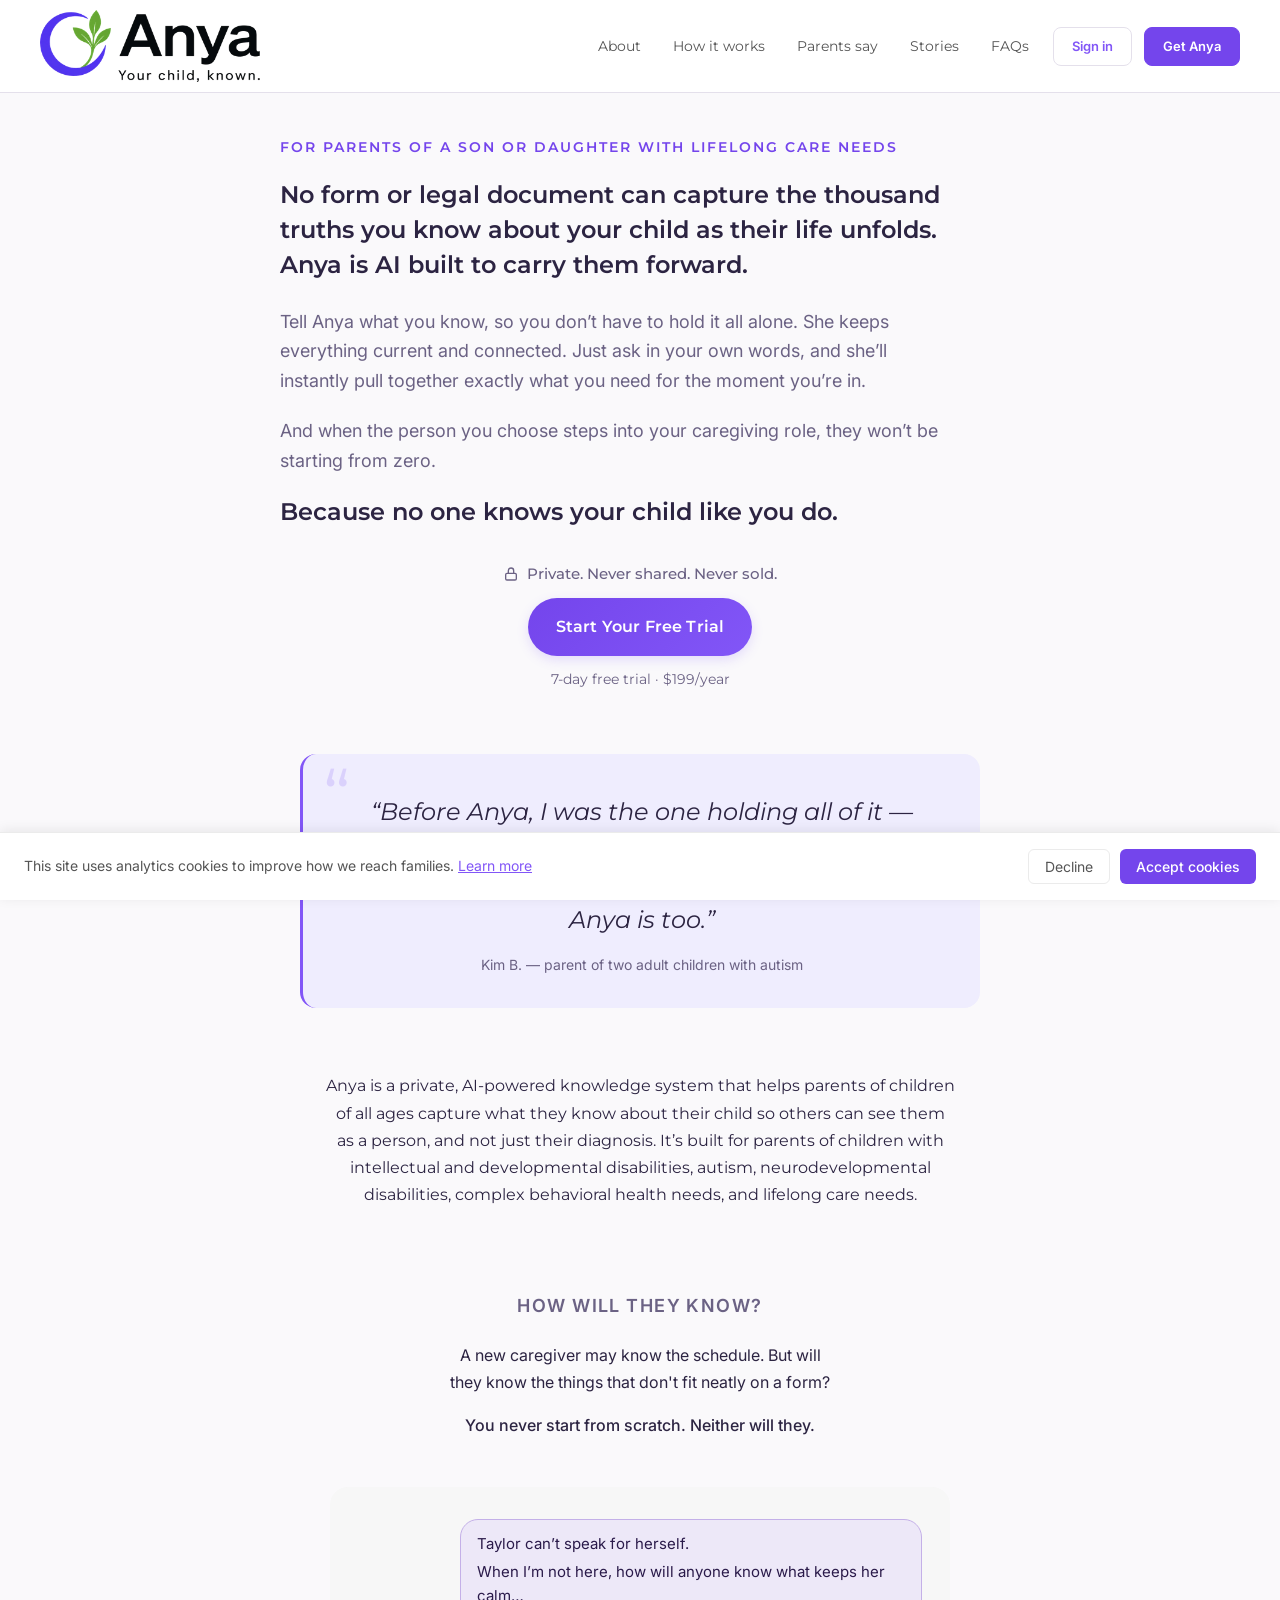
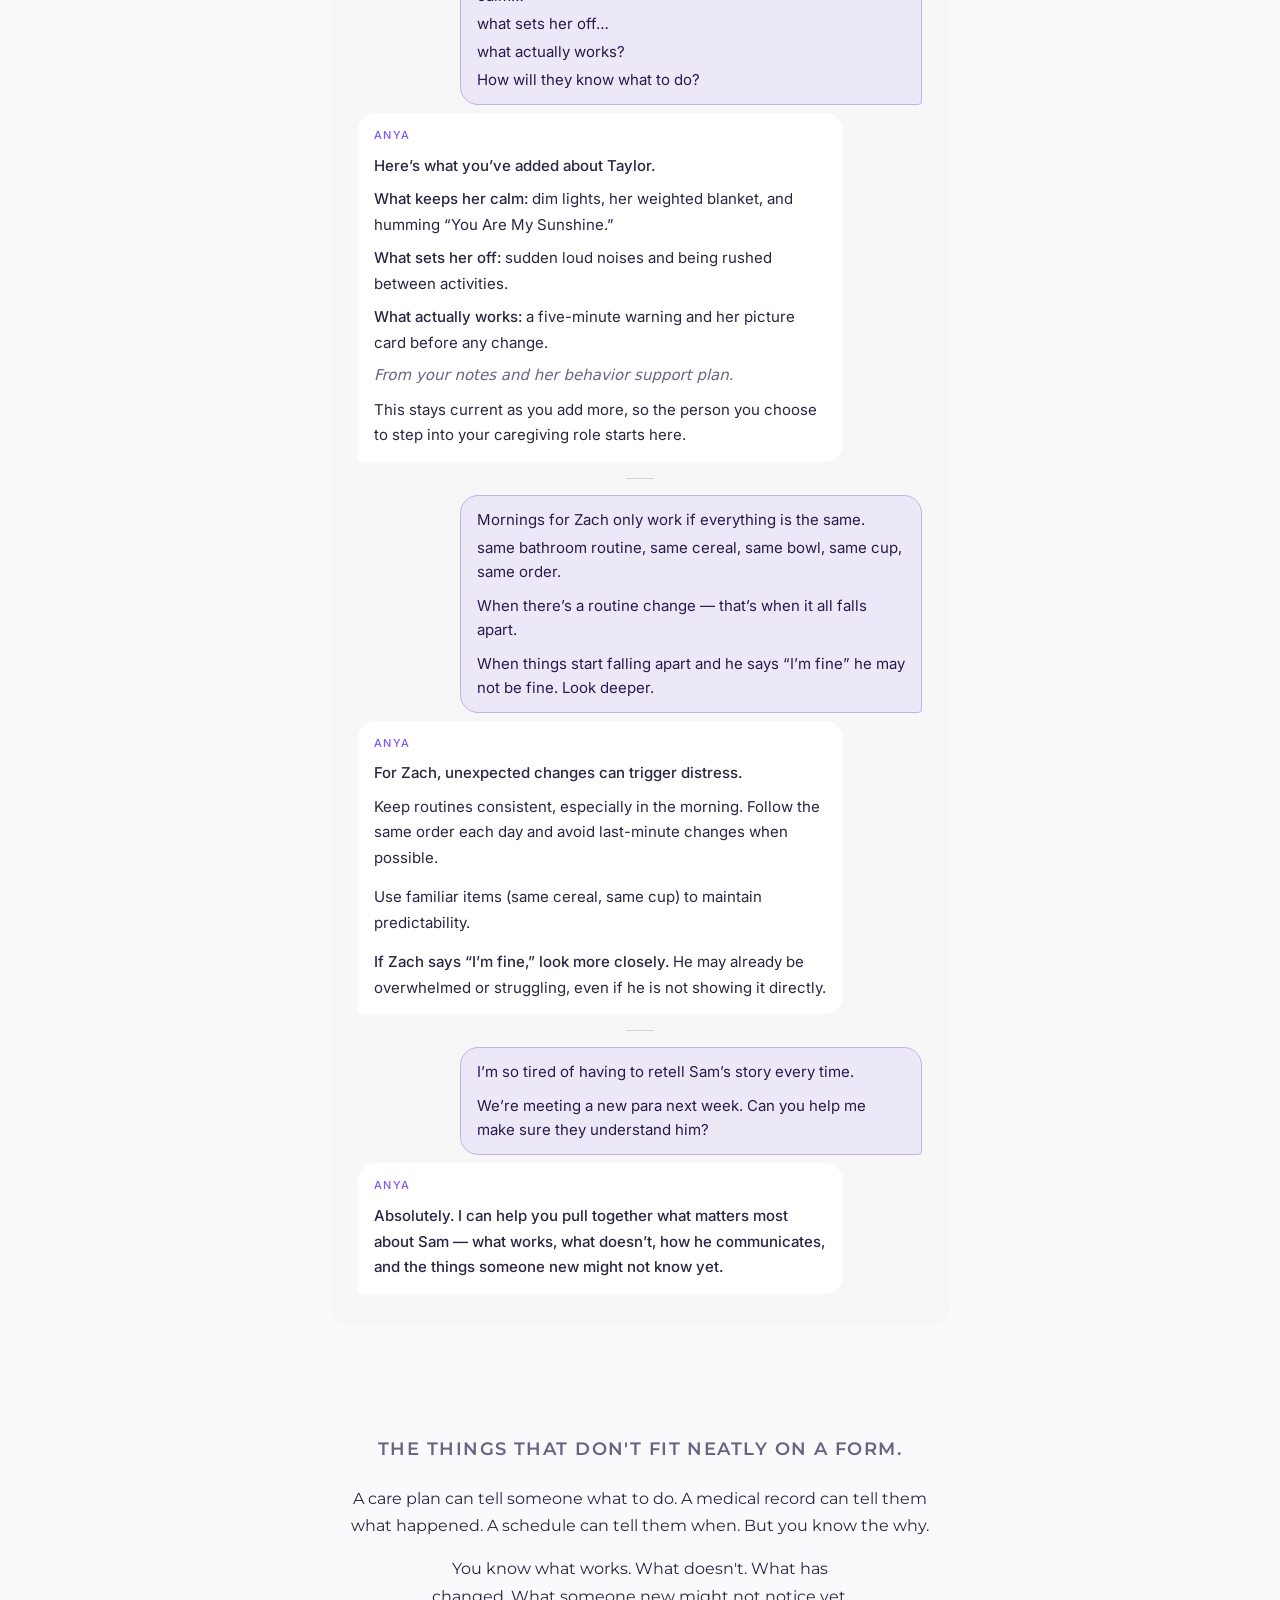
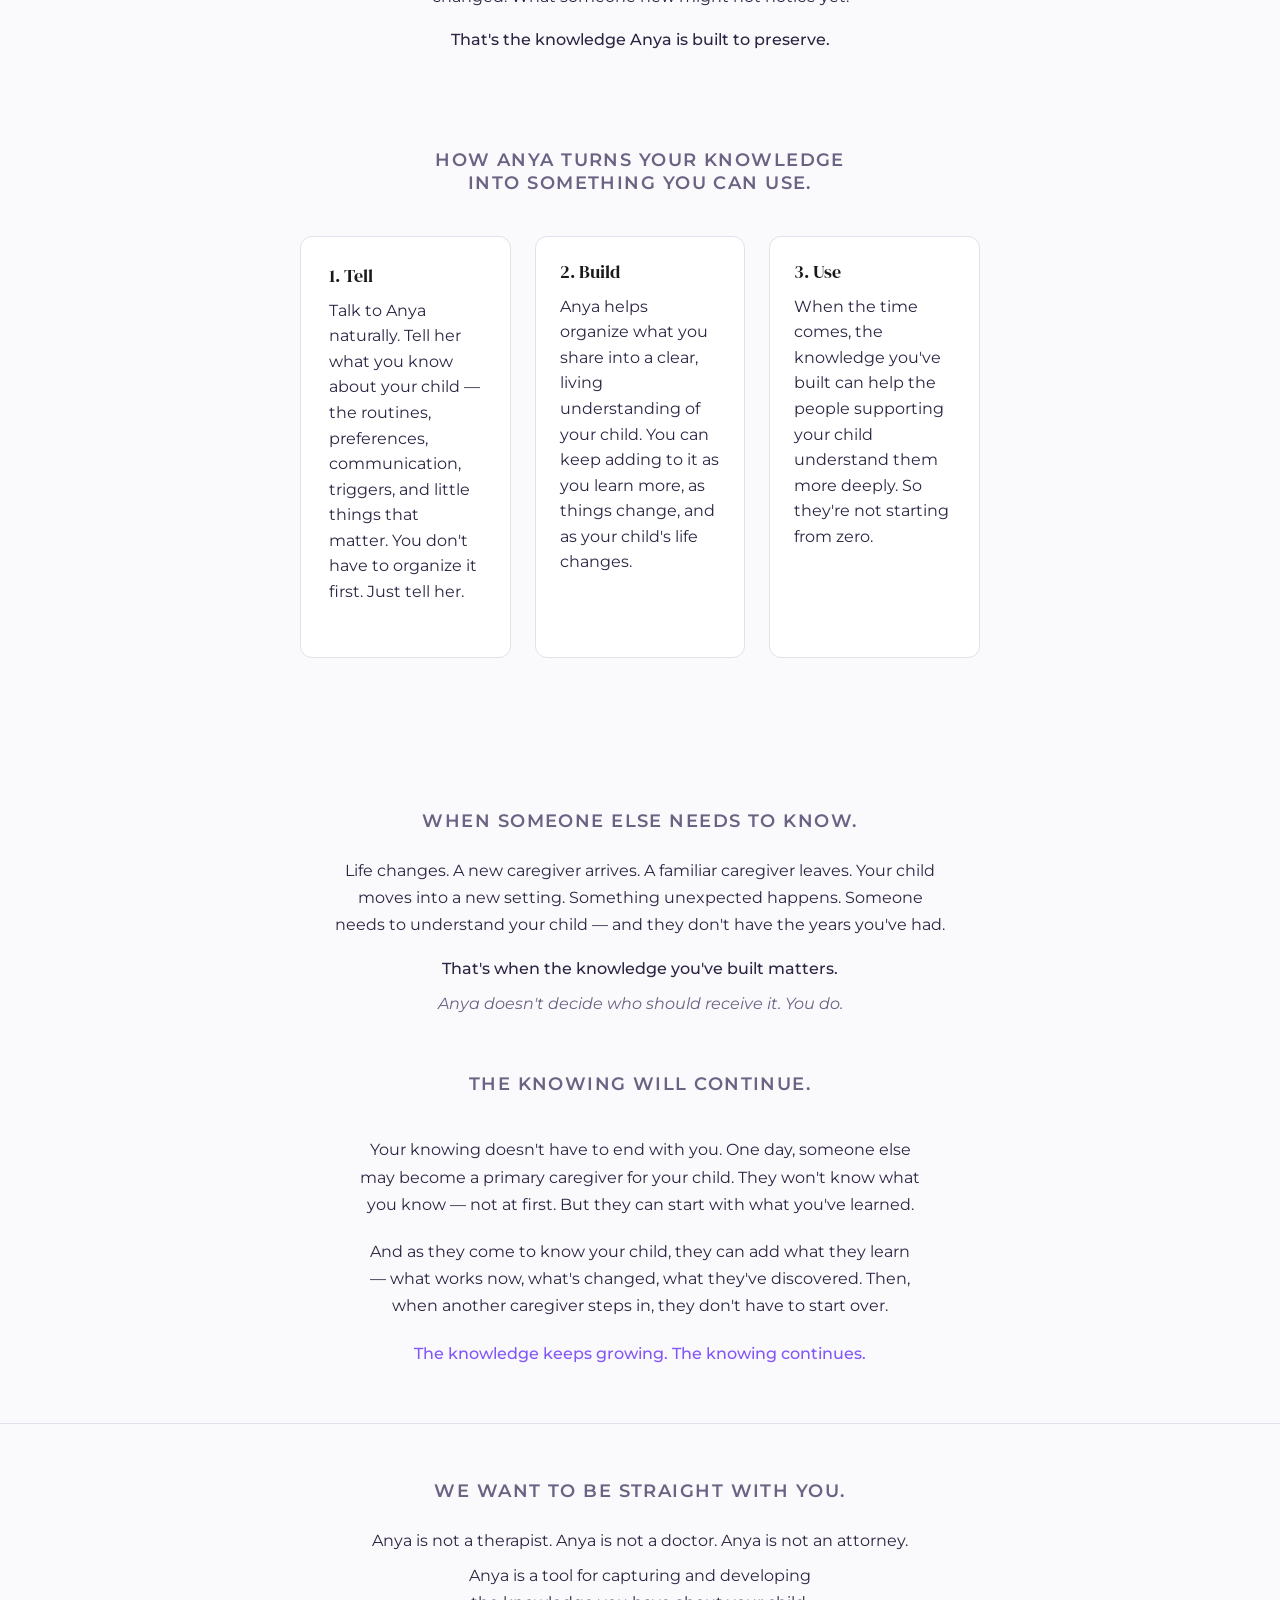
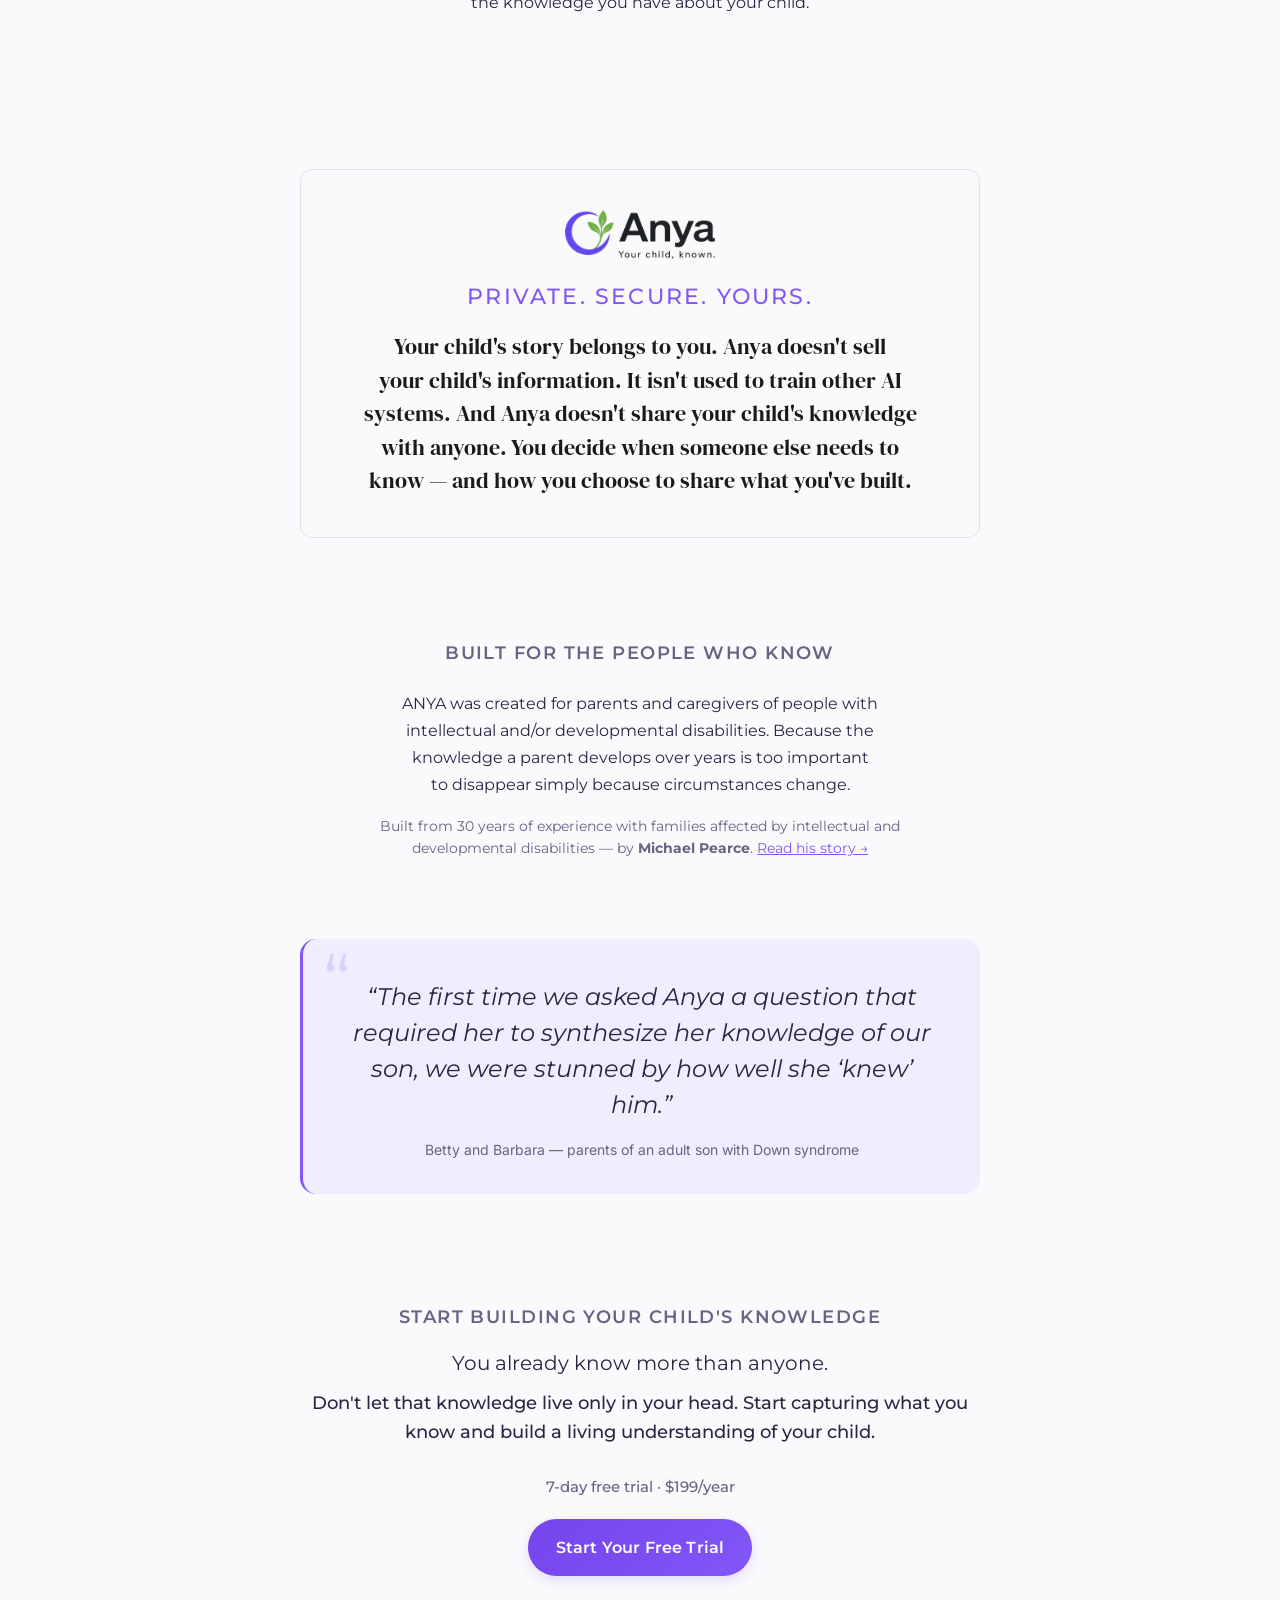
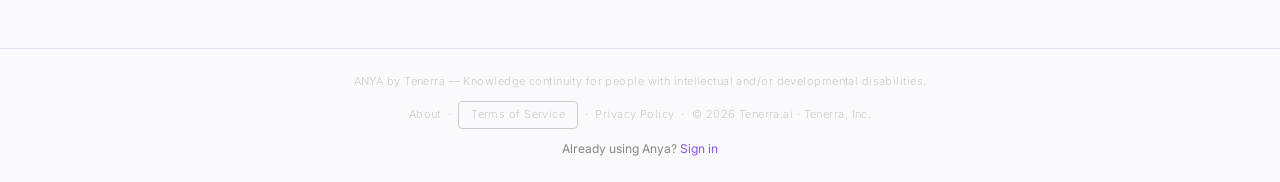
==== commit dea73d3c: "Demo: add bridge line linking today's use to the successor Adds "You never start from scratch. Neith" ====
--- a/index.html
+++ b/index.html
@@ -1311,6 +1311,7 @@
       <div class="section-header">
         <h2 class="section-headline">How will they know?</h2>
         <p class="section-subhead">A new caregiver may know the schedule. But will they know the things that don't fit neatly on a form?</p>
+        <p class="section-subhead" style="margin-top:1rem; font-weight:500; color:var(--color-text-primary);">You never start from scratch. Neither will they.</p>
       </div>
 
       <div class="demo-conversation">
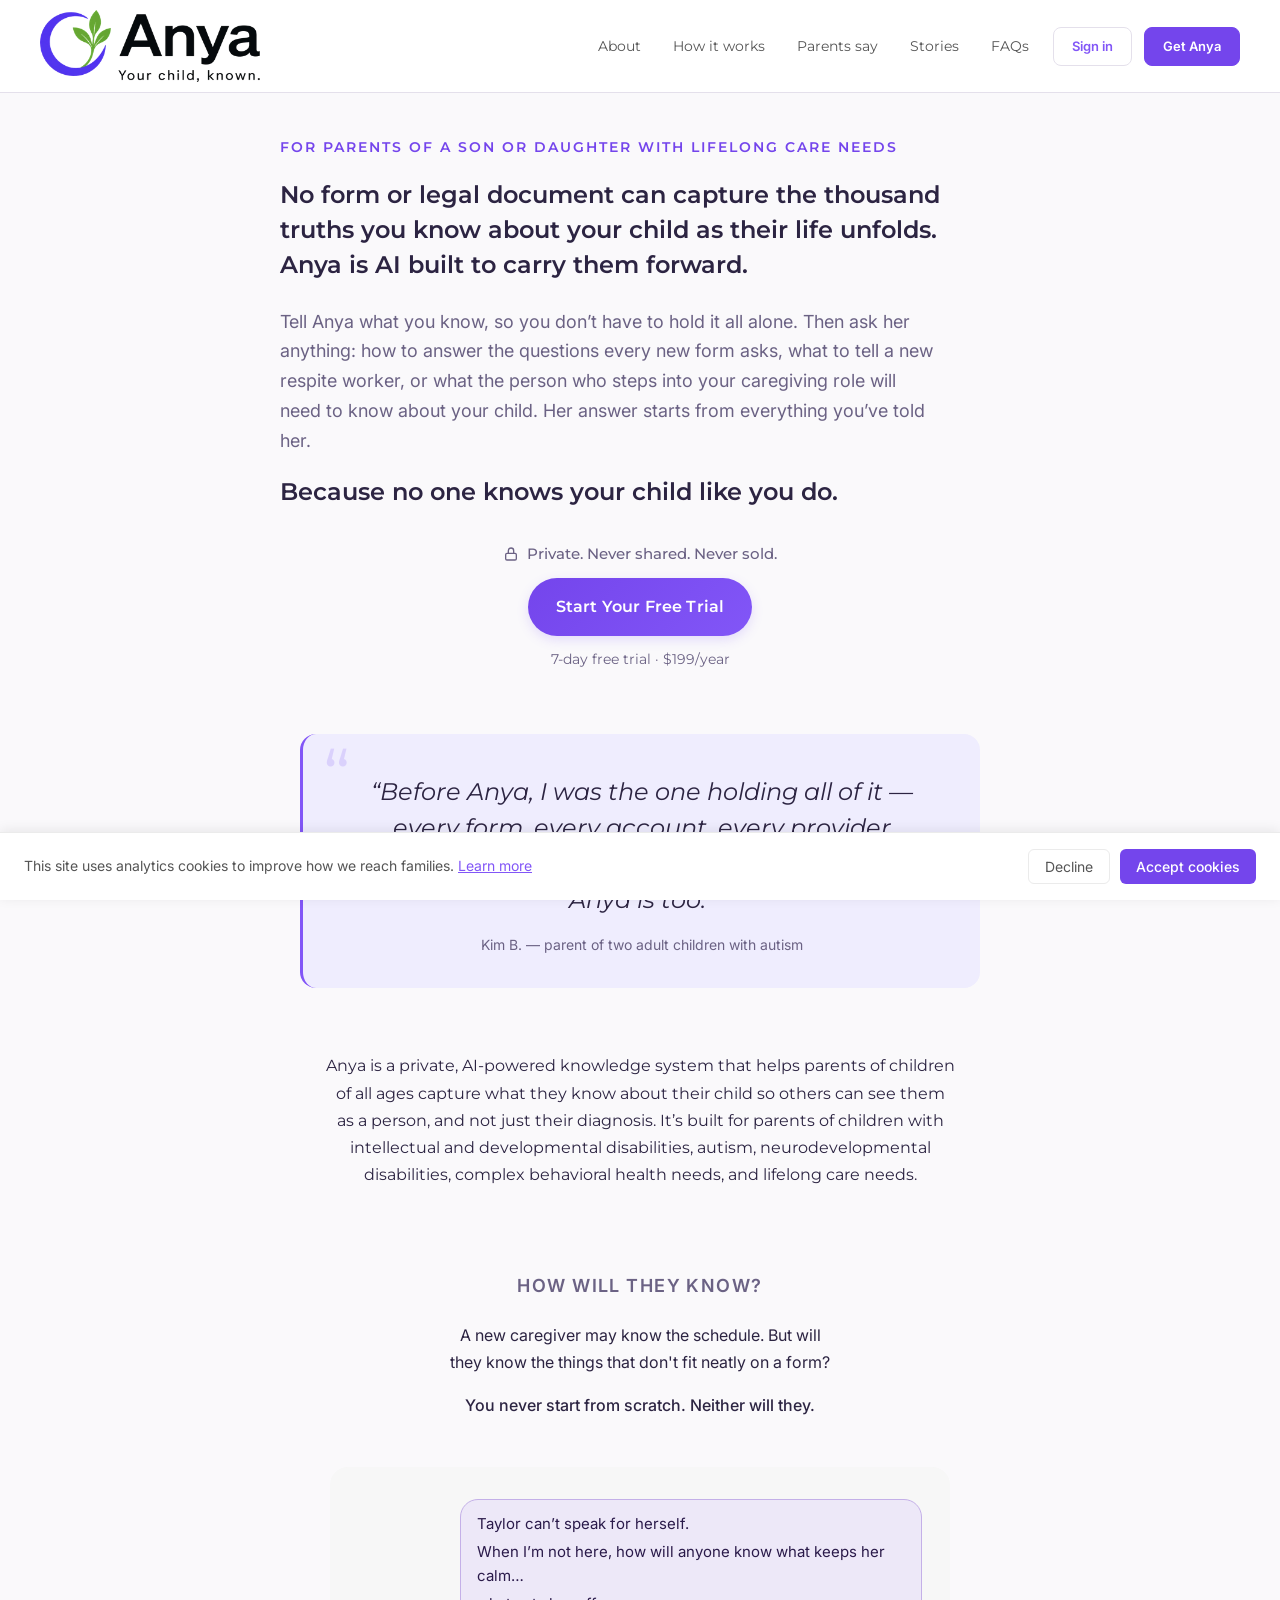
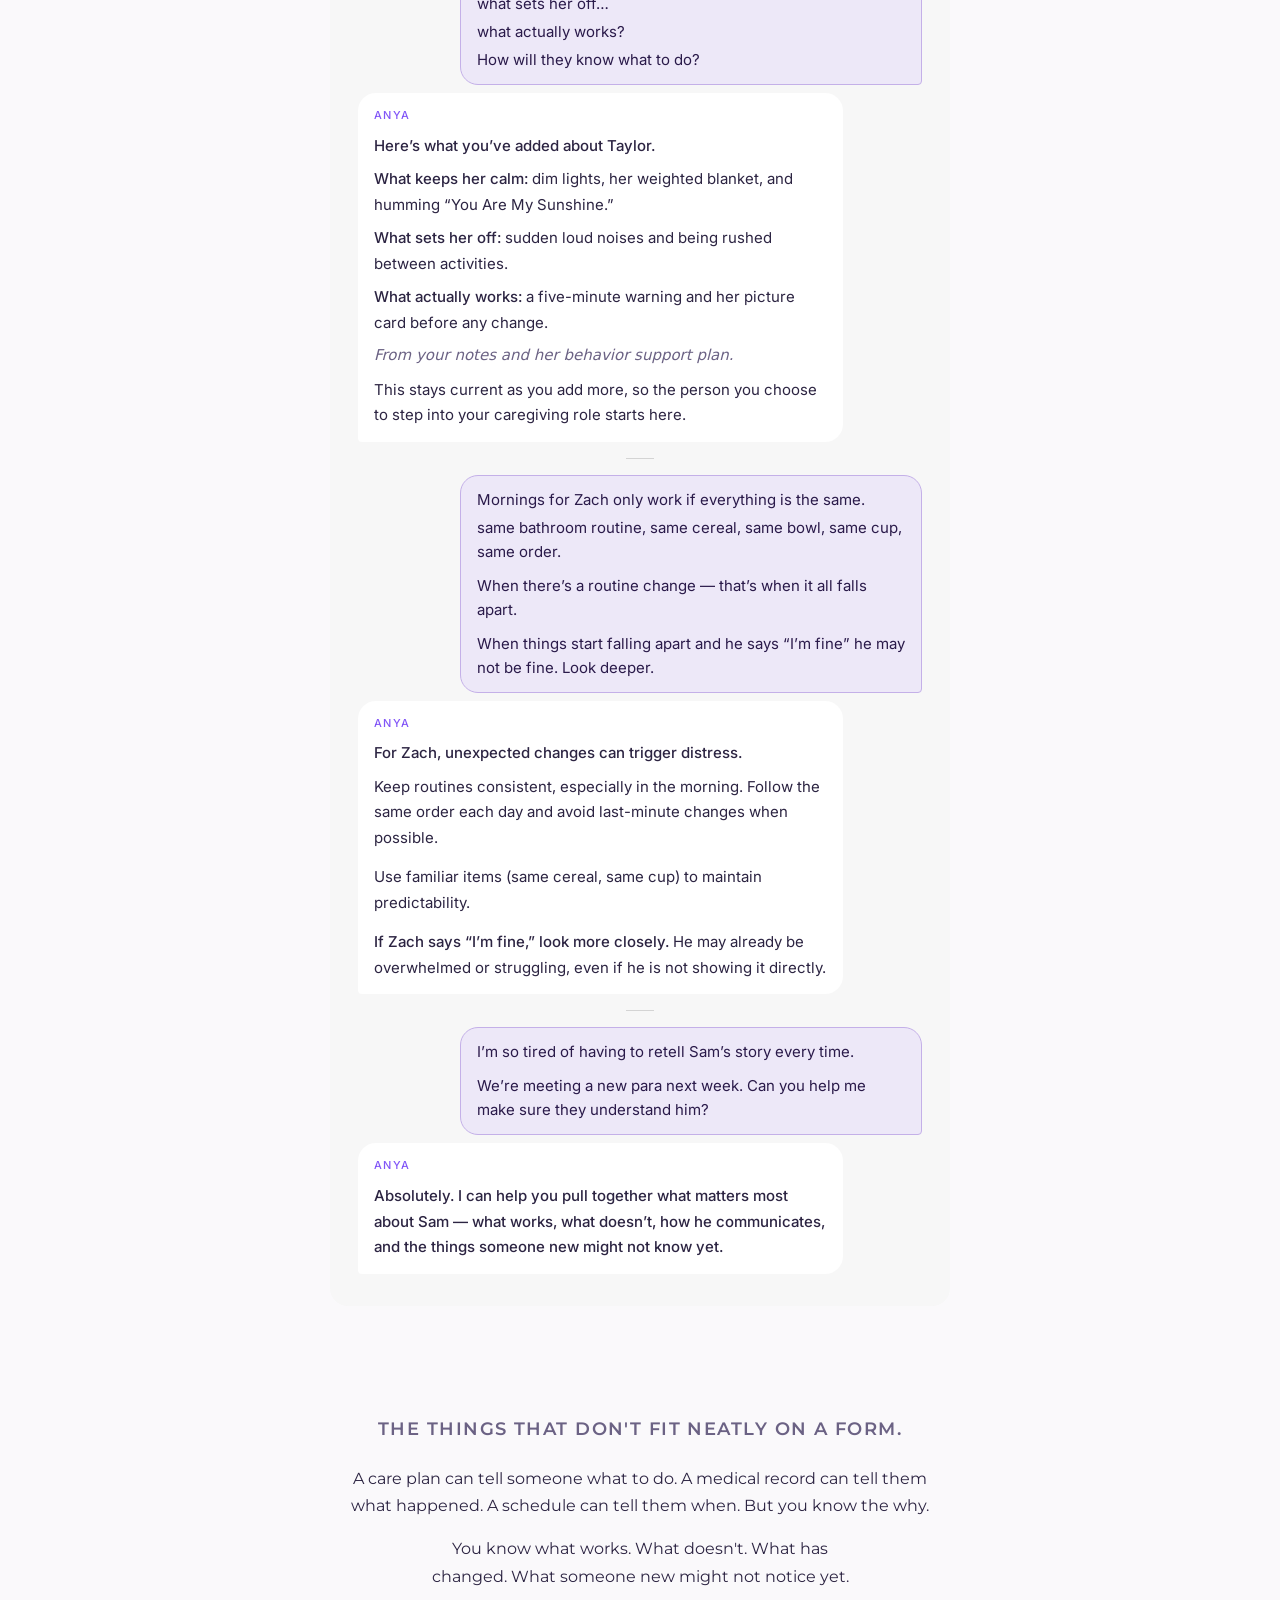
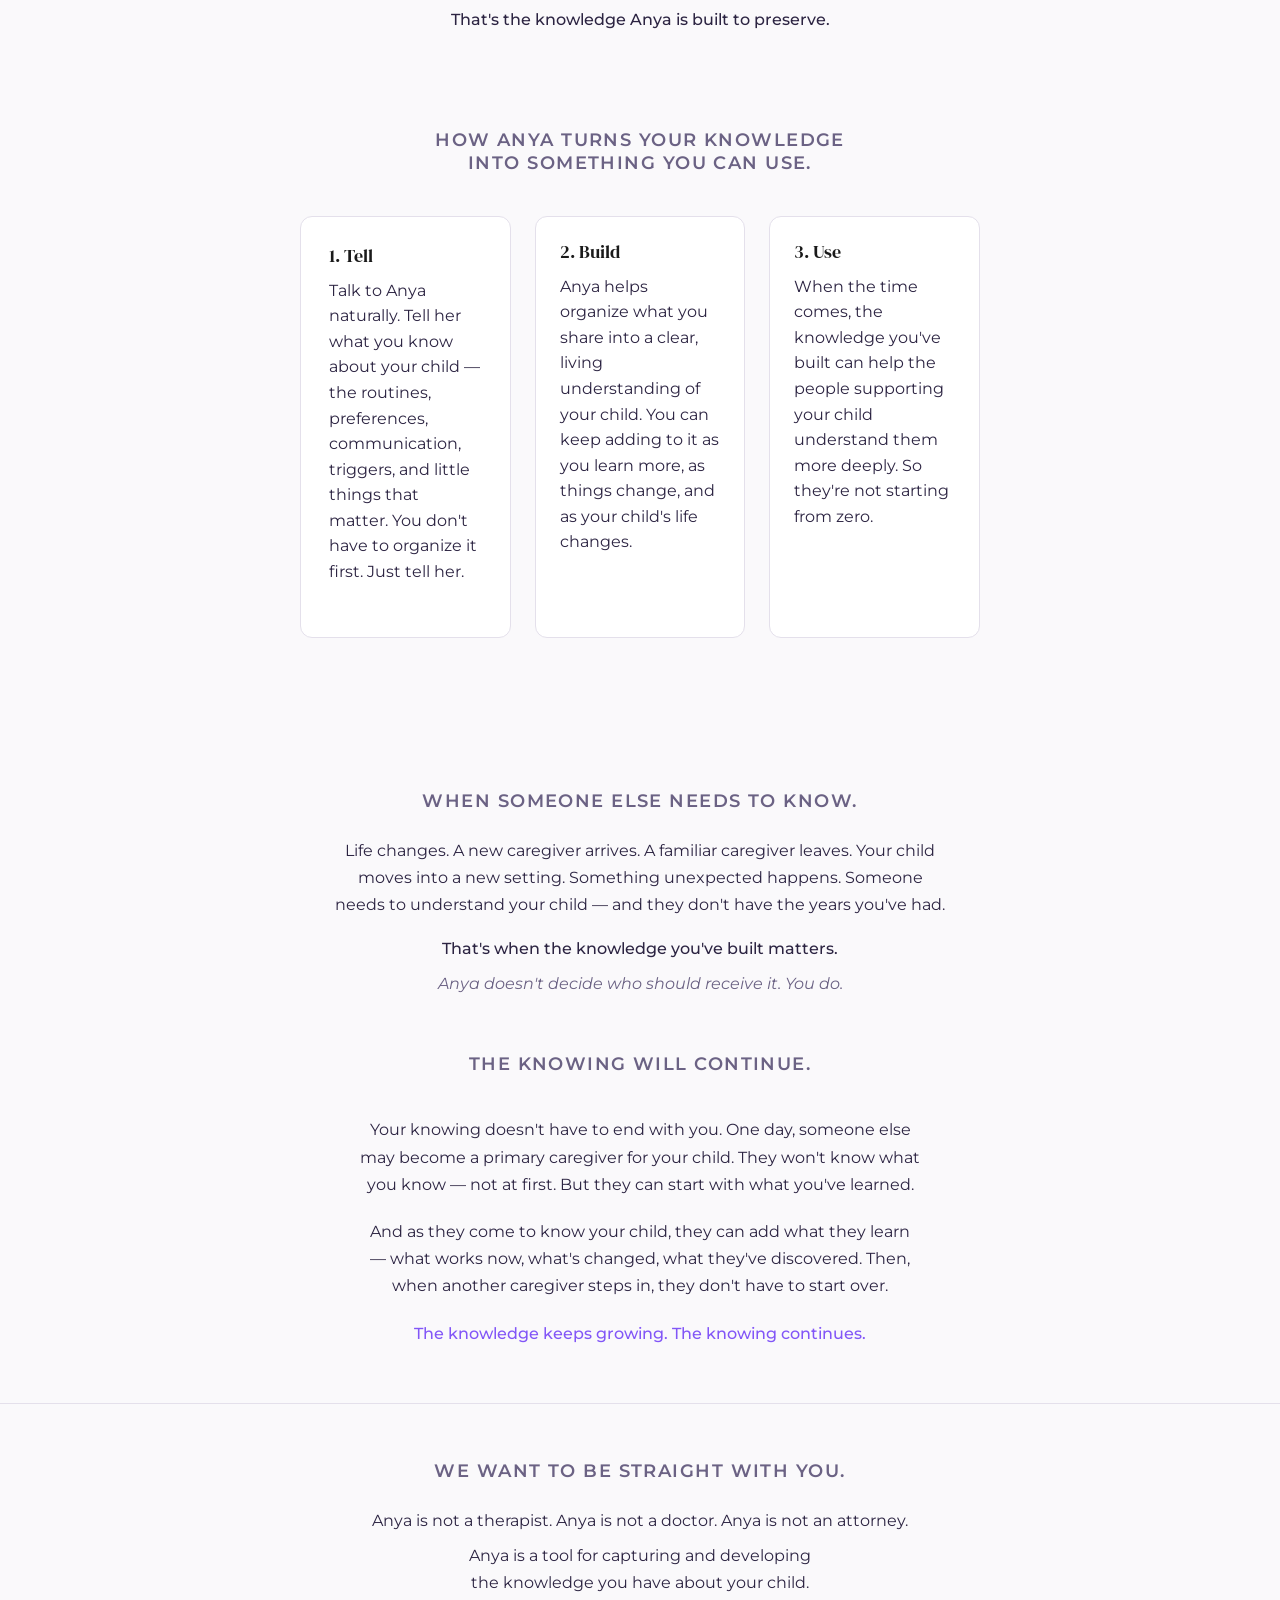
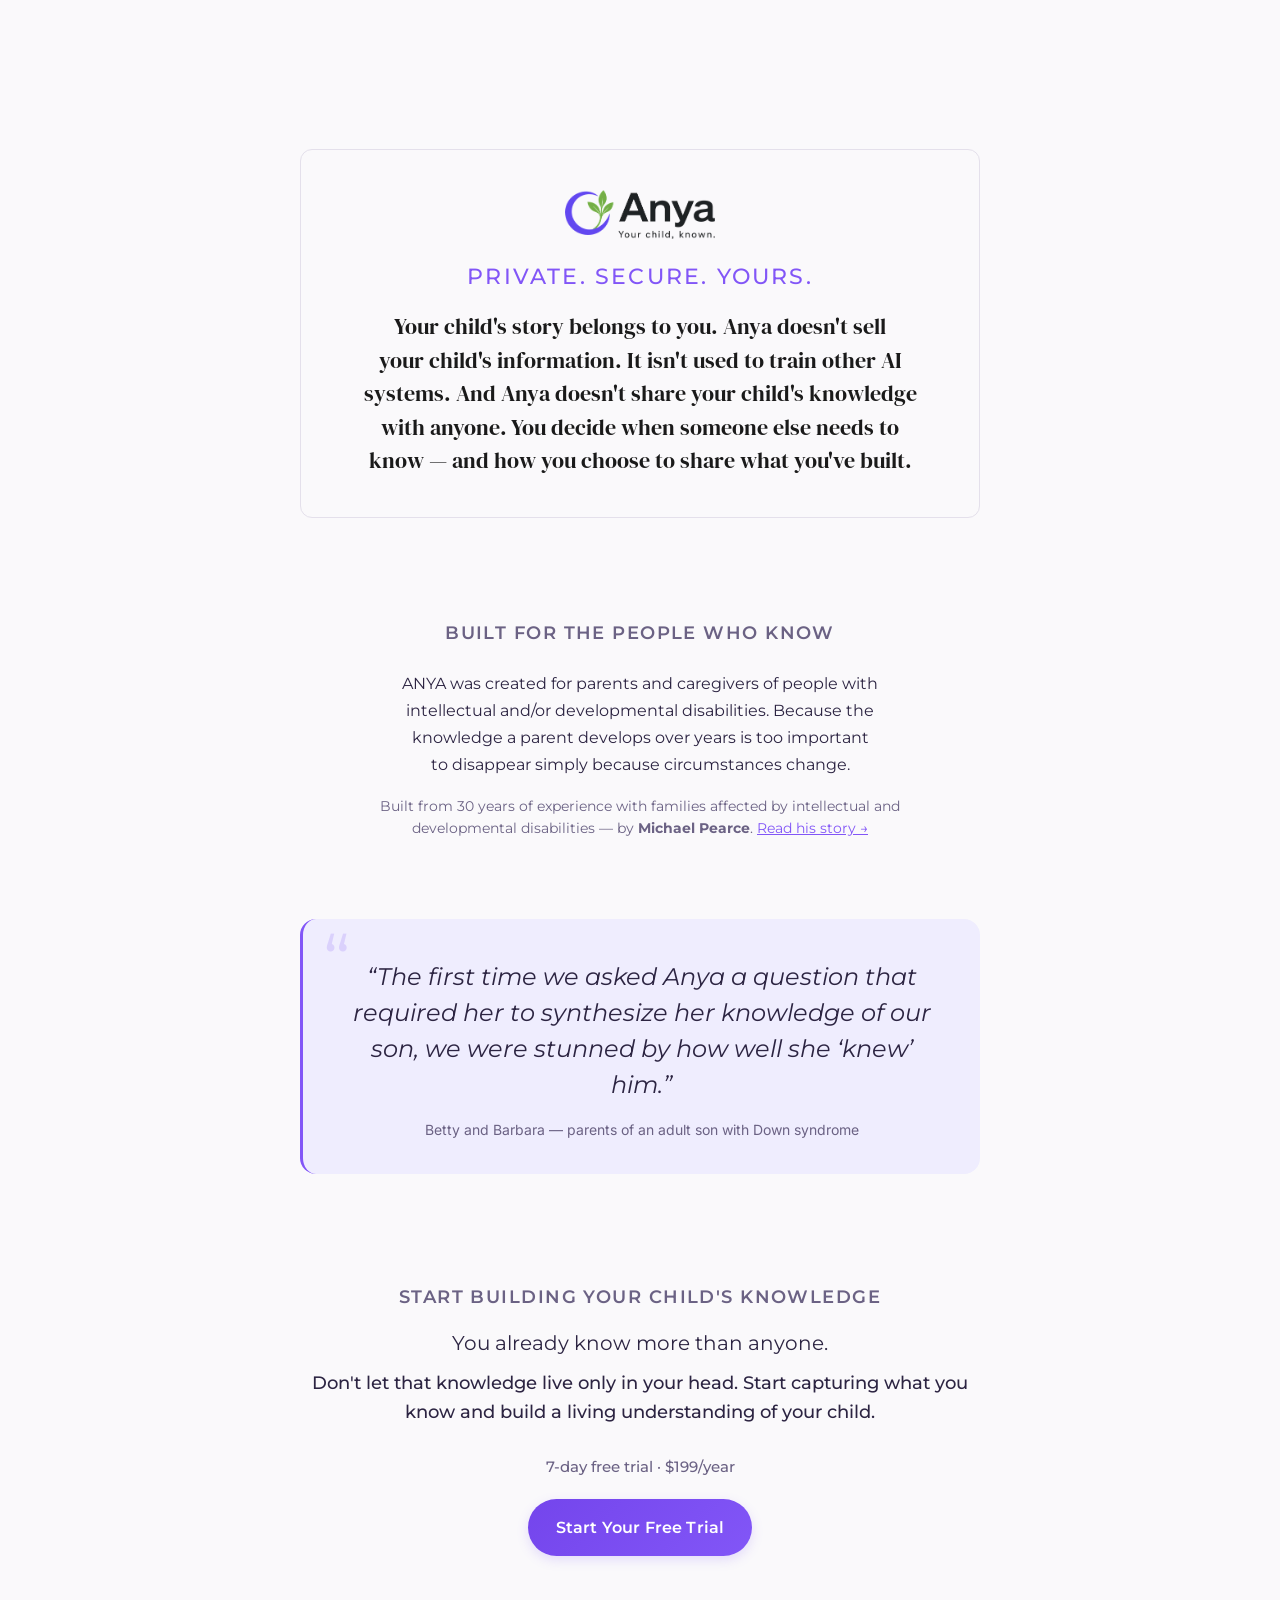
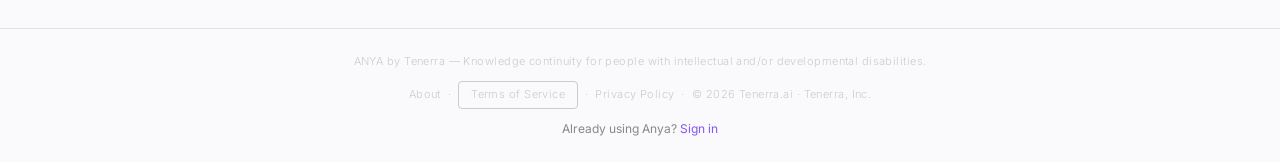
==== commit 3899c4d1: "Hero: lead with form questions and ground answers in the parent's record Replaces the vague "current" ====
--- a/index.html
+++ b/index.html
@@ -1271,9 +1271,7 @@
 
     <h1 class="hero-subhead">No form or legal document can capture the thousand truths you know about your child as their life unfolds. Anya is AI built to carry them forward.</h1>
 
-    <p class="hero-description hero-support">Tell Anya what you know, so you don’t have to hold it all alone. She keeps everything current and connected. Just ask in your own words, and she’ll instantly pull together exactly what you need for the moment you’re in.</p>
-
-    <p class="hero-description hero-support">And when the person you choose steps into your caregiving role, they won’t be starting from zero.</p>
+    <p class="hero-description hero-support">Tell Anya what you know, so you don’t have to hold it all alone. Then ask her anything: how to answer the questions every new form asks, what to tell a new respite worker, or what the person who steps into your caregiving role will need to know about your child. Her answer starts from everything you’ve told her.</p>
 
     <p class="hero-subhead">Because no one knows your child like you&nbsp;do.</p>
 
